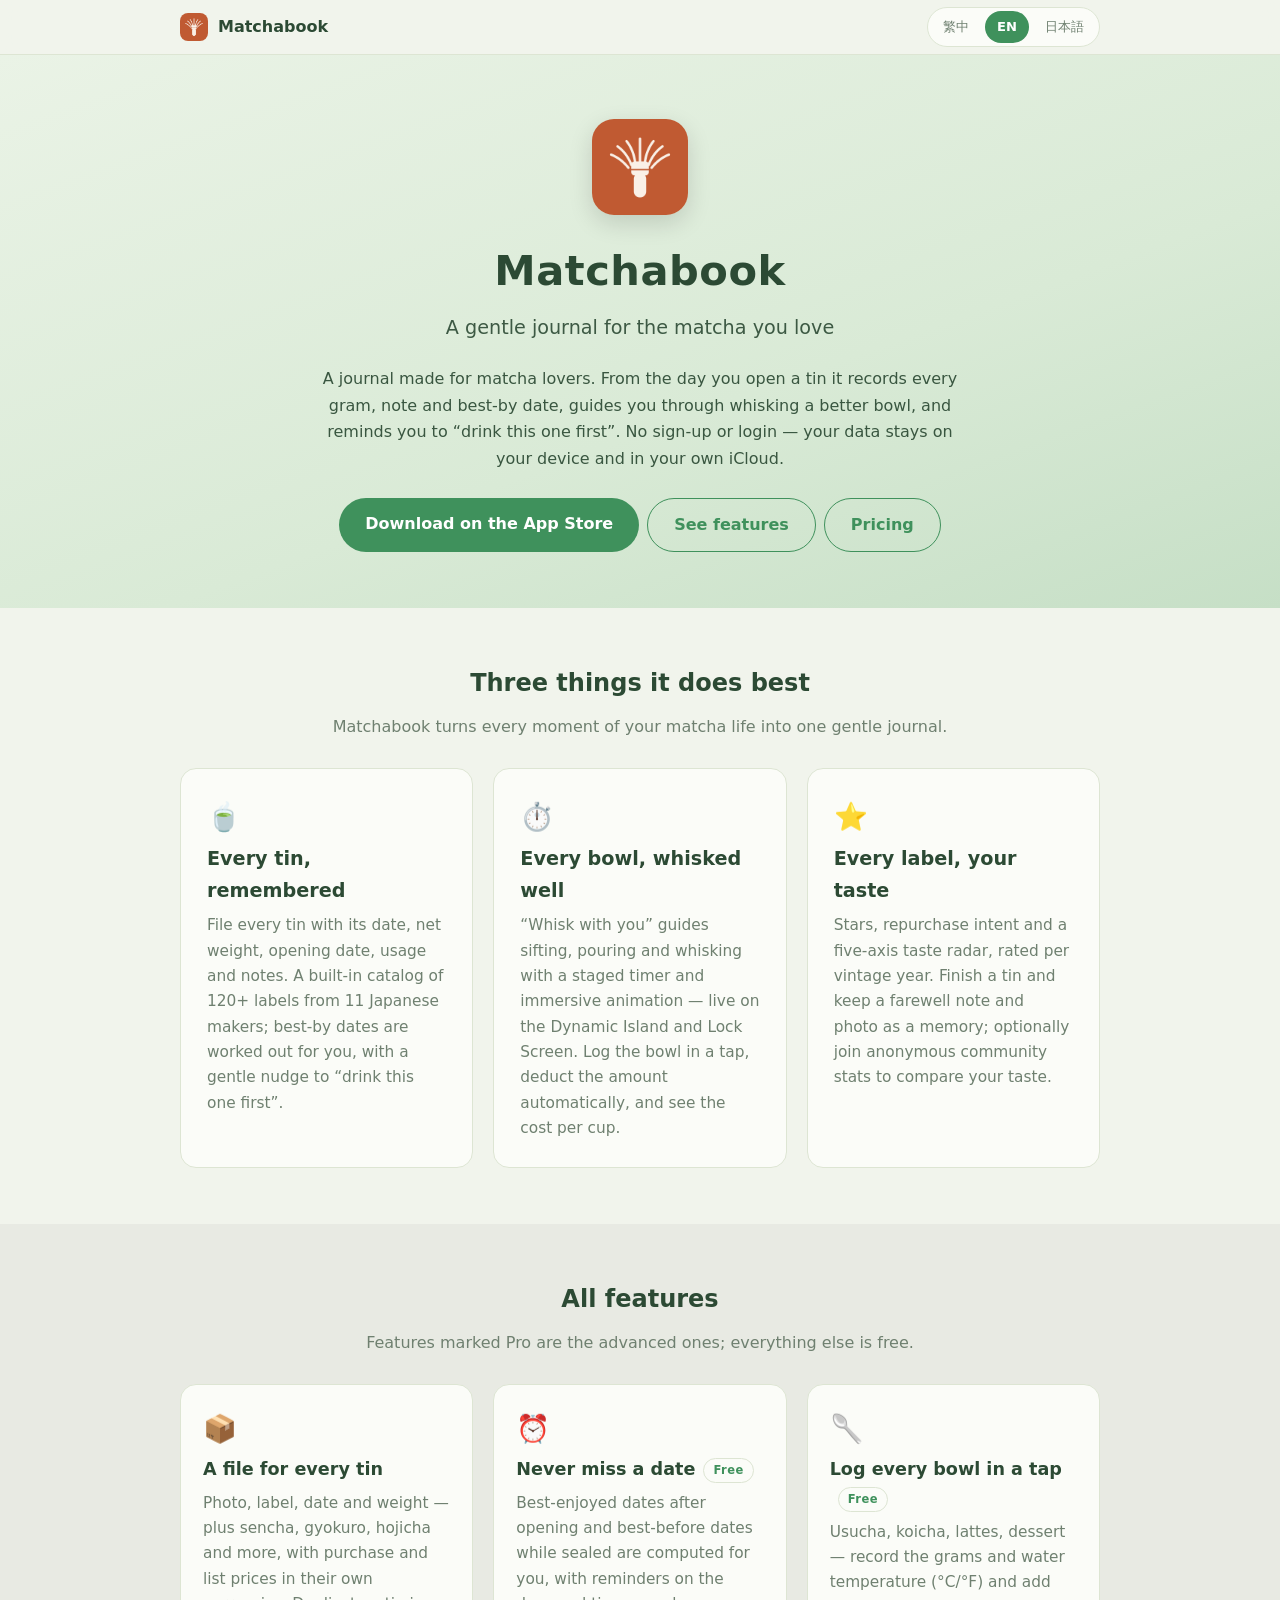
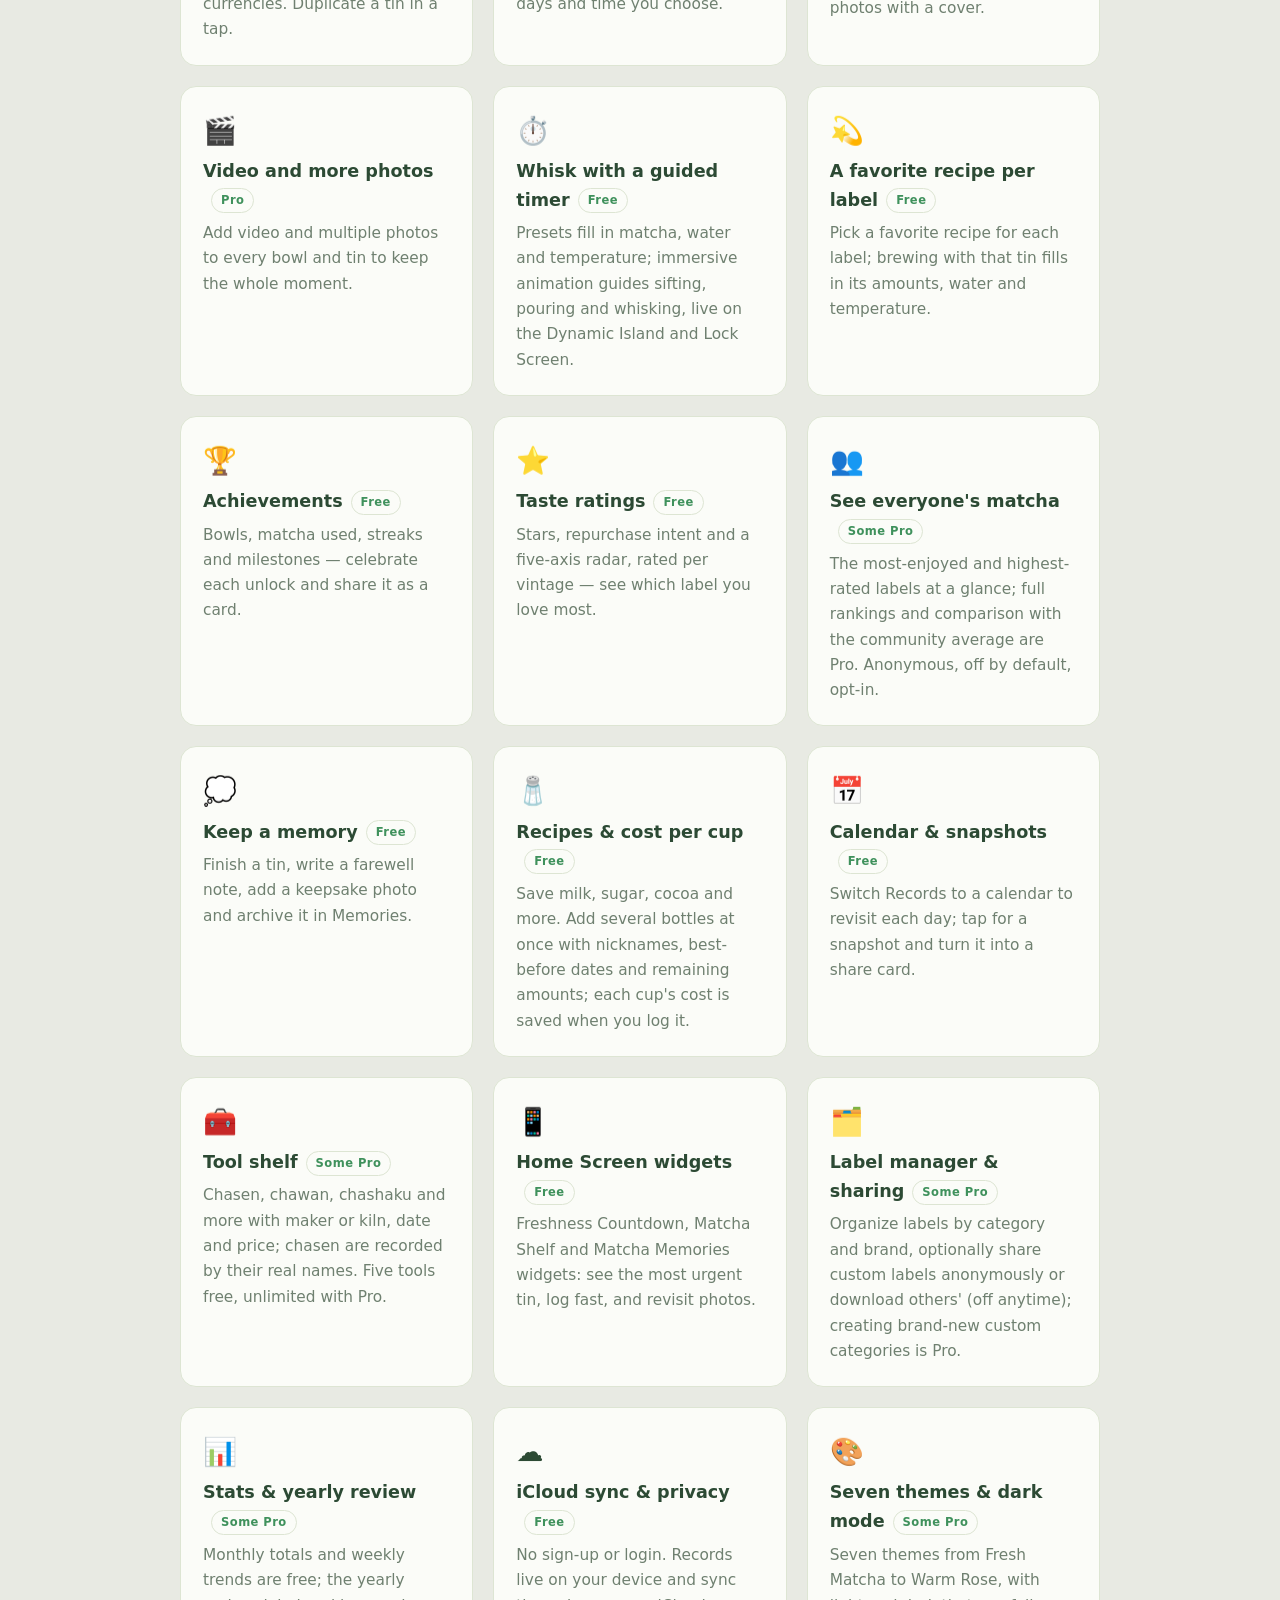
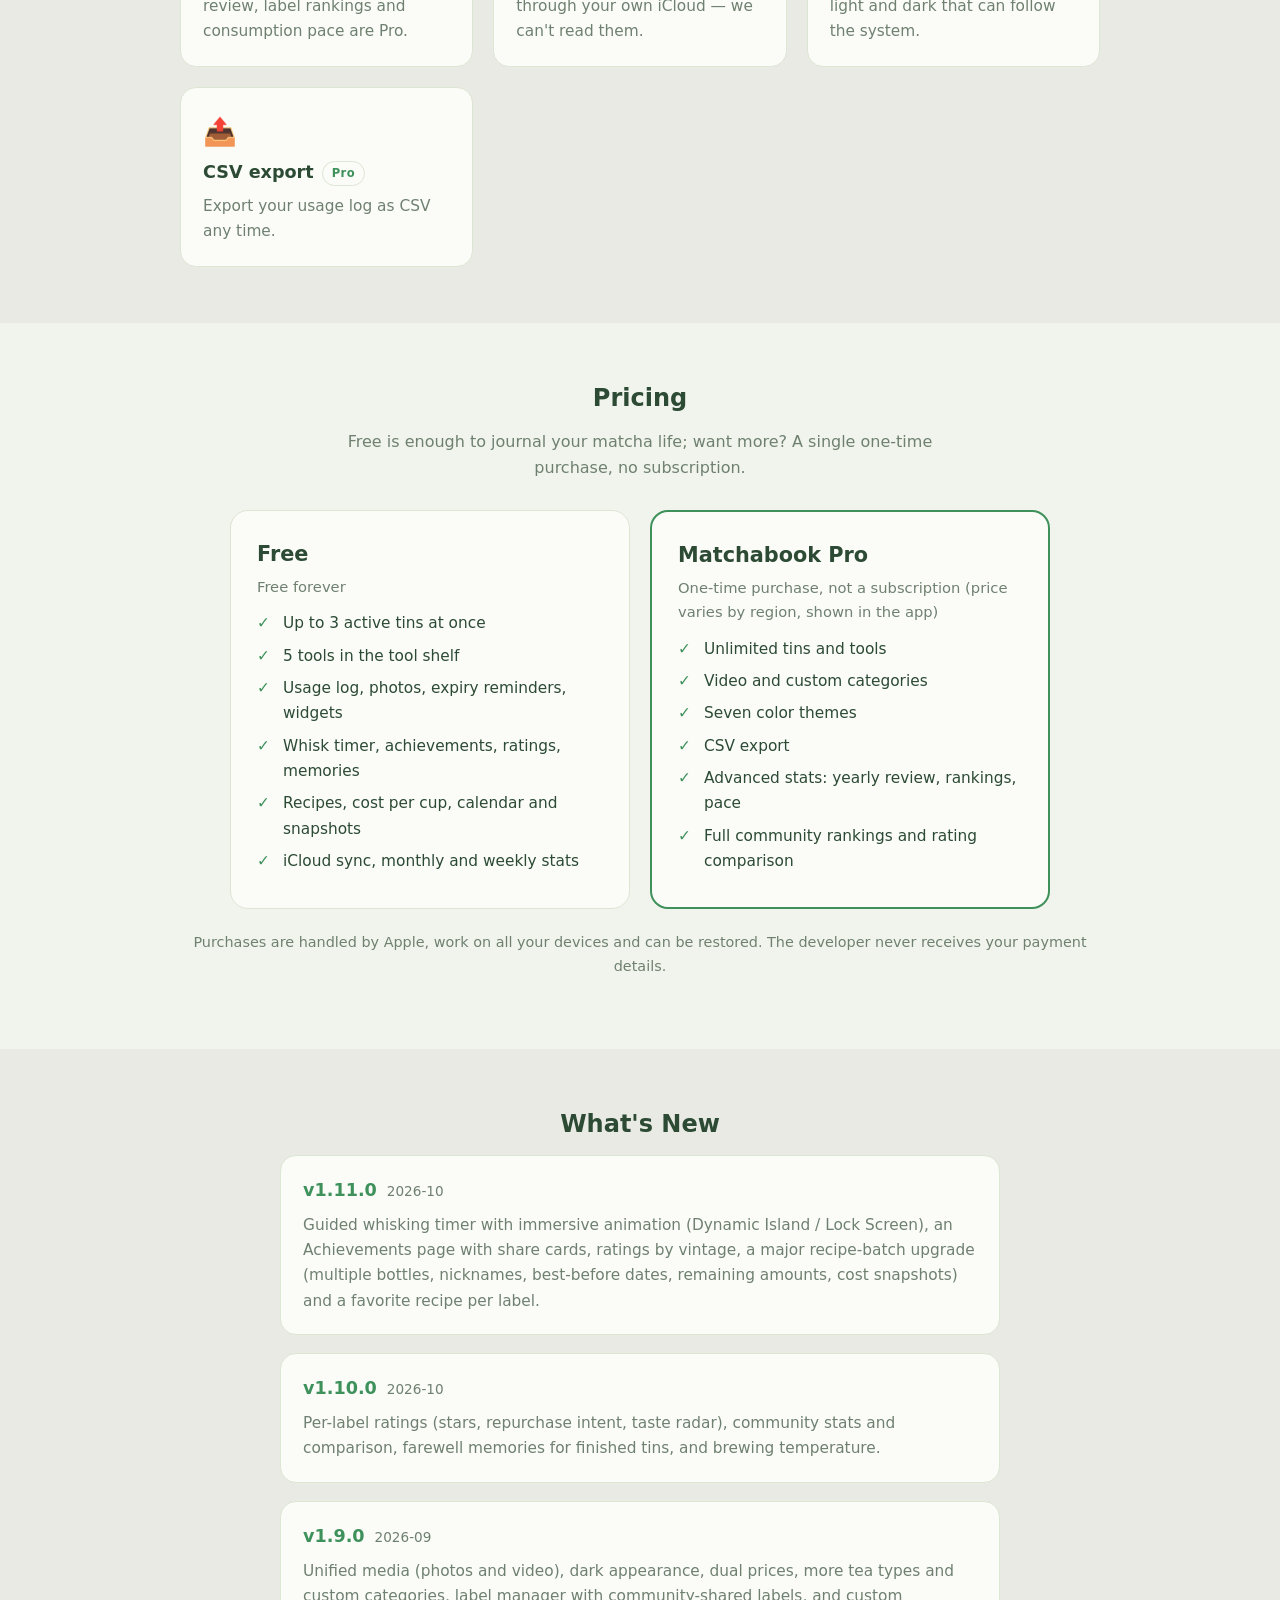
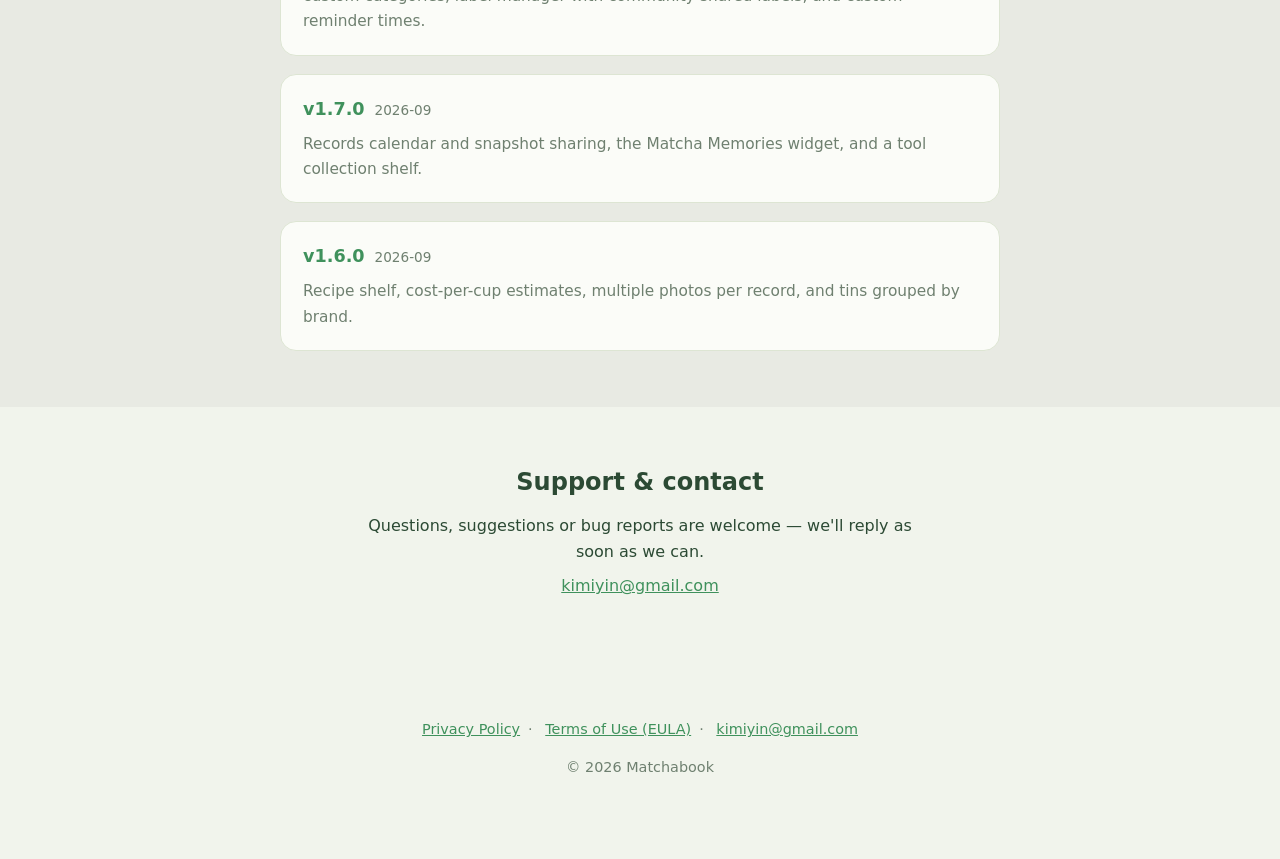
==== index.html @ 556baf05 "landing：仿 Inkday 版型重做首頁（核心說明、功能卡、購買方案、版本更新、支援），頂部三語切換，加入 App Icon（書籤／主畫面圖示）；隱私頁換抹茶綠配色並補圖示與首頁連結 Co-Au" ====
<!DOCTYPE html>
<html lang="zh-Hant">
<head>
<meta charset="utf-8">
<meta name="viewport" content="width=device-width, initial-scale=1">
<title>Matchabook 抹茶誌 — 為心愛的抹茶，寫一本溫柔日記</title>
<meta name="description" content="Matchabook 抹茶誌：專為抹茶愛好者打造的記錄 App。記錄每一罐抹茶、分階段刷茶計時、品味評分、每杯花費與到期提醒。A gentle journal for the matcha you love — tins, whisking timer, ratings, cost per cup and reminders.">
<meta name="theme-color" content="#F1F4EC" media="(prefers-color-scheme: light)">
<meta name="theme-color" content="#121A15" media="(prefers-color-scheme: dark)">
<meta name="apple-mobile-web-app-title" content="Matchabook">
<link rel="icon" href="favicon.ico" sizes="any">
<link rel="icon" type="image/png" sizes="32x32" href="favicon-32.png">
<link rel="apple-touch-icon" sizes="180x180" href="apple-touch-icon.png">
<link rel="manifest" href="site.webmanifest">
<meta property="og:title" content="Matchabook 抹茶誌">
<meta property="og:description" content="為心愛的抹茶，寫一本溫柔日記 · A gentle journal for the matcha you love">
<meta property="og:image" content="https://seanseanyin.github.io/matchabook-site/icon-512.png">
<style>
  :root{
    --bg:#F1F4EC; --card:#FBFCF8; --border:#DDE5D3;
    --deep:#2C4A34; --accent:#3F915C; --muted:#6F8070;
    --hero-a:#EAF3E6; --hero-b:#D9EAD6; --hero-c:#C6DFC6;
    color-scheme: light dark;
  }
  @media (prefers-color-scheme: dark){
    :root{ --bg:#121A15; --card:#19231C; --border:#263329;
           --deep:#E4EFE6; --accent:#7CC794; --muted:#94A898;
           --hero-a:#18261D; --hero-b:#14211A; --hero-c:#101A14; }
  }
  *{box-sizing:border-box}
  html{scroll-behavior:smooth}
  body{margin:0;font-family:-apple-system,"PingFang TC","Hiragino Sans","Noto Sans TC","Noto Sans JP",system-ui,sans-serif;
       color:var(--deep);background:var(--bg);line-height:1.65;-webkit-font-smoothing:antialiased}
  a{color:var(--accent)}
  .wrap{max-width:960px;margin:0 auto;padding:0 20px}
  /* 多語切換：預設只顯示繁中，JS 依 data-lang 切換 */
  .en,.ja{display:none}
  html[data-lang="en"] .zh,html[data-lang="ja"] .zh{display:none}
  html[data-lang="en"] .en{display:inline}
  html[data-lang="ja"] .ja{display:inline}
  .topbar{position:sticky;top:0;z-index:10;background:color-mix(in srgb,var(--bg) 88%,transparent);
          backdrop-filter:saturate(1.4) blur(10px);-webkit-backdrop-filter:saturate(1.4) blur(10px);
          border-bottom:1px solid var(--border)}
  .topbar .wrap{display:flex;align-items:center;justify-content:space-between;gap:12px;min-height:54px}
  .topbrand{display:flex;align-items:center;gap:10px;font-weight:700;color:var(--deep);text-decoration:none}
  .topbrand img{width:28px;height:28px;border-radius:8px}
  .langs{display:flex;gap:4px;background:var(--card);border:1px solid var(--border);border-radius:999px;padding:3px}
  .langs button{font:inherit;font-size:.82rem;border:0;background:transparent;color:var(--muted);
                padding:5px 12px;border-radius:999px;cursor:pointer}
  .langs button[aria-pressed="true"]{background:var(--accent);color:#fff;font-weight:700}
  header.hero{background:linear-gradient(160deg,var(--hero-a),var(--hero-b) 60%,var(--hero-c));
              padding:64px 0 56px;text-align:center}
  .appicon{width:96px;height:96px;border-radius:22px;box-shadow:0 8px 24px rgba(0,0,0,.14);margin-bottom:14px}
  .logo{font-size:2.6rem;font-weight:800;letter-spacing:.5px;color:var(--deep);margin:0}
  .tag{font-size:1.2rem;color:var(--deep);margin:.4rem 0 1.4rem;opacity:.9}
  .sub{max-width:640px;margin:0 auto;color:var(--deep);opacity:.92}
  .cta{display:inline-block;margin-top:26px;background:var(--accent);color:#fff;
       text-decoration:none;font-weight:700;padding:13px 26px;border-radius:999px}
  .cta.secondary{background:transparent;color:var(--accent);border:1.5px solid var(--accent);margin-left:8px}
  .ctas{display:flex;flex-wrap:wrap;gap:8px;justify-content:center}
  .ctas .cta{margin:26px 0 0}
  .ctas .cta.secondary{margin-left:0}
  section{padding:56px 0}
  h2{font-size:1.5rem;margin:0 0 10px;text-align:center}
  .lede{text-align:center;color:var(--muted);max-width:620px;margin:0 auto 28px}
  .grid{display:grid;grid-template-columns:repeat(auto-fit,minmax(250px,1fr));gap:20px}
  .grid.big{grid-template-columns:repeat(auto-fit,minmax(280px,1fr))}
  .card{background:var(--card);border:1px solid var(--border);border-radius:16px;padding:22px}
  .card h3{margin:.2rem 0 .4rem;font-size:1.1rem}
  .card p{margin:0;color:var(--muted);font-size:.96rem}
  .emoji{font-size:1.7rem}
  .pill{display:inline-block;font-size:.72rem;letter-spacing:.04em;color:var(--accent);
        border:1px solid var(--border);border-radius:999px;padding:2px 9px;margin-left:8px;vertical-align:middle;font-weight:600}
  .core .card{padding:26px}
  .core .card h3{font-size:1.2rem}
  .alt{background:#0000000a}
  @media (prefers-color-scheme: dark){ .alt{background:#ffffff08} }
  .plans{display:grid;grid-template-columns:repeat(auto-fit,minmax(280px,1fr));gap:20px;max-width:820px;margin:0 auto}
  .plan{background:var(--card);border:1px solid var(--border);border-radius:18px;padding:26px}
  .plan.pro{border:2px solid var(--accent)}
  .plan h3{margin:0 0 4px;font-size:1.3rem}
  .plan .price{color:var(--muted);font-size:.92rem;margin-bottom:12px}
  .plan ul{margin:0;padding-left:0;list-style:none}
  .plan li{margin:7px 0;padding-left:26px;position:relative;font-size:.96rem}
  .plan li::before{content:"✓";position:absolute;left:0;color:var(--accent);font-weight:800}
  .note{text-align:center;color:var(--muted);font-size:.9rem;margin-top:22px}
  .vers{max-width:720px;margin:0 auto;display:flex;flex-direction:column;gap:18px}
  .ver{background:var(--card);border:1px solid var(--border);border-radius:16px;padding:20px 22px}
  .vhead{display:flex;align-items:baseline;gap:10px;margin-bottom:8px;flex-wrap:wrap}
  .vnum{font-weight:800;color:var(--accent);font-size:1.1rem}
  .vdate{color:var(--muted);font-size:.85rem}
  .ver p{margin:0;color:var(--muted);font-size:.96rem}
  .support{text-align:center}
  .support p{max-width:560px;margin:8px auto}
  footer{padding:40px 0 64px;text-align:center;color:var(--muted);font-size:.9rem}
  footer a{margin:0 8px}
</style>
</head>
<body>

<div class="topbar">
  <div class="wrap">
    <a class="topbrand" href="#top"><img src="icon-192.png" alt="" width="28" height="28">Matchabook</a>
    <div class="langs" role="group" aria-label="Language">
      <button type="button" data-set="zh">繁中</button><button type="button" data-set="en">EN</button><button type="button" data-set="ja">日本語</button>
    </div>
  </div>
</div>

<header class="hero" id="top">
  <div class="wrap">
    <img class="appicon" src="icon-512.png" alt="Matchabook app icon" width="96" height="96">
    <h1 class="logo">Matchabook <span class="zh">抹茶誌</span><span class="en"></span><span class="ja">抹茶手帳</span></h1>
    <div class="tag"><span class="zh">為心愛的抹茶，寫一本溫柔日記</span><span class="en">A gentle journal for the matcha you love</span><span class="ja">大切な抹茶に、やさしい日記を</span></div>
    <p class="sub"><span class="zh">專為抹茶愛好者打造的記錄 App。從開封那天起，陪你記下每一罐的用量、心得與賞味期限，一步步陪你刷好一碗茶，並在快到期前溫柔提醒你「先喝這罐」。免註冊、免登入，資料只存在你自己的裝置與 iCloud。</span><span class="en">A journal made for matcha lovers. From the day you open a tin it records every gram, note and best-by date, guides you through whisking a better bowl, and reminds you to “drink this one first”. No sign-up or login — your data stays on your device and in your own iCloud.</span><span class="ja">抹茶好きのための記録アプリ。開封したその日から一缶ごとの使用量・感想・賞味の目安を書き留め、一碗をていねいに点てるお手伝いをし、期限前に「先に飲もう」とお知らせ。登録・ログイン不要で、データは端末とご自身の iCloud にだけ保存されます。</span></p>
    <div class="ctas">
      <a class="cta" href="https://apps.apple.com/app/id6787303953"><span class="zh">在 App Store 下載</span><span class="en">Download on the App Store</span><span class="ja">App Store でダウンロード</span></a>
      <a class="cta secondary" href="#features"><span class="zh">看看功能</span><span class="en">See features</span><span class="ja">機能を見る</span></a>
      <a class="cta secondary" href="#pricing"><span class="zh">購買方案</span><span class="en">Pricing</span><span class="ja">料金プラン</span></a>
    </div>
  </div>
</header>

<section id="core" class="core">
  <div class="wrap">
    <h2><span class="zh">三件最重要的事</span><span class="en">Three things it does best</span><span class="ja">いちばん大切な3つのこと</span></h2>
    <p class="lede"><span class="zh">Matchabook 把抹茶生活的每個瞬間，整理成一本溫柔的日記。</span><span class="en">Matchabook turns every moment of your matcha life into one gentle journal.</span><span class="ja">Matchabook は抹茶のある暮らしの一瞬一瞬を、やさしい日記にまとめます。</span></p>
    <div class="grid big">
      <div class="card"><div class="emoji">🍵</div><h3><span class="zh">一罐一罐，記得住</span><span class="en">Every tin, remembered</span><span class="ja">一缶ずつ、ちゃんと覚えて</span></h3><p><span class="zh">為每一罐抹茶建檔：入手日、罐裝重量、開封日、用量與心得。內建 11 家日本老鋪、120 種以上銘柄；賞味與保存期限自動算好，快到期前溫柔提醒你「先喝這罐」。</span><span class="en">File every tin with its date, net weight, opening date, usage and notes. A built-in catalog of 120+ labels from 11 Japanese makers; best-by dates are worked out for you, with a gentle nudge to “drink this one first”.</span><span class="ja">一缶ごとに入手日・内容量・開封日・使用量・感想を記録。日本の老舗11軒・120以上の銘柄を内蔵。賞味の目安は自動計算し、期限前に「先に飲もう」とやさしくお知らせします。</span></p></div><div class="card"><div class="emoji">⏱️</div><h3><span class="zh">一碗一碗，刷得好</span><span class="en">Every bowl, whisked well</span><span class="ja">一碗ずつ、ていねいに</span></h3><p><span class="zh">「陪你刷」分階段計時，搭配沉浸式動畫，動態島與鎖定螢幕也能看進度。刷完一鍵記錄，自動扣罐內用量，還能依抹茶與配方單價估算每杯花費。</span><span class="en">“Whisk with you” guides sifting, pouring and whisking with a staged timer and immersive animation — live on the Dynamic Island and Lock Screen. Log the bowl in a tap, deduct the amount automatically, and see the cost per cup.</span><span class="ja">「一緒に点てる」は段階タイマーと没入アニメで、ダイナミックアイランドやロック画面でも進行を確認。点て終えたらワンタップで記録、使用量を自動で差し引き、1杯あたりのコストも試算します。</span></p></div><div class="card"><div class="emoji">⭐</div><h3><span class="zh">一支一支，懂你的喜好</span><span class="en">Every label, your taste</span><span class="ja">銘柄ごとに、あなたの好みを</span></h3><p><span class="zh">星等、想不想回購與旨／甘／苦／香／口感五味雷達，還能依年份分開評分。喝完一罐留下告別心得與紀念照，封存成回憶；也可匿名加入社群統計，對照大家的口味。</span><span class="en">Stars, repurchase intent and a five-axis taste radar, rated per vintage year. Finish a tin and keep a farewell note and photo as a memory; optionally join anonymous community stats to compare your taste.</span><span class="ja">星評価・再購入意向・旨/甘/苦/香/口感の5軸レーダーを、年（ヴィンテージ）ごとに記録。飲み終えたら感想と記念写真を思い出として保存。匿名のコミュニティ統計で好みを比べることもできます。</span></p></div>
    </div>
  </div>
</section>

<section id="features" class="alt">
  <div class="wrap">
    <h2><span class="zh">所有功能</span><span class="en">All features</span><span class="ja">すべての機能</span></h2>
    <p class="lede"><span class="zh">標示「Pro」的是進階功能，其餘全部免費。</span><span class="en">Features marked Pro are the advanced ones; everything else is free.</span><span class="ja">「Pro」の表示は上級機能です。それ以外はすべて無料。</span></p>
    <div class="grid">
      <div class="card"><div class="emoji">📦</div><h3><span class="zh">為每一罐建檔</span><span class="en">A file for every tin</span><span class="ja">一缶ごとにカルテ</span></h3><p><span class="zh">拍照、選銘柄、記入手日與罐裝重量；抹茶之外還能收煎茶、玉露、焙茶，並分別記購入金額與原價。一鍵複製為新罐。</span><span class="en">Photo, label, date and weight — plus sencha, gyokuro, hojicha and more, with purchase and list prices in their own currencies. Duplicate a tin in a tap.</span><span class="ja">写真・銘柄・入手日・内容量を記録。煎茶・玉露・ほうじ茶なども管理でき、購入額と定価を別々の通貨で。缶はワンタップで複製。</span></p></div><div class="card"><div class="emoji">⏰</div><h3><span class="zh">到期不再錯過</span><span class="en">Never miss a date</span><span class="ja">期限を見逃さない</span><span class="pill"><span class="zh">免費</span><span class="en">Free</span><span class="ja">無料</span></span></h3><p><span class="zh">開封後的賞味日期、未開封的保存期限都自動計算，並在你設定的天數與時間送出提醒。</span><span class="en">Best-enjoyed dates after opening and best-before dates while sealed are computed for you, with reminders on the days and time you choose.</span><span class="ja">開封後の賞味の目安も未開封の保存期限も自動計算。設定した日数と時刻にリマインダーが届きます。</span></p></div><div class="card"><div class="emoji">🥄</div><h3><span class="zh">一鍵記錄每一碗</span><span class="en">Log every bowl in a tap</span><span class="ja">一服ごとにワンタップ記録</span><span class="pill"><span class="zh">免費</span><span class="en">Free</span><span class="ja">無料</span></span></h3><p><span class="zh">薄茶、濃茶、拿鐵、甜點……記下用量與水溫（°C／°F），為每一杯加入多張照片，設定封面。</span><span class="en">Usucha, koicha, lattes, dessert — record the grams and water temperature (°C/°F) and add photos with a cover.</span><span class="ja">薄茶・濃茶・ラテ・お菓子づくり。使用量と温度（°C/°F）を記録し、写真を複数追加してカバーも設定。</span></p></div><div class="card"><div class="emoji">🎬</div><h3><span class="zh">影片與更多照片</span><span class="en">Video and more photos</span><span class="ja">動画と写真</span><span class="pill"><span class="zh">Pro</span><span class="en">Pro</span><span class="ja">Pro</span></span></h3><p><span class="zh">每一杯、每一罐都能加入影片與多張照片，留下沖泡的完整瞬間。</span><span class="en">Add video and multiple photos to every bowl and tin to keep the whole moment.</span><span class="ja">一杯にも一缶にも動画と複数の写真を追加して、点てる瞬間をまるごと残せます。</span></p></div><div class="card"><div class="emoji">⏱️</div><h3><span class="zh">陪你刷：分階段計時</span><span class="en">Whisk with a guided timer</span><span class="ja">一緒に点てる：段階タイマー</span><span class="pill"><span class="zh">免費</span><span class="en">Free</span><span class="ja">無料</span></span></h3><p><span class="zh">依茶譜帶出抹茶、水量與水溫，沉浸式動畫陪你篩粉、注湯、刷茶；動態島與鎖定螢幕即時顯示進度。</span><span class="en">Presets fill in matcha, water and temperature; immersive animation guides sifting, pouring and whisking, live on the Dynamic Island and Lock Screen.</span><span class="ja">茶譜から抹茶・お湯・温度を自動入力。没入アニメがふるう・注ぐ・点てるを案内し、ダイナミックアイランドとロック画面に進行を表示。</span></p></div><div class="card"><div class="emoji">💫</div><h3><span class="zh">每支銘柄的最愛茶譜</span><span class="en">A favorite recipe per label</span><span class="ja">銘柄ごとのお気に入り茶譜</span><span class="pill"><span class="zh">免費</span><span class="en">Free</span><span class="ja">無料</span></span></h3><p><span class="zh">替每支銘柄指定最愛茶譜，用那支的罐子開始沖泡時自動帶入份量、水量與水溫。</span><span class="en">Pick a favorite recipe for each label; brewing with that tin fills in its amounts, water and temperature.</span><span class="ja">銘柄ごとにお気に入りの茶譜を指定。その缶で点てるとき分量・お湯・温度が自動で入ります。</span></p></div><div class="card"><div class="emoji">🏆</div><h3><span class="zh">成就</span><span class="en">Achievements</span><span class="ja">実績</span><span class="pill"><span class="zh">免費</span><span class="en">Free</span><span class="ja">無料</span></span></h3><p><span class="zh">累積碗數、抹茶用量、連續天數與里程碑，達成時有小小的慶祝，還能做成成就卡分享。</span><span class="en">Bowls, matcha used, streaks and milestones — celebrate each unlock and share it as a card.</span><span class="ja">点てた碗数・抹茶の量・連続日数・マイルストーン。達成時はお祝いと、シェアカードの作成も。</span></p></div><div class="card"><div class="emoji">⭐</div><h3><span class="zh">品味評分</span><span class="en">Taste ratings</span><span class="ja">テイスティング評価</span><span class="pill"><span class="zh">免費</span><span class="en">Free</span><span class="ja">無料</span></span></h3><p><span class="zh">星等、想不想回購與五味雷達，依年份分開評分，一眼看懂你最愛哪一款。</span><span class="en">Stars, repurchase intent and a five-axis radar, rated per vintage — see which label you love most.</span><span class="ja">星・再購入意向・5軸レーダーを年ごとに記録。いちばん好きな銘柄がひと目で分かります。</span></p></div><div class="card"><div class="emoji">👥</div><h3><span class="zh">看看大家的抹茶</span><span class="en">See everyone's matcha</span><span class="ja">みんなの抹茶を見る</span><span class="pill"><span class="zh">部分 Pro</span><span class="en">Some Pro</span><span class="ja">一部 Pro</span></span></h3><p><span class="zh">最多人喝、評價最高的銘柄一目了然；完整排行與你和社群平均的對照為 Pro。匿名、預設關閉、由你決定是否加入。</span><span class="en">The most-enjoyed and highest-rated labels at a glance; full rankings and comparison with the community average are Pro. Anonymous, off by default, opt-in.</span><span class="ja">最も飲まれ評価の高い銘柄がひと目で。詳しいランキングとコミュニティ平均との比較は Pro。匿名・初期状態はオフで参加は任意。</span></p></div><div class="card"><div class="emoji">💭</div><h3><span class="zh">喝完，留個回憶</span><span class="en">Keep a memory</span><span class="ja">飲み終えたら、思い出を</span><span class="pill"><span class="zh">免費</span><span class="en">Free</span><span class="ja">無料</span></span></h3><p><span class="zh">一罐喝完，寫下告別心得、留一張紀念照，封存到「回憶」分頁，日後隨時回味。</span><span class="en">Finish a tin, write a farewell note, add a keepsake photo and archive it in Memories.</span><span class="ja">飲み終えたら別れの感想と記念写真を残し、「思い出」タブに保存して振り返れます。</span></p></div><div class="card"><div class="emoji">🧂</div><h3><span class="zh">配方與每杯花費</span><span class="en">Recipes & cost per cup</span><span class="ja">配合と1杯のコスト</span><span class="pill"><span class="zh">免費</span><span class="en">Free</span><span class="ja">無料</span></span></h3><p><span class="zh">牛奶、糖、可可建檔，記一杯一鍵帶入。同款多瓶可一次新增、同時使用，加暱稱、保存期限並看剩餘量；每杯花費在存檔當下就記住。</span><span class="en">Save milk, sugar, cocoa and more. Add several bottles at once with nicknames, best-before dates and remaining amounts; each cup's cost is saved when you log it.</span><span class="ja">ミルク・砂糖・ココアなどを登録しワンタップで入力。複数本をまとめて追加でき、ニックネーム・保存期限・残量も管理。1杯のコストは記録時に保存されます。</span></p></div><div class="card"><div class="emoji">📅</div><h3><span class="zh">日曆回顧・快照分享</span><span class="en">Calendar & snapshots</span><span class="ja">カレンダーとスナップショット</span><span class="pill"><span class="zh">免費</span><span class="en">Free</span><span class="ja">無料</span></span></h3><p><span class="zh">紀錄可切成日曆，每天喝了哪一杯一眼回顧；點開是一張快照，可一鍵做成分享圖卡。</span><span class="en">Switch Records to a calendar to revisit each day; tap for a snapshot and turn it into a share card.</span><span class="ja">記録をカレンダー表示に。毎日の一杯をひと目で振り返り、スナップショットをシェアカードにできます。</span></p></div><div class="card"><div class="emoji">🧰</div><h3><span class="zh">器具櫃</span><span class="en">Tool shelf</span><span class="ja">道具棚</span><span class="pill"><span class="zh">部分 Pro</span><span class="en">Some Pro</span><span class="ja">一部 Pro</span></span></h3><p><span class="zh">茶筅、茶碗、茶杓、篩……建檔並記作者／窯元、入手日與價格；茶筅依「真、數穗、常穗」等稱呼登錄穗型。免費 5 件，Pro 無上限。</span><span class="en">Chasen, chawan, chashaku and more with maker or kiln, date and price; chasen are recorded by their real names. Five tools free, unlimited with Pro.</span><span class="ja">茶筅・茶碗・茶杓・ふるいなどを作家／窯元・入手日・価格つきで登録。茶筅は「真・数穂・常穂」など実際の呼び方で。無料は5点、Pro は無制限。</span></p></div><div class="card"><div class="emoji">📱</div><h3><span class="zh">主畫面小工具</span><span class="en">Home Screen widgets</span><span class="ja">ホーム画面ウィジェット</span><span class="pill"><span class="zh">免費</span><span class="en">Free</span><span class="ja">無料</span></span></h3><p><span class="zh">賞味倒數、抹茶櫃、抹茶回憶三種小工具，一眼看見最急的一罐、快速記一筆、重溫過往照片。</span><span class="en">Freshness Countdown, Matcha Shelf and Matcha Memories widgets: see the most urgent tin, log fast, and revisit photos.</span><span class="ja">賞味カウントダウン・抹茶棚・抹茶の思い出の3種。最も急ぐ缶の確認、すばやい記録、過去の写真の振り返りに。</span></p></div><div class="card"><div class="emoji">🗂️</div><h3><span class="zh">銘柄管理與社群共享</span><span class="en">Label manager & sharing</span><span class="ja">銘柄の管理と共有</span><span class="pill"><span class="zh">部分 Pro</span><span class="en">Some Pro</span><span class="ja">一部 Pro</span></span></h3><p><span class="zh">依分類與品牌整理銘柄，可選擇匿名分享自訂銘柄、或下載大家貢獻的銘柄（可隨時關閉）；新增「全新自訂分類」為 Pro。</span><span class="en">Organize labels by category and brand, optionally share custom labels anonymously or download others' (off anytime); creating brand-new custom categories is Pro.</span><span class="ja">分類とブランドで銘柄を整理。自作の銘柄を匿名で共有したり、みんなの銘柄をダウンロードも（いつでもオフ）。新しいカスタム分類の作成は Pro。</span></p></div><div class="card"><div class="emoji">📊</div><h3><span class="zh">統計與年度回顧</span><span class="en">Stats & yearly review</span><span class="ja">統計と年間の振り返り</span><span class="pill"><span class="zh">部分 Pro</span><span class="en">Some Pro</span><span class="ja">一部 Pro</span></span></h3><p><span class="zh">每月用量與每週趨勢免費；年度回顧、銘柄消耗排行、享用方式占比與消耗速度為 Pro。</span><span class="en">Monthly totals and weekly trends are free; the yearly review, label rankings and consumption pace are Pro.</span><span class="ja">月間の使用量と週ごとの推移は無料。年間の振り返り・銘柄ランキング・消費ペースは Pro。</span></p></div><div class="card"><div class="emoji">☁️</div><h3><span class="zh">iCloud 同步與隱私</span><span class="en">iCloud sync & privacy</span><span class="ja">iCloud 同期とプライバシー</span><span class="pill"><span class="zh">免費</span><span class="en">Free</span><span class="ja">無料</span></span></h3><p><span class="zh">免註冊、免登入。紀錄存在你的裝置，並透過你自己的 iCloud 同步，開發者無法讀取。</span><span class="en">No sign-up or login. Records live on your device and sync through your own iCloud — we can't read them.</span><span class="ja">登録・ログイン不要。記録は端末に保存され、ご自身の iCloud で同期。開発者は参照できません。</span></p></div><div class="card"><div class="emoji">🎨</div><h3><span class="zh">七套主題・深色外觀</span><span class="en">Seven themes & dark mode</span><span class="ja">7つのテーマとダーク外観</span><span class="pill"><span class="zh">部分 Pro</span><span class="en">Some Pro</span><span class="ja">一部 Pro</span></span></h3><p><span class="zh">清新抹茶、沉穩大地、柔和莓果、經典墨藍、靜謐藕紫、復古羊皮、暖霞玫瑰；可跟隨系統或固定淺色／深色。</span><span class="en">Seven themes from Fresh Matcha to Warm Rose, with light and dark that can follow the system.</span><span class="ja">フレッシュ抹茶からウォームローズまで7つのテーマ。ライト／ダークはシステム連動も固定も可能。</span></p></div><div class="card"><div class="emoji">📤</div><h3><span class="zh">CSV 匯出</span><span class="en">CSV export</span><span class="ja">CSV 書き出し</span><span class="pill"><span class="zh">Pro</span><span class="en">Pro</span><span class="ja">Pro</span></span></h3><p><span class="zh">使用紀錄隨時匯出 CSV 帶走，自由分析。</span><span class="en">Export your usage log as CSV any time.</span><span class="ja">使用記録をいつでも CSV で書き出して分析できます。</span></p></div>
    </div>
  </div>
</section>

<section id="pricing">
  <div class="wrap">
    <h2><span class="zh">購買方案</span><span class="en">Pricing</span><span class="ja">料金プラン</span></h2>
    <p class="lede"><span class="zh">免費就能完整記錄抹茶生活；想要更多，一次買斷、永久使用，沒有訂閱。</span><span class="en">Free is enough to journal your matcha life; want more? A single one-time purchase, no subscription.</span><span class="ja">無料で抹茶の記録は十分。もっと使いたいときは、買い切りで永久に。サブスクはありません。</span></p>
    <div class="plans">
      <div class="plan">
        <h3><span class="zh">免費版</span><span class="en">Free</span><span class="ja">無料版</span></h3>
        <div class="price"><span class="zh">永久免費</span><span class="en">Free forever</span><span class="ja">ずっと無料</span></div>
        <ul>
          <li><span class="zh">同時管理 3 罐使用中的抹茶</span><span class="en">Up to 3 active tins at once</span><span class="ja">使用中の缶を同時に3つまで</span></li>
          <li><span class="zh">器具櫃 5 件</span><span class="en">5 tools in the tool shelf</span><span class="ja">道具棚は5点まで</span></li>
          <li><span class="zh">用量紀錄、照片、到期提醒、主畫面小工具</span><span class="en">Usage log, photos, expiry reminders, widgets</span><span class="ja">使用記録・写真・期限リマインダー・ウィジェット</span></li>
          <li><span class="zh">陪你刷計時、成就、品味評分、回憶</span><span class="en">Whisk timer, achievements, ratings, memories</span><span class="ja">一緒に点てる・実績・評価・思い出</span></li>
          <li><span class="zh">配方與每杯花費、日曆與快照分享</span><span class="en">Recipes, cost per cup, calendar and snapshots</span><span class="ja">配合と1杯のコスト・カレンダーとスナップショット</span></li>
          <li><span class="zh">iCloud 同步、每月與每週統計</span><span class="en">iCloud sync, monthly and weekly stats</span><span class="ja">iCloud 同期・月間と週ごとの統計</span></li>
        </ul>
      </div>
      <div class="plan pro">
        <h3>Matchabook Pro</h3>
        <div class="price"><span class="zh">一次買斷，非訂閱（價格依地區，於 App 內顯示）</span><span class="en">One-time purchase, not a subscription (price varies by region, shown in the app)</span><span class="ja">買い切り・サブスクではありません（価格は地域により、アプリ内に表示）</span></div>
        <ul>
          <li><span class="zh">罐數與器具數無上限</span><span class="en">Unlimited tins and tools</span><span class="ja">缶数・道具数が無制限</span></li>
          <li><span class="zh">影片、自訂分類</span><span class="en">Video and custom categories</span><span class="ja">動画・カスタム分類</span></li>
          <li><span class="zh">七套主題配色</span><span class="en">Seven color themes</span><span class="ja">7つのテーマ配色</span></li>
          <li><span class="zh">CSV 匯出</span><span class="en">CSV export</span><span class="ja">CSV 書き出し</span></li>
          <li><span class="zh">進階統計：年度回顧、銘柄排行、消耗速度</span><span class="en">Advanced stats: yearly review, rankings, pace</span><span class="ja">詳細統計：年間の振り返り・ランキング・消費ペース</span></li>
          <li><span class="zh">社群完整排行與評分對照</span><span class="en">Full community rankings and rating comparison</span><span class="ja">コミュニティの詳しいランキングと評価の比較</span></li>
        </ul>
      </div>
    </div>
    <p class="note"><span class="zh">購買透過 Apple 處理，可在所有裝置使用，並可「恢復購買」。開發者不會收到你的付款資訊。</span><span class="en">Purchases are handled by Apple, work on all your devices and can be restored. The developer never receives your payment details.</span><span class="ja">購入は Apple が処理し、すべての端末で利用でき、「購入の復元」も可能です。支払い情報が開発者に届くことはありません。</span></p>
  </div>
</section>

<section id="changelog" class="alt">
  <div class="wrap">
    <h2><span class="zh">版本更新</span><span class="en">What's New</span><span class="ja">更新履歴</span></h2>
    <div class="vers">
      <div class="ver"><div class="vhead"><span class="vnum">v1.11.0</span><span class="vdate">2026-10</span></div><p><span class="zh">陪你刷分階段計時與沉浸式動畫（動態島／鎖定螢幕）、成就頁與分享成就卡、評分依年份、配方批次大改（同款多瓶、暱稱／保存期限／剩餘量、每杯成本存檔當下快照）、每支銘柄的最愛茶譜。</span><span class="en">Guided whisking timer with immersive animation (Dynamic Island / Lock Screen), an Achievements page with share cards, ratings by vintage, a major recipe-batch upgrade (multiple bottles, nicknames, best-before dates, remaining amounts, cost snapshots) and a favorite recipe per label.</span><span class="ja">段階タイマーと没入アニメ（ダイナミックアイランド／ロック画面）、実績ページとシェアカード、年ごとの評価、レシピバッチの大幅強化（複数本・ニックネーム・保存期限・残量・コストのスナップショット）、銘柄ごとのお気に入り茶譜。</span></p></div><div class="ver"><div class="vhead"><span class="vnum">v1.10.0</span><span class="vdate">2026-10</span></div><p><span class="zh">為每支銘柄評分（星等、回購意願、五味雷達）、社群統計與對照、喝完留回憶、沖泡水溫。</span><span class="en">Per-label ratings (stars, repurchase intent, taste radar), community stats and comparison, farewell memories for finished tins, and brewing temperature.</span><span class="ja">銘柄ごとの評価（星・再購入意向・味わいレーダー）、コミュニティ統計と比較、飲み終えた缶の思い出、抽出温度の記録。</span></p></div><div class="ver"><div class="vhead"><span class="vnum">v1.9.0</span><span class="vdate">2026-09</span></div><p><span class="zh">統一媒體（照片＋影片）、深色外觀、雙價格、更多茶類與自訂分類、銘柄管理與社群共享銘柄、到期通知可自訂時間。</span><span class="en">Unified media (photos and video), dark appearance, dual prices, more tea types and custom categories, label manager with community-shared labels, and custom reminder times.</span><span class="ja">写真と動画の統合、ダーク外観、2つの価格、茶類とカスタム分類の拡充、銘柄の管理と共有、通知時刻のカスタマイズ。</span></p></div><div class="ver"><div class="vhead"><span class="vnum">v1.7.0</span><span class="vdate">2026-09</span></div><p><span class="zh">紀錄日曆檢視與快照分享、抹茶回憶小工具、器具收藏櫃。</span><span class="en">Records calendar and snapshot sharing, the Matcha Memories widget, and a tool collection shelf.</span><span class="ja">記録のカレンダー表示とスナップショット共有、抹茶の思い出ウィジェット、道具のコレクション棚。</span></p></div><div class="ver"><div class="vhead"><span class="vnum">v1.6.0</span><span class="vdate">2026-09</span></div><p><span class="zh">配方櫃、每杯花費估算、用量紀錄多張照片、抹茶罐依品牌分群。</span><span class="en">Recipe shelf, cost-per-cup estimates, multiple photos per record, and tins grouped by brand.</span><span class="ja">レシピ棚、1杯あたりのコスト試算、記録に複数の写真、缶のブランド別グループ表示。</span></p></div>
    </div>
  </div>
</section>

<section id="support" class="support">
  <div class="wrap">
    <h2><span class="zh">支援與聯絡</span><span class="en">Support & contact</span><span class="ja">サポート・お問い合わせ</span></h2>
    <p><span class="zh">使用上的問題、建議或錯誤回報，歡迎來信，我們會盡快回覆。</span><span class="en">Questions, suggestions or bug reports are welcome — we'll reply as soon as we can.</span><span class="ja">ご質問・ご提案・不具合の報告はメールでお気軽にどうぞ。できるだけ早く返信します。</span></p>
    <p><a href="mailto:kimiyin@gmail.com">kimiyin@gmail.com</a></p>
  </div>
</section>

<footer>
  <div class="wrap">
    <p>
      <a href="privacy.html" class="zh">隱私權政策</a><a href="privacy-en.html" class="en">Privacy Policy</a><a href="privacy-ja.html" class="ja">プライバシーポリシー</a>·
      <a href="https://www.apple.com/legal/internet-services/itunes/dev/stdeula/"><span class="zh">使用條款（EULA）</span><span class="en">Terms of Use (EULA)</span><span class="ja">利用規約（EULA）</span></a>·
      <a href="mailto:kimiyin@gmail.com">kimiyin@gmail.com</a>
    </p>
    <p>© 2026 Matchabook</p>
  </div>
</footer>

<script>
(function(){
  var root=document.documentElement,names={zh:'zh-Hant',en:'en',ja:'ja'};
  function set(l){
    if(!names[l]) l='zh';
    root.setAttribute('data-lang',l); root.lang=names[l];
    try{localStorage.setItem('mb-lang',l)}catch(e){}
    document.querySelectorAll('.langs button').forEach(function(b){b.setAttribute('aria-pressed',b.dataset.set===l)});
  }
  var q=new URLSearchParams(location.search).get('lang'),s=null;
  try{s=localStorage.getItem('mb-lang')}catch(e){}
  var n=(navigator.language||'').toLowerCase();
  set(q||s||(n.indexOf('ja')===0?'ja':n.indexOf('zh')===0?'zh':'en'));
  document.querySelectorAll('.langs button').forEach(function(b){b.addEventListener('click',function(){set(b.dataset.set)})});
})();
</script>
</body>
</html>
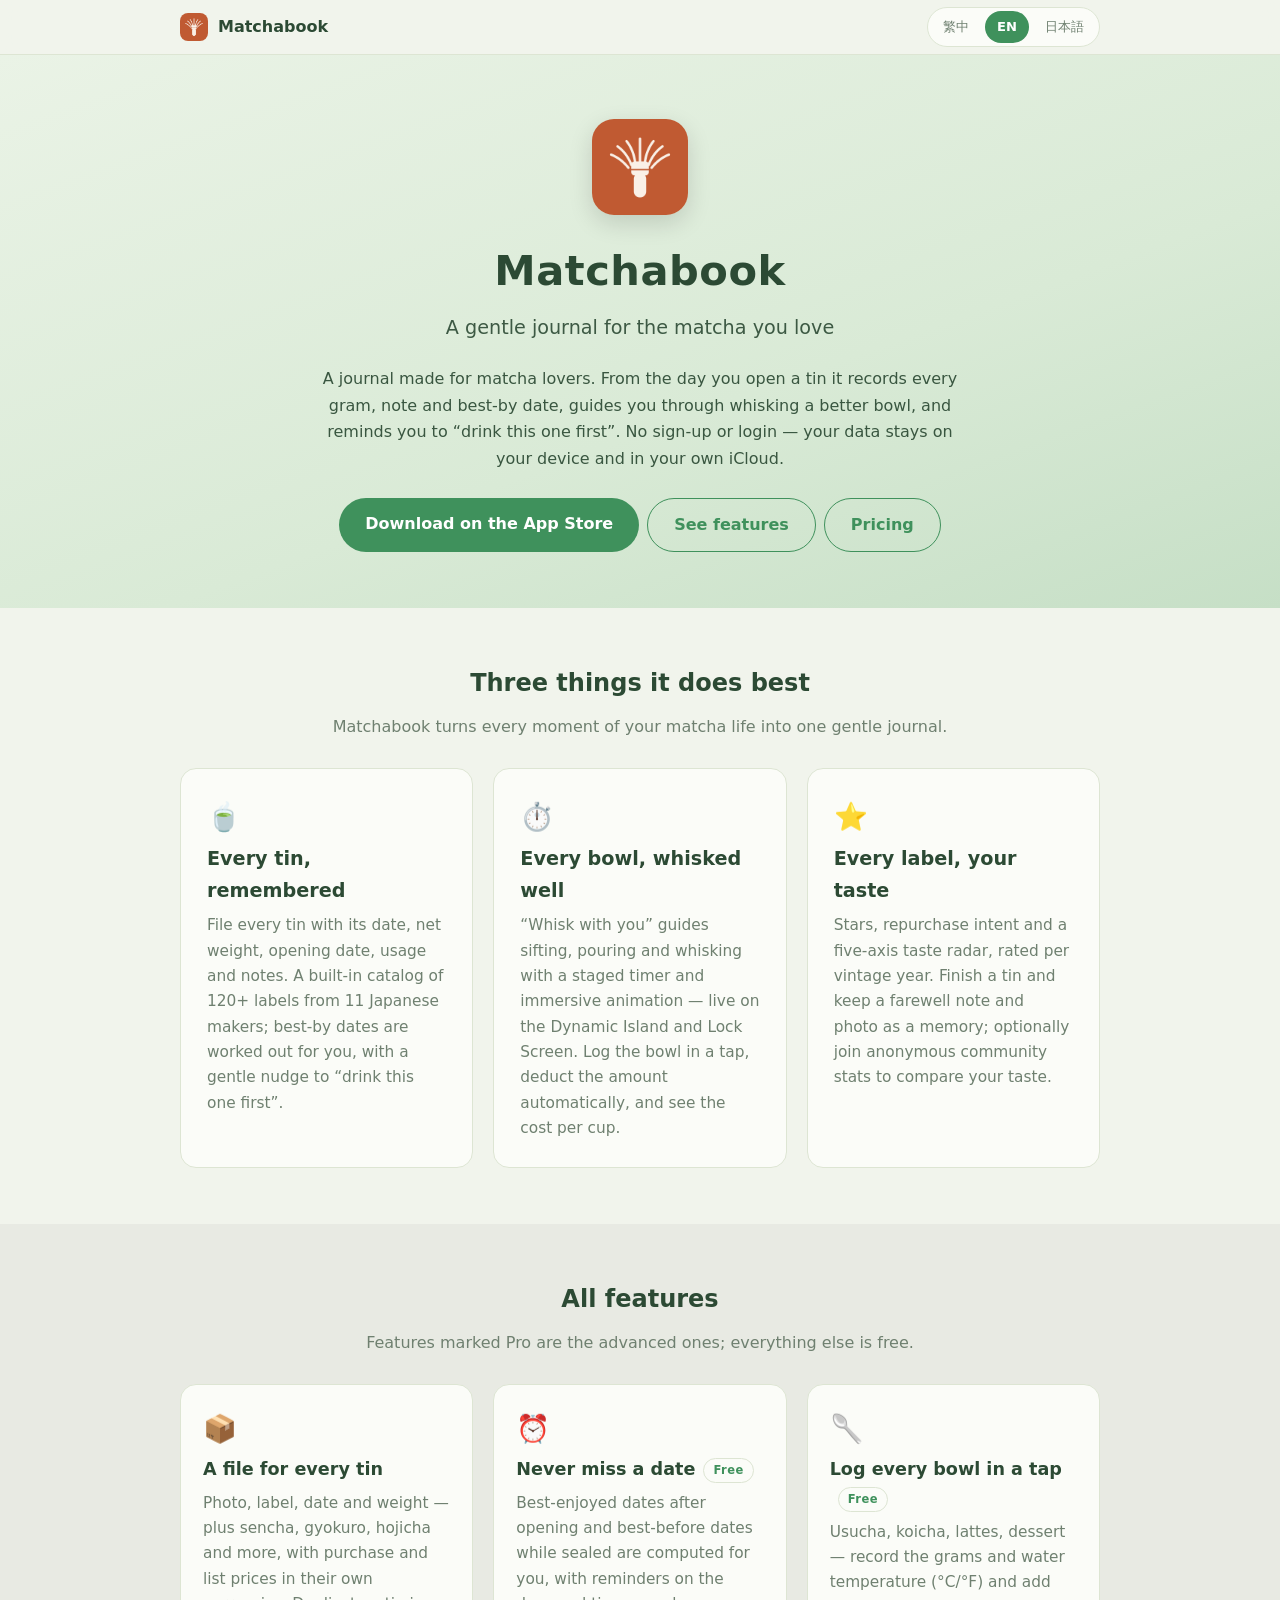
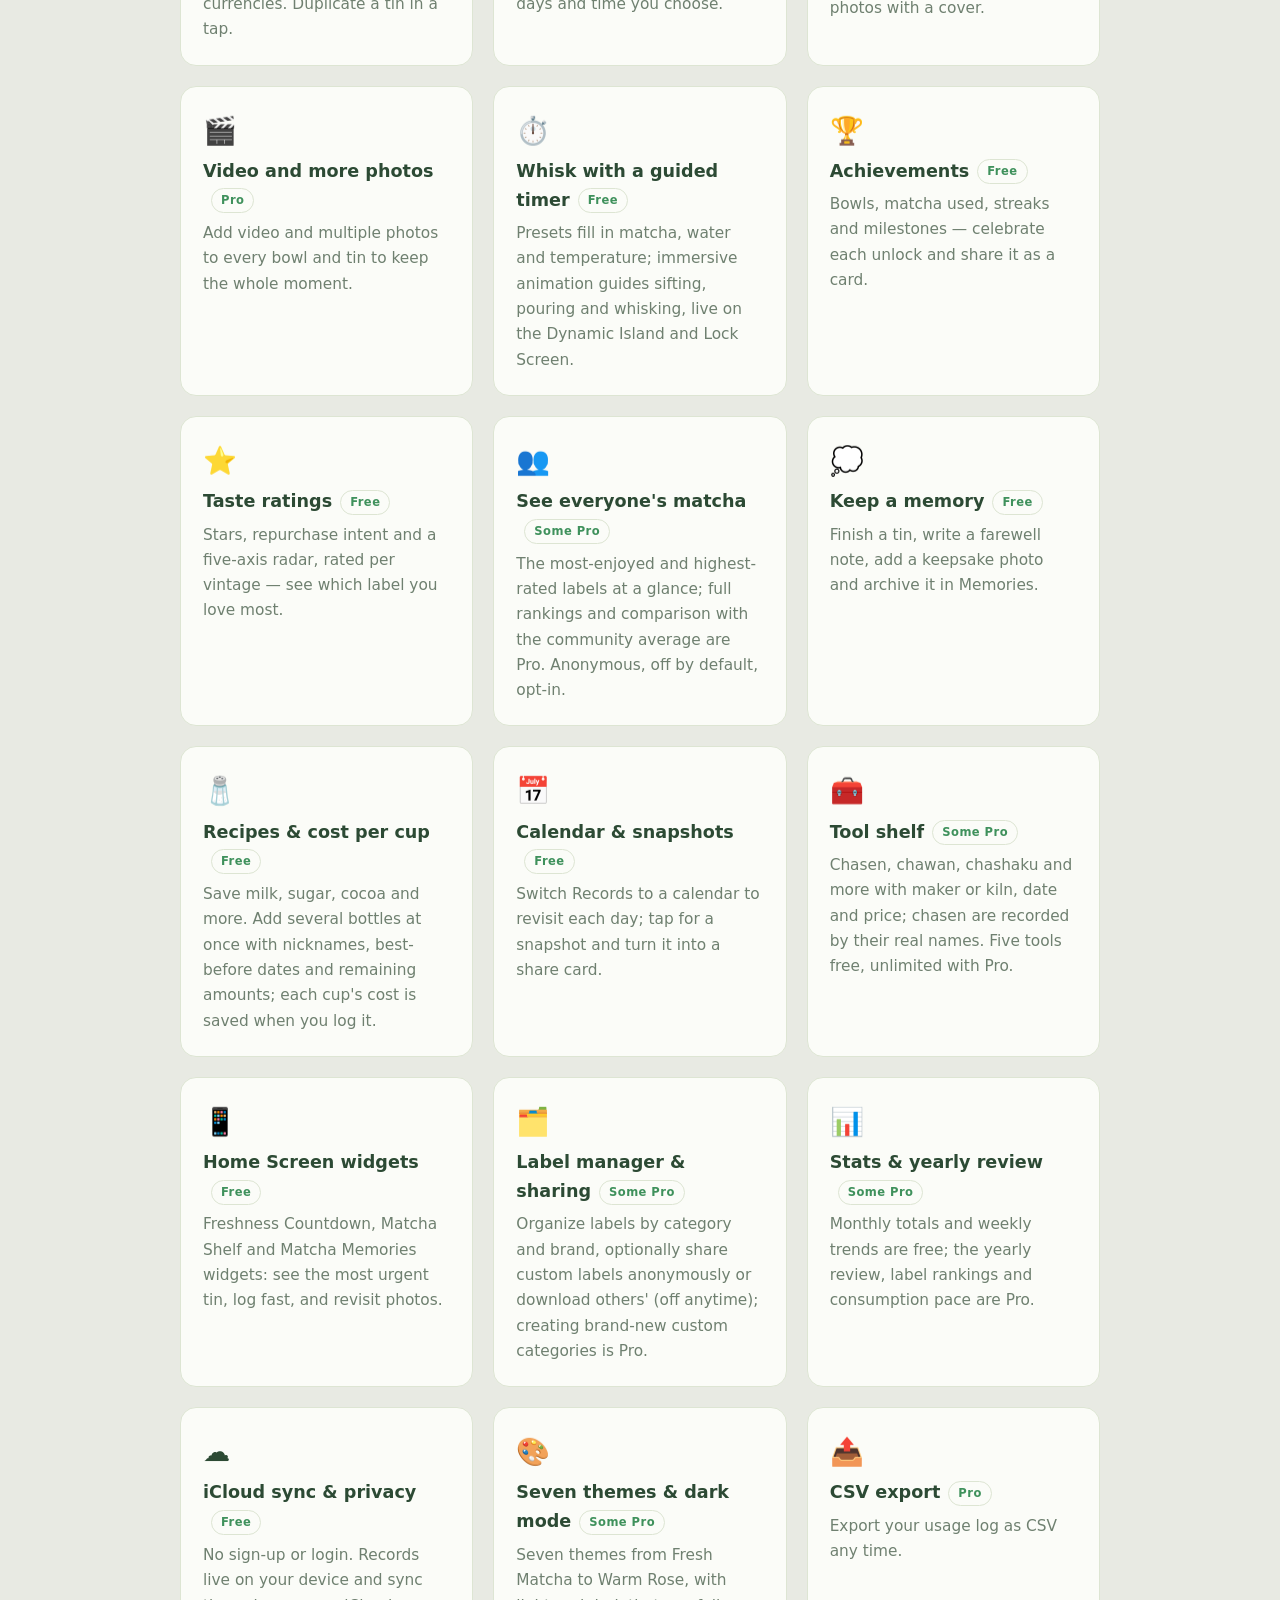
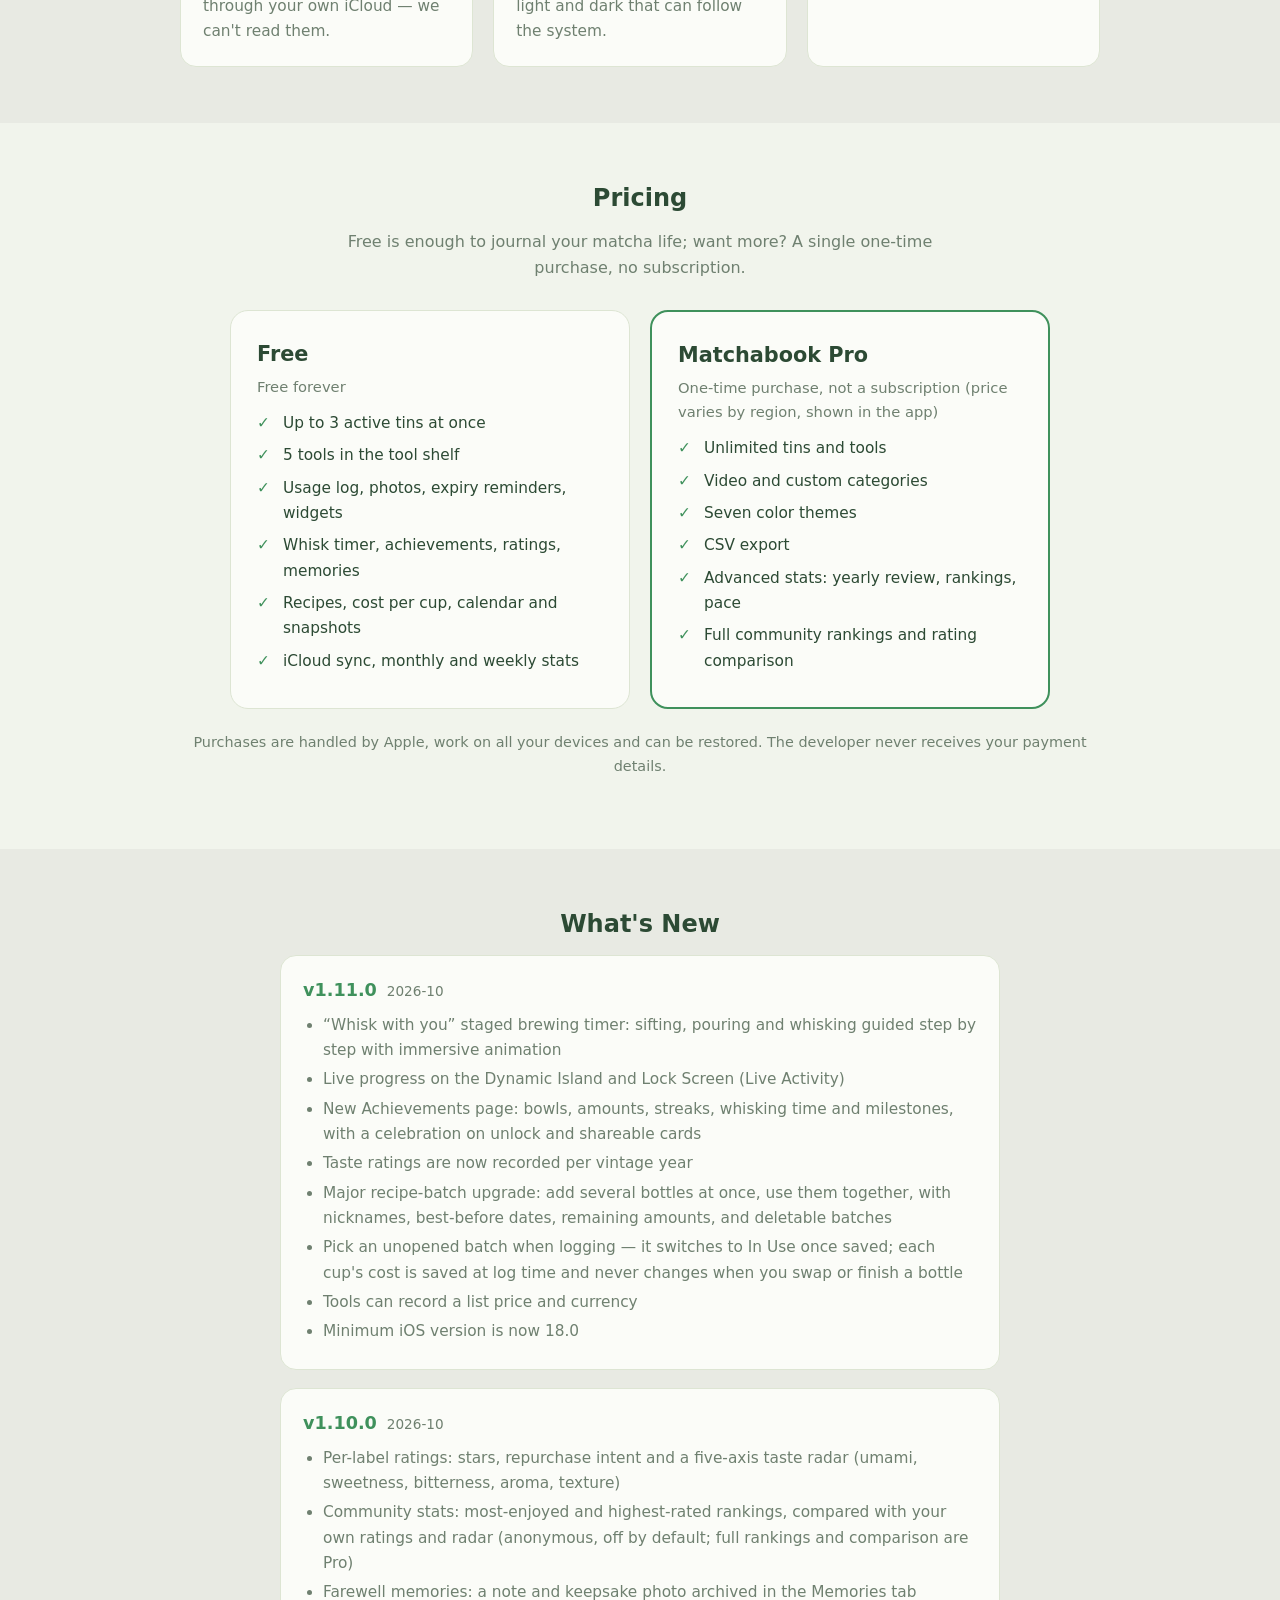
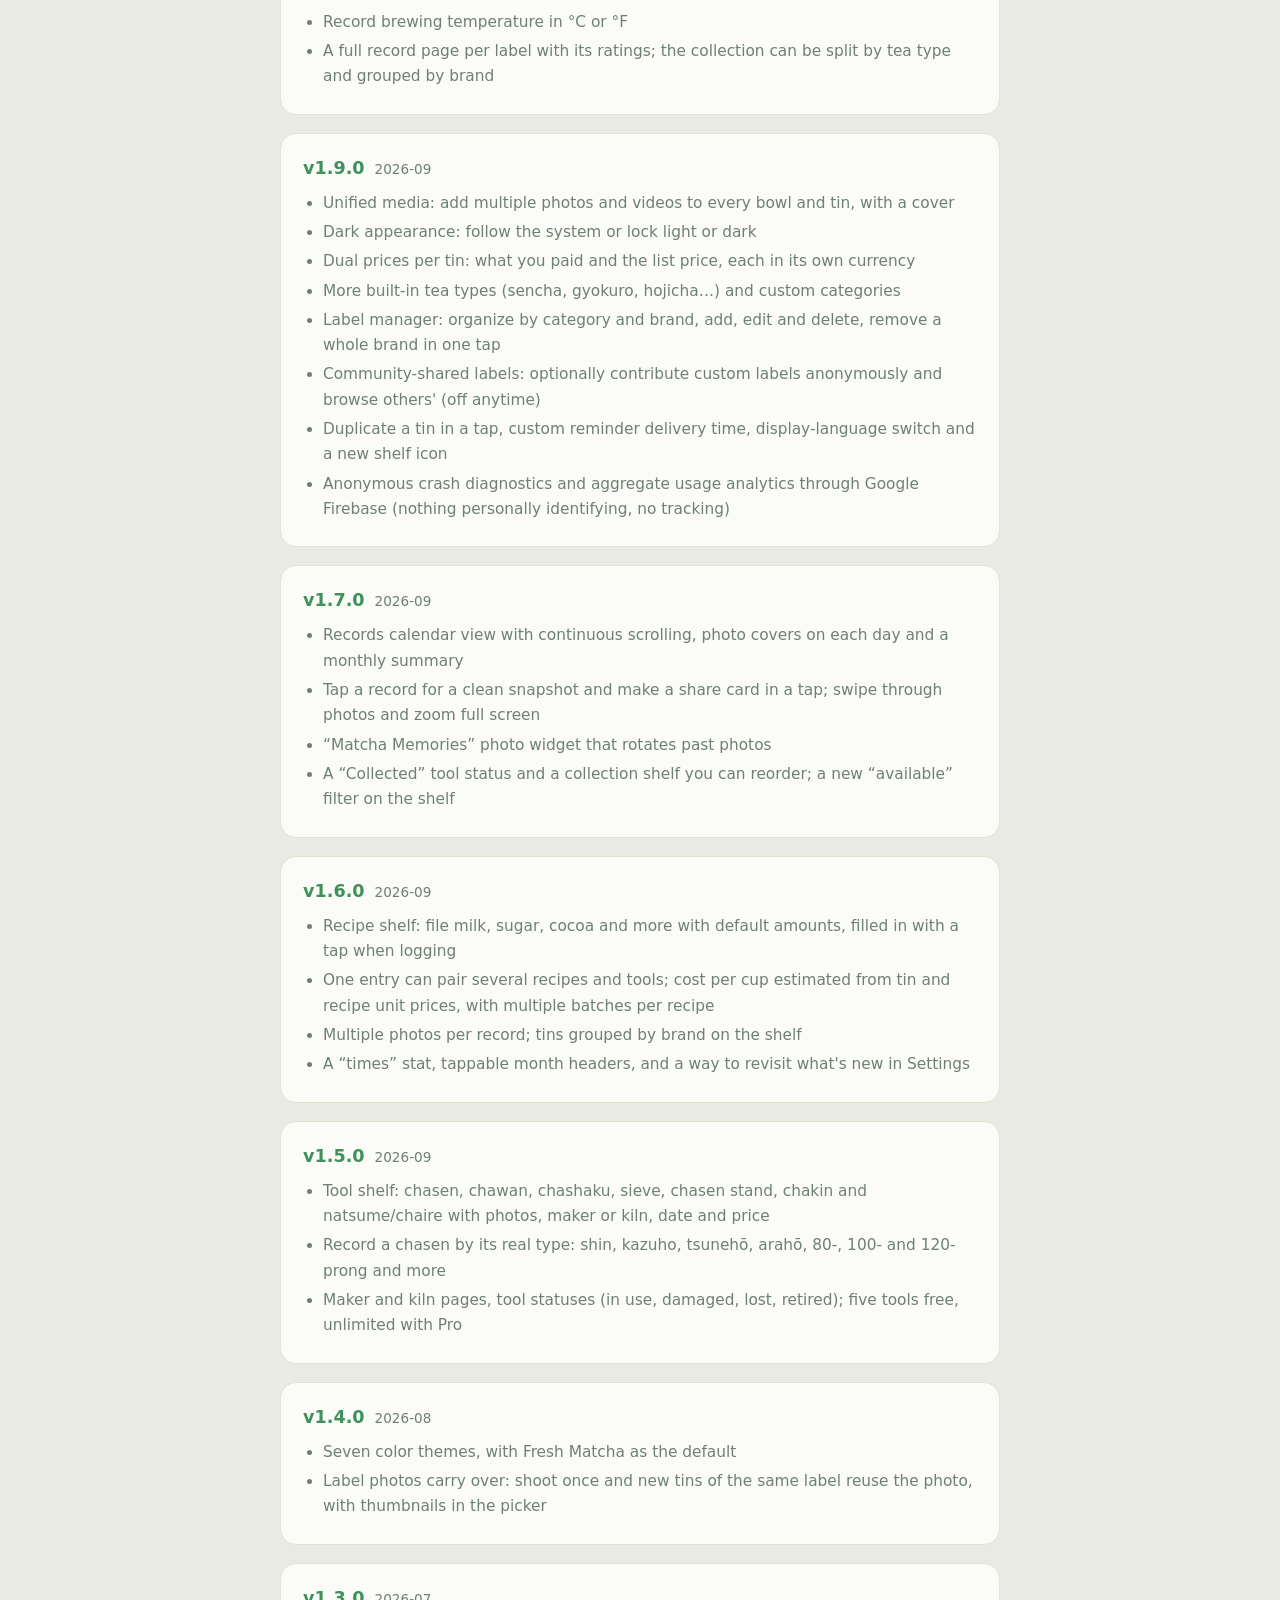
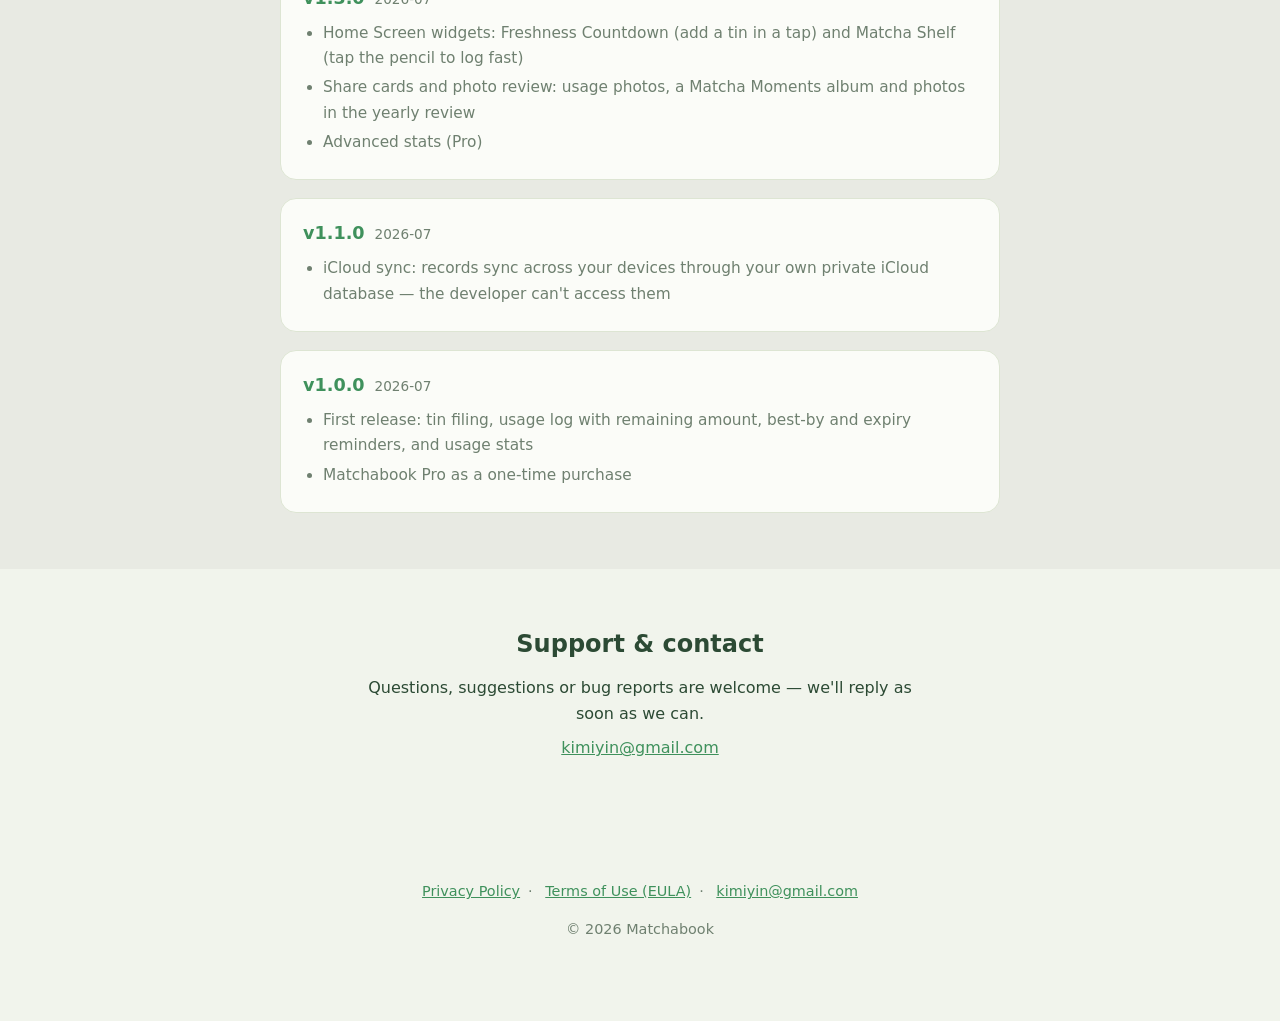
==== commit a5617747: "landing：版本更新改為詳細條列（v1.0.0 到 v1.11.0 各版重點，三語），移除尚未上架的最愛茶譜卡 Co-Authored-By: Claude Sonnet 5.5 <noreply" ====
--- a/index.html
+++ b/index.html
@@ -89,7 +89,8 @@
   .vhead{display:flex;align-items:baseline;gap:10px;margin-bottom:8px;flex-wrap:wrap}
   .vnum{font-weight:800;color:var(--accent);font-size:1.1rem}
   .vdate{color:var(--muted);font-size:.85rem}
-  .ver p{margin:0;color:var(--muted);font-size:.96rem}
+  .ver ul{margin:0;padding-left:20px;color:var(--muted);font-size:.96rem}
+  .ver li{margin:4px 0}
   .support{text-align:center}
   .support p{max-width:560px;margin:8px auto}
   footer{padding:40px 0 64px;text-align:center;color:var(--muted);font-size:.9rem}
@@ -136,7 +137,7 @@
     <h2><span class="zh">所有功能</span><span class="en">All features</span><span class="ja">すべての機能</span></h2>
     <p class="lede"><span class="zh">標示「Pro」的是進階功能，其餘全部免費。</span><span class="en">Features marked Pro are the advanced ones; everything else is free.</span><span class="ja">「Pro」の表示は上級機能です。それ以外はすべて無料。</span></p>
     <div class="grid">
-      <div class="card"><div class="emoji">📦</div><h3><span class="zh">為每一罐建檔</span><span class="en">A file for every tin</span><span class="ja">一缶ごとにカルテ</span></h3><p><span class="zh">拍照、選銘柄、記入手日與罐裝重量；抹茶之外還能收煎茶、玉露、焙茶，並分別記購入金額與原價。一鍵複製為新罐。</span><span class="en">Photo, label, date and weight — plus sencha, gyokuro, hojicha and more, with purchase and list prices in their own currencies. Duplicate a tin in a tap.</span><span class="ja">写真・銘柄・入手日・内容量を記録。煎茶・玉露・ほうじ茶なども管理でき、購入額と定価を別々の通貨で。缶はワンタップで複製。</span></p></div><div class="card"><div class="emoji">⏰</div><h3><span class="zh">到期不再錯過</span><span class="en">Never miss a date</span><span class="ja">期限を見逃さない</span><span class="pill"><span class="zh">免費</span><span class="en">Free</span><span class="ja">無料</span></span></h3><p><span class="zh">開封後的賞味日期、未開封的保存期限都自動計算，並在你設定的天數與時間送出提醒。</span><span class="en">Best-enjoyed dates after opening and best-before dates while sealed are computed for you, with reminders on the days and time you choose.</span><span class="ja">開封後の賞味の目安も未開封の保存期限も自動計算。設定した日数と時刻にリマインダーが届きます。</span></p></div><div class="card"><div class="emoji">🥄</div><h3><span class="zh">一鍵記錄每一碗</span><span class="en">Log every bowl in a tap</span><span class="ja">一服ごとにワンタップ記録</span><span class="pill"><span class="zh">免費</span><span class="en">Free</span><span class="ja">無料</span></span></h3><p><span class="zh">薄茶、濃茶、拿鐵、甜點……記下用量與水溫（°C／°F），為每一杯加入多張照片，設定封面。</span><span class="en">Usucha, koicha, lattes, dessert — record the grams and water temperature (°C/°F) and add photos with a cover.</span><span class="ja">薄茶・濃茶・ラテ・お菓子づくり。使用量と温度（°C/°F）を記録し、写真を複数追加してカバーも設定。</span></p></div><div class="card"><div class="emoji">🎬</div><h3><span class="zh">影片與更多照片</span><span class="en">Video and more photos</span><span class="ja">動画と写真</span><span class="pill"><span class="zh">Pro</span><span class="en">Pro</span><span class="ja">Pro</span></span></h3><p><span class="zh">每一杯、每一罐都能加入影片與多張照片，留下沖泡的完整瞬間。</span><span class="en">Add video and multiple photos to every bowl and tin to keep the whole moment.</span><span class="ja">一杯にも一缶にも動画と複数の写真を追加して、点てる瞬間をまるごと残せます。</span></p></div><div class="card"><div class="emoji">⏱️</div><h3><span class="zh">陪你刷：分階段計時</span><span class="en">Whisk with a guided timer</span><span class="ja">一緒に点てる：段階タイマー</span><span class="pill"><span class="zh">免費</span><span class="en">Free</span><span class="ja">無料</span></span></h3><p><span class="zh">依茶譜帶出抹茶、水量與水溫，沉浸式動畫陪你篩粉、注湯、刷茶；動態島與鎖定螢幕即時顯示進度。</span><span class="en">Presets fill in matcha, water and temperature; immersive animation guides sifting, pouring and whisking, live on the Dynamic Island and Lock Screen.</span><span class="ja">茶譜から抹茶・お湯・温度を自動入力。没入アニメがふるう・注ぐ・点てるを案内し、ダイナミックアイランドとロック画面に進行を表示。</span></p></div><div class="card"><div class="emoji">💫</div><h3><span class="zh">每支銘柄的最愛茶譜</span><span class="en">A favorite recipe per label</span><span class="ja">銘柄ごとのお気に入り茶譜</span><span class="pill"><span class="zh">免費</span><span class="en">Free</span><span class="ja">無料</span></span></h3><p><span class="zh">替每支銘柄指定最愛茶譜，用那支的罐子開始沖泡時自動帶入份量、水量與水溫。</span><span class="en">Pick a favorite recipe for each label; brewing with that tin fills in its amounts, water and temperature.</span><span class="ja">銘柄ごとにお気に入りの茶譜を指定。その缶で点てるとき分量・お湯・温度が自動で入ります。</span></p></div><div class="card"><div class="emoji">🏆</div><h3><span class="zh">成就</span><span class="en">Achievements</span><span class="ja">実績</span><span class="pill"><span class="zh">免費</span><span class="en">Free</span><span class="ja">無料</span></span></h3><p><span class="zh">累積碗數、抹茶用量、連續天數與里程碑，達成時有小小的慶祝，還能做成成就卡分享。</span><span class="en">Bowls, matcha used, streaks and milestones — celebrate each unlock and share it as a card.</span><span class="ja">点てた碗数・抹茶の量・連続日数・マイルストーン。達成時はお祝いと、シェアカードの作成も。</span></p></div><div class="card"><div class="emoji">⭐</div><h3><span class="zh">品味評分</span><span class="en">Taste ratings</span><span class="ja">テイスティング評価</span><span class="pill"><span class="zh">免費</span><span class="en">Free</span><span class="ja">無料</span></span></h3><p><span class="zh">星等、想不想回購與五味雷達，依年份分開評分，一眼看懂你最愛哪一款。</span><span class="en">Stars, repurchase intent and a five-axis radar, rated per vintage — see which label you love most.</span><span class="ja">星・再購入意向・5軸レーダーを年ごとに記録。いちばん好きな銘柄がひと目で分かります。</span></p></div><div class="card"><div class="emoji">👥</div><h3><span class="zh">看看大家的抹茶</span><span class="en">See everyone's matcha</span><span class="ja">みんなの抹茶を見る</span><span class="pill"><span class="zh">部分 Pro</span><span class="en">Some Pro</span><span class="ja">一部 Pro</span></span></h3><p><span class="zh">最多人喝、評價最高的銘柄一目了然；完整排行與你和社群平均的對照為 Pro。匿名、預設關閉、由你決定是否加入。</span><span class="en">The most-enjoyed and highest-rated labels at a glance; full rankings and comparison with the community average are Pro. Anonymous, off by default, opt-in.</span><span class="ja">最も飲まれ評価の高い銘柄がひと目で。詳しいランキングとコミュニティ平均との比較は Pro。匿名・初期状態はオフで参加は任意。</span></p></div><div class="card"><div class="emoji">💭</div><h3><span class="zh">喝完，留個回憶</span><span class="en">Keep a memory</span><span class="ja">飲み終えたら、思い出を</span><span class="pill"><span class="zh">免費</span><span class="en">Free</span><span class="ja">無料</span></span></h3><p><span class="zh">一罐喝完，寫下告別心得、留一張紀念照，封存到「回憶」分頁，日後隨時回味。</span><span class="en">Finish a tin, write a farewell note, add a keepsake photo and archive it in Memories.</span><span class="ja">飲み終えたら別れの感想と記念写真を残し、「思い出」タブに保存して振り返れます。</span></p></div><div class="card"><div class="emoji">🧂</div><h3><span class="zh">配方與每杯花費</span><span class="en">Recipes & cost per cup</span><span class="ja">配合と1杯のコスト</span><span class="pill"><span class="zh">免費</span><span class="en">Free</span><span class="ja">無料</span></span></h3><p><span class="zh">牛奶、糖、可可建檔，記一杯一鍵帶入。同款多瓶可一次新增、同時使用，加暱稱、保存期限並看剩餘量；每杯花費在存檔當下就記住。</span><span class="en">Save milk, sugar, cocoa and more. Add several bottles at once with nicknames, best-before dates and remaining amounts; each cup's cost is saved when you log it.</span><span class="ja">ミルク・砂糖・ココアなどを登録しワンタップで入力。複数本をまとめて追加でき、ニックネーム・保存期限・残量も管理。1杯のコストは記録時に保存されます。</span></p></div><div class="card"><div class="emoji">📅</div><h3><span class="zh">日曆回顧・快照分享</span><span class="en">Calendar & snapshots</span><span class="ja">カレンダーとスナップショット</span><span class="pill"><span class="zh">免費</span><span class="en">Free</span><span class="ja">無料</span></span></h3><p><span class="zh">紀錄可切成日曆，每天喝了哪一杯一眼回顧；點開是一張快照，可一鍵做成分享圖卡。</span><span class="en">Switch Records to a calendar to revisit each day; tap for a snapshot and turn it into a share card.</span><span class="ja">記録をカレンダー表示に。毎日の一杯をひと目で振り返り、スナップショットをシェアカードにできます。</span></p></div><div class="card"><div class="emoji">🧰</div><h3><span class="zh">器具櫃</span><span class="en">Tool shelf</span><span class="ja">道具棚</span><span class="pill"><span class="zh">部分 Pro</span><span class="en">Some Pro</span><span class="ja">一部 Pro</span></span></h3><p><span class="zh">茶筅、茶碗、茶杓、篩……建檔並記作者／窯元、入手日與價格；茶筅依「真、數穗、常穗」等稱呼登錄穗型。免費 5 件，Pro 無上限。</span><span class="en">Chasen, chawan, chashaku and more with maker or kiln, date and price; chasen are recorded by their real names. Five tools free, unlimited with Pro.</span><span class="ja">茶筅・茶碗・茶杓・ふるいなどを作家／窯元・入手日・価格つきで登録。茶筅は「真・数穂・常穂」など実際の呼び方で。無料は5点、Pro は無制限。</span></p></div><div class="card"><div class="emoji">📱</div><h3><span class="zh">主畫面小工具</span><span class="en">Home Screen widgets</span><span class="ja">ホーム画面ウィジェット</span><span class="pill"><span class="zh">免費</span><span class="en">Free</span><span class="ja">無料</span></span></h3><p><span class="zh">賞味倒數、抹茶櫃、抹茶回憶三種小工具，一眼看見最急的一罐、快速記一筆、重溫過往照片。</span><span class="en">Freshness Countdown, Matcha Shelf and Matcha Memories widgets: see the most urgent tin, log fast, and revisit photos.</span><span class="ja">賞味カウントダウン・抹茶棚・抹茶の思い出の3種。最も急ぐ缶の確認、すばやい記録、過去の写真の振り返りに。</span></p></div><div class="card"><div class="emoji">🗂️</div><h3><span class="zh">銘柄管理與社群共享</span><span class="en">Label manager & sharing</span><span class="ja">銘柄の管理と共有</span><span class="pill"><span class="zh">部分 Pro</span><span class="en">Some Pro</span><span class="ja">一部 Pro</span></span></h3><p><span class="zh">依分類與品牌整理銘柄，可選擇匿名分享自訂銘柄、或下載大家貢獻的銘柄（可隨時關閉）；新增「全新自訂分類」為 Pro。</span><span class="en">Organize labels by category and brand, optionally share custom labels anonymously or download others' (off anytime); creating brand-new custom categories is Pro.</span><span class="ja">分類とブランドで銘柄を整理。自作の銘柄を匿名で共有したり、みんなの銘柄をダウンロードも（いつでもオフ）。新しいカスタム分類の作成は Pro。</span></p></div><div class="card"><div class="emoji">📊</div><h3><span class="zh">統計與年度回顧</span><span class="en">Stats & yearly review</span><span class="ja">統計と年間の振り返り</span><span class="pill"><span class="zh">部分 Pro</span><span class="en">Some Pro</span><span class="ja">一部 Pro</span></span></h3><p><span class="zh">每月用量與每週趨勢免費；年度回顧、銘柄消耗排行、享用方式占比與消耗速度為 Pro。</span><span class="en">Monthly totals and weekly trends are free; the yearly review, label rankings and consumption pace are Pro.</span><span class="ja">月間の使用量と週ごとの推移は無料。年間の振り返り・銘柄ランキング・消費ペースは Pro。</span></p></div><div class="card"><div class="emoji">☁️</div><h3><span class="zh">iCloud 同步與隱私</span><span class="en">iCloud sync & privacy</span><span class="ja">iCloud 同期とプライバシー</span><span class="pill"><span class="zh">免費</span><span class="en">Free</span><span class="ja">無料</span></span></h3><p><span class="zh">免註冊、免登入。紀錄存在你的裝置，並透過你自己的 iCloud 同步，開發者無法讀取。</span><span class="en">No sign-up or login. Records live on your device and sync through your own iCloud — we can't read them.</span><span class="ja">登録・ログイン不要。記録は端末に保存され、ご自身の iCloud で同期。開発者は参照できません。</span></p></div><div class="card"><div class="emoji">🎨</div><h3><span class="zh">七套主題・深色外觀</span><span class="en">Seven themes & dark mode</span><span class="ja">7つのテーマとダーク外観</span><span class="pill"><span class="zh">部分 Pro</span><span class="en">Some Pro</span><span class="ja">一部 Pro</span></span></h3><p><span class="zh">清新抹茶、沉穩大地、柔和莓果、經典墨藍、靜謐藕紫、復古羊皮、暖霞玫瑰；可跟隨系統或固定淺色／深色。</span><span class="en">Seven themes from Fresh Matcha to Warm Rose, with light and dark that can follow the system.</span><span class="ja">フレッシュ抹茶からウォームローズまで7つのテーマ。ライト／ダークはシステム連動も固定も可能。</span></p></div><div class="card"><div class="emoji">📤</div><h3><span class="zh">CSV 匯出</span><span class="en">CSV export</span><span class="ja">CSV 書き出し</span><span class="pill"><span class="zh">Pro</span><span class="en">Pro</span><span class="ja">Pro</span></span></h3><p><span class="zh">使用紀錄隨時匯出 CSV 帶走，自由分析。</span><span class="en">Export your usage log as CSV any time.</span><span class="ja">使用記録をいつでも CSV で書き出して分析できます。</span></p></div>
+      <div class="card"><div class="emoji">📦</div><h3><span class="zh">為每一罐建檔</span><span class="en">A file for every tin</span><span class="ja">一缶ごとにカルテ</span></h3><p><span class="zh">拍照、選銘柄、記入手日與罐裝重量；抹茶之外還能收煎茶、玉露、焙茶，並分別記購入金額與原價。一鍵複製為新罐。</span><span class="en">Photo, label, date and weight — plus sencha, gyokuro, hojicha and more, with purchase and list prices in their own currencies. Duplicate a tin in a tap.</span><span class="ja">写真・銘柄・入手日・内容量を記録。煎茶・玉露・ほうじ茶なども管理でき、購入額と定価を別々の通貨で。缶はワンタップで複製。</span></p></div><div class="card"><div class="emoji">⏰</div><h3><span class="zh">到期不再錯過</span><span class="en">Never miss a date</span><span class="ja">期限を見逃さない</span><span class="pill"><span class="zh">免費</span><span class="en">Free</span><span class="ja">無料</span></span></h3><p><span class="zh">開封後的賞味日期、未開封的保存期限都自動計算，並在你設定的天數與時間送出提醒。</span><span class="en">Best-enjoyed dates after opening and best-before dates while sealed are computed for you, with reminders on the days and time you choose.</span><span class="ja">開封後の賞味の目安も未開封の保存期限も自動計算。設定した日数と時刻にリマインダーが届きます。</span></p></div><div class="card"><div class="emoji">🥄</div><h3><span class="zh">一鍵記錄每一碗</span><span class="en">Log every bowl in a tap</span><span class="ja">一服ごとにワンタップ記録</span><span class="pill"><span class="zh">免費</span><span class="en">Free</span><span class="ja">無料</span></span></h3><p><span class="zh">薄茶、濃茶、拿鐵、甜點……記下用量與水溫（°C／°F），為每一杯加入多張照片，設定封面。</span><span class="en">Usucha, koicha, lattes, dessert — record the grams and water temperature (°C/°F) and add photos with a cover.</span><span class="ja">薄茶・濃茶・ラテ・お菓子づくり。使用量と温度（°C/°F）を記録し、写真を複数追加してカバーも設定。</span></p></div><div class="card"><div class="emoji">🎬</div><h3><span class="zh">影片與更多照片</span><span class="en">Video and more photos</span><span class="ja">動画と写真</span><span class="pill"><span class="zh">Pro</span><span class="en">Pro</span><span class="ja">Pro</span></span></h3><p><span class="zh">每一杯、每一罐都能加入影片與多張照片，留下沖泡的完整瞬間。</span><span class="en">Add video and multiple photos to every bowl and tin to keep the whole moment.</span><span class="ja">一杯にも一缶にも動画と複数の写真を追加して、点てる瞬間をまるごと残せます。</span></p></div><div class="card"><div class="emoji">⏱️</div><h3><span class="zh">陪你刷：分階段計時</span><span class="en">Whisk with a guided timer</span><span class="ja">一緒に点てる：段階タイマー</span><span class="pill"><span class="zh">免費</span><span class="en">Free</span><span class="ja">無料</span></span></h3><p><span class="zh">依茶譜帶出抹茶、水量與水溫，沉浸式動畫陪你篩粉、注湯、刷茶；動態島與鎖定螢幕即時顯示進度。</span><span class="en">Presets fill in matcha, water and temperature; immersive animation guides sifting, pouring and whisking, live on the Dynamic Island and Lock Screen.</span><span class="ja">茶譜から抹茶・お湯・温度を自動入力。没入アニメがふるう・注ぐ・点てるを案内し、ダイナミックアイランドとロック画面に進行を表示。</span></p></div><div class="card"><div class="emoji">🏆</div><h3><span class="zh">成就</span><span class="en">Achievements</span><span class="ja">実績</span><span class="pill"><span class="zh">免費</span><span class="en">Free</span><span class="ja">無料</span></span></h3><p><span class="zh">累積碗數、抹茶用量、連續天數與里程碑，達成時有小小的慶祝，還能做成成就卡分享。</span><span class="en">Bowls, matcha used, streaks and milestones — celebrate each unlock and share it as a card.</span><span class="ja">点てた碗数・抹茶の量・連続日数・マイルストーン。達成時はお祝いと、シェアカードの作成も。</span></p></div><div class="card"><div class="emoji">⭐</div><h3><span class="zh">品味評分</span><span class="en">Taste ratings</span><span class="ja">テイスティング評価</span><span class="pill"><span class="zh">免費</span><span class="en">Free</span><span class="ja">無料</span></span></h3><p><span class="zh">星等、想不想回購與五味雷達，依年份分開評分，一眼看懂你最愛哪一款。</span><span class="en">Stars, repurchase intent and a five-axis radar, rated per vintage — see which label you love most.</span><span class="ja">星・再購入意向・5軸レーダーを年ごとに記録。いちばん好きな銘柄がひと目で分かります。</span></p></div><div class="card"><div class="emoji">👥</div><h3><span class="zh">看看大家的抹茶</span><span class="en">See everyone's matcha</span><span class="ja">みんなの抹茶を見る</span><span class="pill"><span class="zh">部分 Pro</span><span class="en">Some Pro</span><span class="ja">一部 Pro</span></span></h3><p><span class="zh">最多人喝、評價最高的銘柄一目了然；完整排行與你和社群平均的對照為 Pro。匿名、預設關閉、由你決定是否加入。</span><span class="en">The most-enjoyed and highest-rated labels at a glance; full rankings and comparison with the community average are Pro. Anonymous, off by default, opt-in.</span><span class="ja">最も飲まれ評価の高い銘柄がひと目で。詳しいランキングとコミュニティ平均との比較は Pro。匿名・初期状態はオフで参加は任意。</span></p></div><div class="card"><div class="emoji">💭</div><h3><span class="zh">喝完，留個回憶</span><span class="en">Keep a memory</span><span class="ja">飲み終えたら、思い出を</span><span class="pill"><span class="zh">免費</span><span class="en">Free</span><span class="ja">無料</span></span></h3><p><span class="zh">一罐喝完，寫下告別心得、留一張紀念照，封存到「回憶」分頁，日後隨時回味。</span><span class="en">Finish a tin, write a farewell note, add a keepsake photo and archive it in Memories.</span><span class="ja">飲み終えたら別れの感想と記念写真を残し、「思い出」タブに保存して振り返れます。</span></p></div><div class="card"><div class="emoji">🧂</div><h3><span class="zh">配方與每杯花費</span><span class="en">Recipes & cost per cup</span><span class="ja">配合と1杯のコスト</span><span class="pill"><span class="zh">免費</span><span class="en">Free</span><span class="ja">無料</span></span></h3><p><span class="zh">牛奶、糖、可可建檔，記一杯一鍵帶入。同款多瓶可一次新增、同時使用，加暱稱、保存期限並看剩餘量；每杯花費在存檔當下就記住。</span><span class="en">Save milk, sugar, cocoa and more. Add several bottles at once with nicknames, best-before dates and remaining amounts; each cup's cost is saved when you log it.</span><span class="ja">ミルク・砂糖・ココアなどを登録しワンタップで入力。複数本をまとめて追加でき、ニックネーム・保存期限・残量も管理。1杯のコストは記録時に保存されます。</span></p></div><div class="card"><div class="emoji">📅</div><h3><span class="zh">日曆回顧・快照分享</span><span class="en">Calendar & snapshots</span><span class="ja">カレンダーとスナップショット</span><span class="pill"><span class="zh">免費</span><span class="en">Free</span><span class="ja">無料</span></span></h3><p><span class="zh">紀錄可切成日曆，每天喝了哪一杯一眼回顧；點開是一張快照，可一鍵做成分享圖卡。</span><span class="en">Switch Records to a calendar to revisit each day; tap for a snapshot and turn it into a share card.</span><span class="ja">記録をカレンダー表示に。毎日の一杯をひと目で振り返り、スナップショットをシェアカードにできます。</span></p></div><div class="card"><div class="emoji">🧰</div><h3><span class="zh">器具櫃</span><span class="en">Tool shelf</span><span class="ja">道具棚</span><span class="pill"><span class="zh">部分 Pro</span><span class="en">Some Pro</span><span class="ja">一部 Pro</span></span></h3><p><span class="zh">茶筅、茶碗、茶杓、篩……建檔並記作者／窯元、入手日與價格；茶筅依「真、數穗、常穗」等稱呼登錄穗型。免費 5 件，Pro 無上限。</span><span class="en">Chasen, chawan, chashaku and more with maker or kiln, date and price; chasen are recorded by their real names. Five tools free, unlimited with Pro.</span><span class="ja">茶筅・茶碗・茶杓・ふるいなどを作家／窯元・入手日・価格つきで登録。茶筅は「真・数穂・常穂」など実際の呼び方で。無料は5点、Pro は無制限。</span></p></div><div class="card"><div class="emoji">📱</div><h3><span class="zh">主畫面小工具</span><span class="en">Home Screen widgets</span><span class="ja">ホーム画面ウィジェット</span><span class="pill"><span class="zh">免費</span><span class="en">Free</span><span class="ja">無料</span></span></h3><p><span class="zh">賞味倒數、抹茶櫃、抹茶回憶三種小工具，一眼看見最急的一罐、快速記一筆、重溫過往照片。</span><span class="en">Freshness Countdown, Matcha Shelf and Matcha Memories widgets: see the most urgent tin, log fast, and revisit photos.</span><span class="ja">賞味カウントダウン・抹茶棚・抹茶の思い出の3種。最も急ぐ缶の確認、すばやい記録、過去の写真の振り返りに。</span></p></div><div class="card"><div class="emoji">🗂️</div><h3><span class="zh">銘柄管理與社群共享</span><span class="en">Label manager & sharing</span><span class="ja">銘柄の管理と共有</span><span class="pill"><span class="zh">部分 Pro</span><span class="en">Some Pro</span><span class="ja">一部 Pro</span></span></h3><p><span class="zh">依分類與品牌整理銘柄，可選擇匿名分享自訂銘柄、或下載大家貢獻的銘柄（可隨時關閉）；新增「全新自訂分類」為 Pro。</span><span class="en">Organize labels by category and brand, optionally share custom labels anonymously or download others' (off anytime); creating brand-new custom categories is Pro.</span><span class="ja">分類とブランドで銘柄を整理。自作の銘柄を匿名で共有したり、みんなの銘柄をダウンロードも（いつでもオフ）。新しいカスタム分類の作成は Pro。</span></p></div><div class="card"><div class="emoji">📊</div><h3><span class="zh">統計與年度回顧</span><span class="en">Stats & yearly review</span><span class="ja">統計と年間の振り返り</span><span class="pill"><span class="zh">部分 Pro</span><span class="en">Some Pro</span><span class="ja">一部 Pro</span></span></h3><p><span class="zh">每月用量與每週趨勢免費；年度回顧、銘柄消耗排行、享用方式占比與消耗速度為 Pro。</span><span class="en">Monthly totals and weekly trends are free; the yearly review, label rankings and consumption pace are Pro.</span><span class="ja">月間の使用量と週ごとの推移は無料。年間の振り返り・銘柄ランキング・消費ペースは Pro。</span></p></div><div class="card"><div class="emoji">☁️</div><h3><span class="zh">iCloud 同步與隱私</span><span class="en">iCloud sync & privacy</span><span class="ja">iCloud 同期とプライバシー</span><span class="pill"><span class="zh">免費</span><span class="en">Free</span><span class="ja">無料</span></span></h3><p><span class="zh">免註冊、免登入。紀錄存在你的裝置，並透過你自己的 iCloud 同步，開發者無法讀取。</span><span class="en">No sign-up or login. Records live on your device and sync through your own iCloud — we can't read them.</span><span class="ja">登録・ログイン不要。記録は端末に保存され、ご自身の iCloud で同期。開発者は参照できません。</span></p></div><div class="card"><div class="emoji">🎨</div><h3><span class="zh">七套主題・深色外觀</span><span class="en">Seven themes & dark mode</span><span class="ja">7つのテーマとダーク外観</span><span class="pill"><span class="zh">部分 Pro</span><span class="en">Some Pro</span><span class="ja">一部 Pro</span></span></h3><p><span class="zh">清新抹茶、沉穩大地、柔和莓果、經典墨藍、靜謐藕紫、復古羊皮、暖霞玫瑰；可跟隨系統或固定淺色／深色。</span><span class="en">Seven themes from Fresh Matcha to Warm Rose, with light and dark that can follow the system.</span><span class="ja">フレッシュ抹茶からウォームローズまで7つのテーマ。ライト／ダークはシステム連動も固定も可能。</span></p></div><div class="card"><div class="emoji">📤</div><h3><span class="zh">CSV 匯出</span><span class="en">CSV export</span><span class="ja">CSV 書き出し</span><span class="pill"><span class="zh">Pro</span><span class="en">Pro</span><span class="ja">Pro</span></span></h3><p><span class="zh">使用紀錄隨時匯出 CSV 帶走，自由分析。</span><span class="en">Export your usage log as CSV any time.</span><span class="ja">使用記録をいつでも CSV で書き出して分析できます。</span></p></div>
     </div>
   </div>
 </section>
@@ -179,7 +180,7 @@
   <div class="wrap">
     <h2><span class="zh">版本更新</span><span class="en">What's New</span><span class="ja">更新履歴</span></h2>
     <div class="vers">
-      <div class="ver"><div class="vhead"><span class="vnum">v1.11.0</span><span class="vdate">2026-10</span></div><p><span class="zh">陪你刷分階段計時與沉浸式動畫（動態島／鎖定螢幕）、成就頁與分享成就卡、評分依年份、配方批次大改（同款多瓶、暱稱／保存期限／剩餘量、每杯成本存檔當下快照）、每支銘柄的最愛茶譜。</span><span class="en">Guided whisking timer with immersive animation (Dynamic Island / Lock Screen), an Achievements page with share cards, ratings by vintage, a major recipe-batch upgrade (multiple bottles, nicknames, best-before dates, remaining amounts, cost snapshots) and a favorite recipe per label.</span><span class="ja">段階タイマーと没入アニメ（ダイナミックアイランド／ロック画面）、実績ページとシェアカード、年ごとの評価、レシピバッチの大幅強化（複数本・ニックネーム・保存期限・残量・コストのスナップショット）、銘柄ごとのお気に入り茶譜。</span></p></div><div class="ver"><div class="vhead"><span class="vnum">v1.10.0</span><span class="vdate">2026-10</span></div><p><span class="zh">為每支銘柄評分（星等、回購意願、五味雷達）、社群統計與對照、喝完留回憶、沖泡水溫。</span><span class="en">Per-label ratings (stars, repurchase intent, taste radar), community stats and comparison, farewell memories for finished tins, and brewing temperature.</span><span class="ja">銘柄ごとの評価（星・再購入意向・味わいレーダー）、コミュニティ統計と比較、飲み終えた缶の思い出、抽出温度の記録。</span></p></div><div class="ver"><div class="vhead"><span class="vnum">v1.9.0</span><span class="vdate">2026-09</span></div><p><span class="zh">統一媒體（照片＋影片）、深色外觀、雙價格、更多茶類與自訂分類、銘柄管理與社群共享銘柄、到期通知可自訂時間。</span><span class="en">Unified media (photos and video), dark appearance, dual prices, more tea types and custom categories, label manager with community-shared labels, and custom reminder times.</span><span class="ja">写真と動画の統合、ダーク外観、2つの価格、茶類とカスタム分類の拡充、銘柄の管理と共有、通知時刻のカスタマイズ。</span></p></div><div class="ver"><div class="vhead"><span class="vnum">v1.7.0</span><span class="vdate">2026-09</span></div><p><span class="zh">紀錄日曆檢視與快照分享、抹茶回憶小工具、器具收藏櫃。</span><span class="en">Records calendar and snapshot sharing, the Matcha Memories widget, and a tool collection shelf.</span><span class="ja">記録のカレンダー表示とスナップショット共有、抹茶の思い出ウィジェット、道具のコレクション棚。</span></p></div><div class="ver"><div class="vhead"><span class="vnum">v1.6.0</span><span class="vdate">2026-09</span></div><p><span class="zh">配方櫃、每杯花費估算、用量紀錄多張照片、抹茶罐依品牌分群。</span><span class="en">Recipe shelf, cost-per-cup estimates, multiple photos per record, and tins grouped by brand.</span><span class="ja">レシピ棚、1杯あたりのコスト試算、記録に複数の写真、缶のブランド別グループ表示。</span></p></div>
+      <div class="ver"><div class="vhead"><span class="vnum">v1.11.0</span><span class="vdate">2026-10</span></div><ul><li><span class="zh">「陪你刷」分階段沖泡計時：篩粉、注湯、刷茶一步步引導，搭配沉浸式動畫</span><span class="en">“Whisk with you” staged brewing timer: sifting, pouring and whisking guided step by step with immersive animation</span><span class="ja">「一緒に点てる」段階タイマー：ふるう・注ぐ・点てるを順に案内し、没入アニメーションで演出</span></li><li><span class="zh">動態島與鎖定螢幕即時顯示沖泡進度（Live Activity）</span><span class="en">Live progress on the Dynamic Island and Lock Screen (Live Activity)</span><span class="ja">ダイナミックアイランドとロック画面に進行をリアルタイム表示（Live Activity）</span></li><li><span class="zh">全新成就頁：碗數、用量、連續天數、刷茶時間與里程碑；達成時慶祝，並可分享成就卡</span><span class="en">New Achievements page: bowls, amounts, streaks, whisking time and milestones, with a celebration on unlock and shareable cards</span><span class="ja">新しい実績ページ：碗数・使用量・連続日数・点てた時間・マイルストーン。達成時のお祝いとシェアカード</span></li><li><span class="zh">品味評分改依年份（vintage）分開記錄</span><span class="en">Taste ratings are now recorded per vintage year</span><span class="ja">テイスティング評価を年（ヴィンテージ）ごとに記録</span></li><li><span class="zh">配方批次大改：同款多瓶一次新增（可設瓶數）、可同時使用，加暱稱、保存期限與剩餘量，批次可刪除</span><span class="en">Major recipe-batch upgrade: add several bottles at once, use them together, with nicknames, best-before dates, remaining amounts, and deletable batches</span><span class="ja">レシピバッチを大幅強化：複数本を一度に追加して同時に使用、ニックネーム・保存期限・残量・バッチの削除</span></li><li><span class="zh">記錄用量時可直接挑「未開封」批次，存檔後自動轉為使用中；每杯成本在存檔當下記住，換瓶或用完都不受影響</span><span class="en">Pick an unopened batch when logging — it switches to In Use once saved; each cup's cost is saved at log time and never changes when you swap or finish a bottle</span><span class="ja">記録時に「未開封」のバッチを選べ、保存後に自動で「使用中」へ。1杯のコストは記録時に保存され、本を替えても変わりません</span></li><li><span class="zh">器具可記原價與幣別</span><span class="en">Tools can record a list price and currency</span><span class="ja">道具に定価と通貨を記録可能</span></li><li><span class="zh">最低支援 iOS 升為 18.0</span><span class="en">Minimum iOS version is now 18.0</span><span class="ja">対応 OS を iOS 18.0 以降に変更</span></li></ul></div><div class="ver"><div class="vhead"><span class="vnum">v1.10.0</span><span class="vdate">2026-10</span></div><ul><li><span class="zh">為每支銘柄評分：星等、想不想回購、旨／甘／苦／香／口感五味雷達</span><span class="en">Per-label ratings: stars, repurchase intent and a five-axis taste radar (umami, sweetness, bitterness, aroma, texture)</span><span class="ja">銘柄ごとの評価：星・再購入意向・旨/甘/苦/香/口感の5軸レーダー</span></li><li><span class="zh">社群統計：最多人喝、評價最高排行，並與你的評分、雷達跟社群平均對照（匿名貢獻、預設關閉；完整排行與對照為 Pro）</span><span class="en">Community stats: most-enjoyed and highest-rated rankings, compared with your own ratings and radar (anonymous, off by default; full rankings and comparison are Pro)</span><span class="ja">コミュニティ統計：最も飲まれた・評価の高いランキングと、自分の評価・レーダーの比較（匿名・初期オフ。詳しいランキングと比較は Pro）</span></li><li><span class="zh">喝完留回憶：告別心得與紀念照，封存到「回憶」分頁</span><span class="en">Farewell memories: a note and keepsake photo archived in the Memories tab</span><span class="ja">飲み終えた缶の思い出：感想と記念写真を「思い出」タブに保存</span></li><li><span class="zh">沖泡水溫記錄，攝氏／華氏皆可</span><span class="en">Record brewing temperature in °C or °F</span><span class="ja">抽出温度の記録（摂氏・華氏）</span></li><li><span class="zh">銘柄完整記錄本與評分頁；收藏冊可依茶類分段、依品牌分群</span><span class="en">A full record page per label with its ratings; the collection can be split by tea type and grouped by brand</span><span class="ja">銘柄ごとの記録ページと評価ページ。コレクションは茶類で分け、ブランドでグループ表示</span></li></ul></div><div class="ver"><div class="vhead"><span class="vnum">v1.9.0</span><span class="vdate">2026-09</span></div><ul><li><span class="zh">統一媒體：每一杯與每一罐都能加入多張照片與影片，可設封面</span><span class="en">Unified media: add multiple photos and videos to every bowl and tin, with a cover</span><span class="ja">メディア統合：一杯にも一缶にも複数の写真と動画を追加し、カバーも設定</span></li><li><span class="zh">深色外觀：跟隨系統或固定淺色／深色</span><span class="en">Dark appearance: follow the system or lock light or dark</span><span class="ja">ダーク外観：システム連動またはライト／ダーク固定</span></li><li><span class="zh">每罐雙價格：實際購入金額與原價，各自選擇幣別</span><span class="en">Dual prices per tin: what you paid and the list price, each in its own currency</span><span class="ja">缶ごとに2つの価格：実際の購入額と定価を別々の通貨で</span></li><li><span class="zh">更多內建茶類（煎茶、玉露、焙茶等）與自訂分類</span><span class="en">More built-in tea types (sencha, gyokuro, hojicha…) and custom categories</span><span class="ja">煎茶・玉露・ほうじ茶などの茶類を追加し、カスタム分類にも対応</span></li><li><span class="zh">銘柄管理頁：依分類與品牌整理、新增／編輯／刪除、一鍵刪整個品牌</span><span class="en">Label manager: organize by category and brand, add, edit and delete, remove a whole brand in one tap</span><span class="ja">銘柄の管理：分類とブランドで整理、追加・編集・削除、ブランドごと一括削除</span></li><li><span class="zh">社群共享銘柄：可選擇匿名貢獻自訂銘柄、瀏覽下載他人分享（可隨時關閉）</span><span class="en">Community-shared labels: optionally contribute custom labels anonymously and browse others' (off anytime)</span><span class="ja">コミュニティ共有の銘柄：自作銘柄を匿名で共有・他の人の銘柄をダウンロード（いつでもオフ）</span></li><li><span class="zh">一鍵複製為新罐、到期通知可自訂送達時間、顯示語言切換、抹茶櫃新圖示</span><span class="en">Duplicate a tin in a tap, custom reminder delivery time, display-language switch and a new shelf icon</span><span class="ja">缶のワンタップ複製・通知時刻のカスタマイズ・表示言語の切り替え・抹茶棚の新アイコン</span></li><li><span class="zh">加入 Google Firebase 的匿名當機診斷與彙總使用分析（不含可識別個人的資訊、不追蹤）</span><span class="en">Anonymous crash diagnostics and aggregate usage analytics through Google Firebase (nothing personally identifying, no tracking)</span><span class="ja">Google Firebase による匿名のクラッシュ診断と集計された利用分析を追加（個人を特定する情報なし・トラッキングなし）</span></li></ul></div><div class="ver"><div class="vhead"><span class="vnum">v1.7.0</span><span class="vdate">2026-09</span></div><ul><li><span class="zh">紀錄頁日曆檢視：連續捲動、日格顯示照片封面、月摘要</span><span class="en">Records calendar view with continuous scrolling, photo covers on each day and a monthly summary</span><span class="ja">記録のカレンダー表示：連続スクロール、日ごとの写真カバー、月の概要</span></li><li><span class="zh">點開一筆紀錄是一張精美快照，一鍵產生分享圖卡；照片可左右滑動與全螢幕縮放</span><span class="en">Tap a record for a clean snapshot and make a share card in a tap; swipe through photos and zoom full screen</span><span class="ja">記録をタップするときれいなスナップショットに。ワンタップでシェアカード、写真はスワイプとフルスクリーン拡大に対応</span></li><li><span class="zh">「抹茶回憶」相片小工具：隨機輪播過往照片</span><span class="en">“Matcha Memories” photo widget that rotates past photos</span><span class="ja">「抹茶の思い出」写真ウィジェット：過去の写真をランダム表示</span></li><li><span class="zh">器具「收藏」狀態與收藏櫃（可拖曳排序）；抹茶櫃新增「可用」篩選</span><span class="en">A “Collected” tool status and a collection shelf you can reorder; a new “available” filter on the shelf</span><span class="ja">道具の「コレクション」状態と並べ替えできるコレクション棚。抹茶棚に「使用可能」フィルタ</span></li></ul></div><div class="ver"><div class="vhead"><span class="vnum">v1.6.0</span><span class="vdate">2026-09</span></div><ul><li><span class="zh">配方櫃：把牛奶、糖、可可建檔並設預設用量，記一杯時一鍵帶入</span><span class="en">Recipe shelf: file milk, sugar, cocoa and more with default amounts, filled in with a tap when logging</span><span class="ja">配合棚：ミルク・砂糖・ココアなどを既定量つきで登録し、記録時にワンタップで入力</span></li><li><span class="zh">一筆用量可搭配多筆配方與器具；每杯花費估算（依罐與配方單價，配方可記多個批次）</span><span class="en">One entry can pair several recipes and tools; cost per cup estimated from tin and recipe unit prices, with multiple batches per recipe</span><span class="ja">1件の記録に複数の配合と道具を紐づけ可能。缶と配合の単価から1杯のコストを試算（配合は複数バッチ対応）</span></li><li><span class="zh">用量紀錄支援多張照片；抹茶罐首頁依品牌分群</span><span class="en">Multiple photos per record; tins grouped by brand on the shelf</span><span class="ja">記録に複数の写真。抹茶棚をブランド別にグループ表示</span></li><li><span class="zh">統計新增「次數」，年月標題可點選跳月；設定頁可回看新功能介紹</span><span class="en">A “times” stat, tappable month headers, and a way to revisit what's new in Settings</span><span class="ja">統計に「回数」を追加、年月見出しをタップで移動、設定から新機能の紹介を再表示</span></li></ul></div><div class="ver"><div class="vhead"><span class="vnum">v1.5.0</span><span class="vdate">2026-09</span></div><ul><li><span class="zh">器具櫃：茶筅、茶碗、茶杓、篩、茶筅立て、茶巾、棗／茶入建檔，含照片、作者／窯元、入手日與價格</span><span class="en">Tool shelf: chasen, chawan, chashaku, sieve, chasen stand, chakin and natsume/chaire with photos, maker or kiln, date and price</span><span class="ja">道具棚：茶筅・茶碗・茶杓・ふるい・茶筅立て・茶巾・棗／茶入を写真・作家／窯元・入手日・価格つきで登録</span></li><li><span class="zh">茶筅依「真、數穗、常穗、荒穗、八十本立、百本立、百二十本立」登錄穗型</span><span class="en">Record a chasen by its real type: shin, kazuho, tsunehō, arahō, 80-, 100- and 120-prong and more</span><span class="ja">茶筅は「真・数穂・常穂・荒穂・八十本立・百本立・百二十本立」の穂型で記録</span></li><li><span class="zh">作者／窯元聚合頁、器具狀態（使用中、損壞、遺失、已退役）；免費 5 件、Pro 無上限</span><span class="en">Maker and kiln pages, tool statuses (in use, damaged, lost, retired); five tools free, unlimited with Pro</span><span class="ja">作家・窯元ページ、道具の状態（使用中・破損・紛失・引退）。無料は5点、Pro は無制限</span></li></ul></div><div class="ver"><div class="vhead"><span class="vnum">v1.4.0</span><span class="vdate">2026-08</span></div><ul><li><span class="zh">七套主題配色（清新抹茶、沉穩大地、柔和莓果、經典墨藍、靜謐藕紫、復古羊皮、暖霞玫瑰），預設為抹茶綠</span><span class="en">Seven color themes, with Fresh Matcha as the default</span><span class="ja">7つのテーマ配色（既定はフレッシュ抹茶）</span></li><li><span class="zh">銘柄照片沿用：拍過一次，之後新增同款自動帶入代表照，選擇器顯示縮圖</span><span class="en">Label photos carry over: shoot once and new tins of the same label reuse the photo, with thumbnails in the picker</span><span class="ja">銘柄の写真を引き継ぎ：一度撮れば同じ銘柄を追加するとき代表写真が自動で入り、選択画面にサムネイルを表示</span></li></ul></div><div class="ver"><div class="vhead"><span class="vnum">v1.3.0</span><span class="vdate">2026-07</span></div><ul><li><span class="zh">主畫面小工具：賞味倒數（一鍵新增新罐）與抹茶櫃（點筆型圖示快速記一筆）</span><span class="en">Home Screen widgets: Freshness Countdown (add a tin in a tap) and Matcha Shelf (tap the pencil to log fast)</span><span class="ja">ホーム画面ウィジェット：賞味カウントダウン（缶をワンタップ追加）と抹茶棚（鉛筆アイコンですばやく記録）</span></li><li><span class="zh">分享卡與照片回顧：用量照片、抹茶時光相簿、年度回顧嵌入照片</span><span class="en">Share cards and photo review: usage photos, a Matcha Moments album and photos in the yearly review</span><span class="ja">シェアカードと写真の振り返り：使用記録の写真・抹茶タイムのアルバム・年間の振り返りに写真</span></li><li><span class="zh">進階統計（Pro）</span><span class="en">Advanced stats (Pro)</span><span class="ja">詳細統計（Pro）</span></li></ul></div><div class="ver"><div class="vhead"><span class="vnum">v1.1.0</span><span class="vdate">2026-07</span></div><ul><li><span class="zh">iCloud 同步：紀錄透過你自己的 iCloud 私有資料庫在裝置間同步，開發者無法存取</span><span class="en">iCloud sync: records sync across your devices through your own private iCloud database — the developer can't access them</span><span class="ja">iCloud 同期：記録はご自身の iCloud プライベートデータベースで端末間同期され、開発者は参照できません</span></li></ul></div><div class="ver"><div class="vhead"><span class="vnum">v1.0.0</span><span class="vdate">2026-07</span></div><ul><li><span class="zh">首次發布：抹茶罐建檔、用量紀錄與罐內剩餘量、賞味與保存期限提醒、用量統計</span><span class="en">First release: tin filing, usage log with remaining amount, best-by and expiry reminders, and usage stats</span><span class="ja">初回リリース：缶の登録・使用記録と残量・賞味／保存期限のリマインダー・使用量の統計</span></li><li><span class="zh">Matchabook Pro 一次買斷</span><span class="en">Matchabook Pro as a one-time purchase</span><span class="ja">Matchabook Pro（買い切り）</span></li></ul></div>
     </div>
   </div>
 </section>
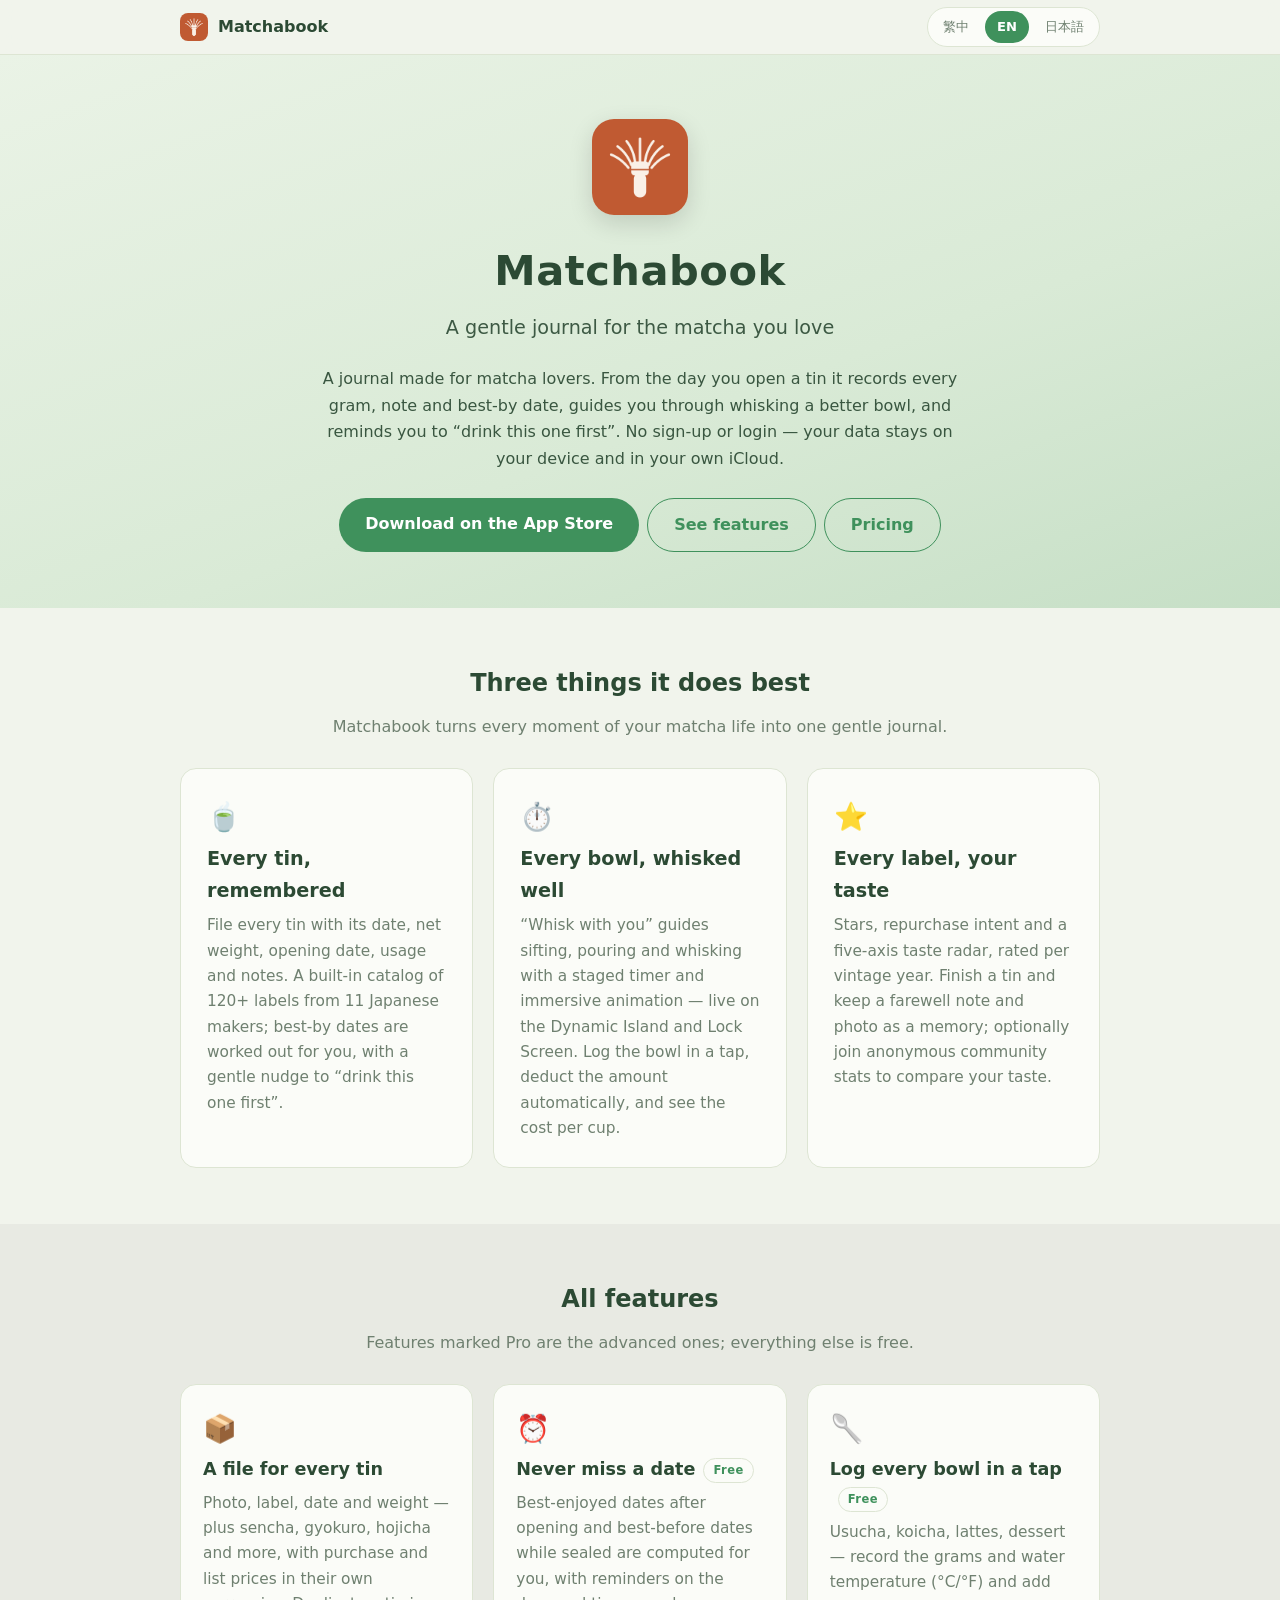
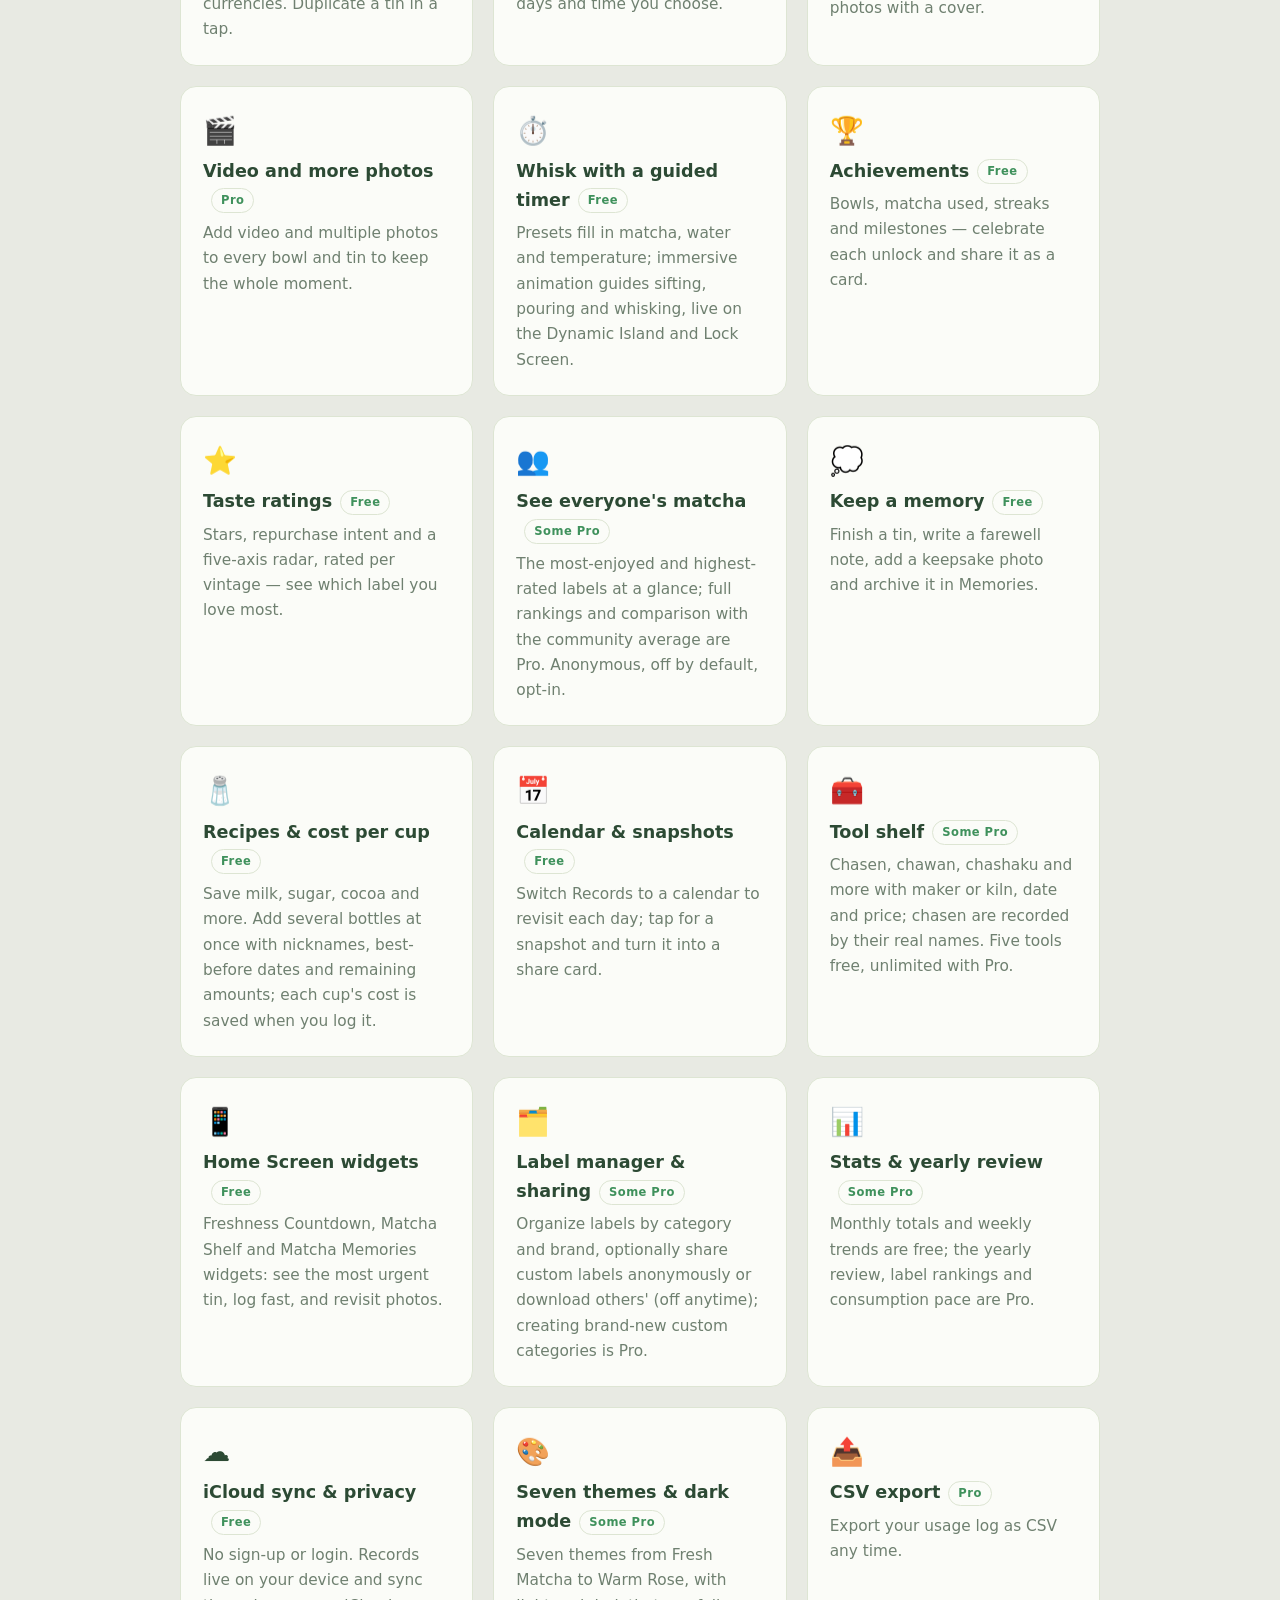
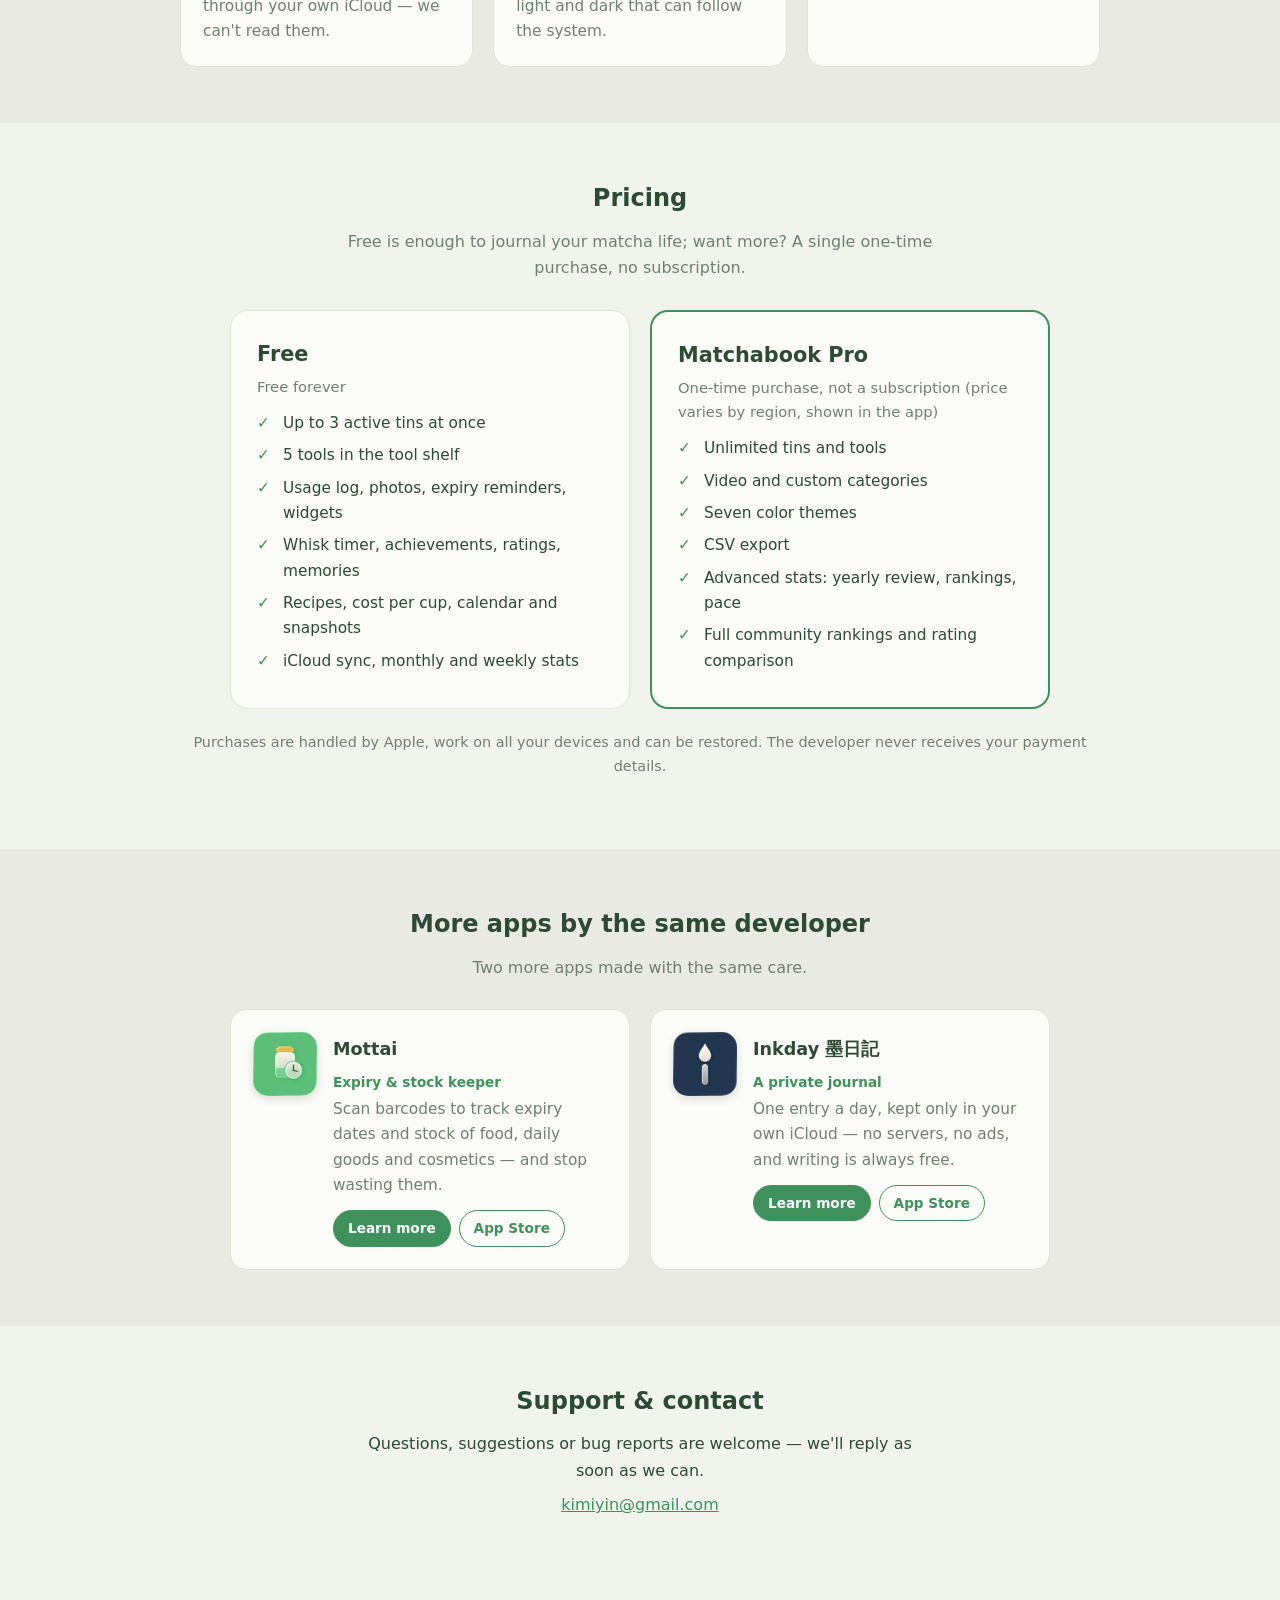
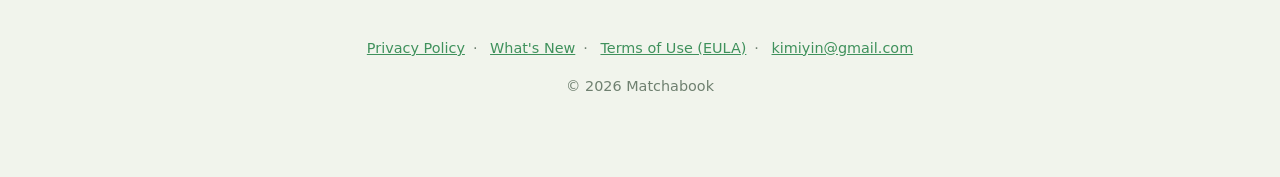
==== commit ffbacef2: "landing：版本更新獨立成 changelog.html（頁尾連結）；購買方案下方新增「同一位開發者的其他 App」（Mottai、Inkday，主連結導介紹頁、次連結 App Store） Co" ====
--- a/index.html
+++ b/index.html
@@ -91,6 +91,14 @@
   .vdate{color:var(--muted);font-size:.85rem}
   .ver ul{margin:0;padding-left:20px;color:var(--muted);font-size:.96rem}
   .ver li{margin:4px 0}
+  .apps{display:grid;grid-template-columns:repeat(auto-fit,minmax(300px,1fr));gap:20px;max-width:820px;margin:0 auto}
+  .card.app{display:flex;gap:16px;align-items:flex-start}
+  .card.app img{width:64px;height:64px;border-radius:15px;flex:none;box-shadow:0 3px 10px rgba(0,0,0,.12)}
+  .apptag{color:var(--accent);font-size:.85rem;font-weight:600;margin-bottom:4px}
+  .applinks{display:flex;gap:8px;margin-top:12px;flex-wrap:wrap}
+  .mini{display:inline-block;background:var(--accent);color:#fff;text-decoration:none;font-weight:700;font-size:.85rem;padding:6px 14px;border-radius:999px;border:1.5px solid var(--accent)}
+  .mini.ghost{background:transparent;color:var(--accent)}
+  .back{display:inline-block;margin:0 0 18px;font-size:.92rem}
   .support{text-align:center}
   .support p{max-width:560px;margin:8px auto}
   footer{padding:40px 0 64px;text-align:center;color:var(--muted);font-size:.9rem}
@@ -176,11 +184,12 @@
   </div>
 </section>
 
-<section id="changelog" class="alt">
-  <div class="wrap">
-    <h2><span class="zh">版本更新</span><span class="en">What's New</span><span class="ja">更新履歴</span></h2>
-    <div class="vers">
-      <div class="ver"><div class="vhead"><span class="vnum">v1.11.0</span><span class="vdate">2026-10</span></div><ul><li><span class="zh">「陪你刷」分階段沖泡計時：篩粉、注湯、刷茶一步步引導，搭配沉浸式動畫</span><span class="en">“Whisk with you” staged brewing timer: sifting, pouring and whisking guided step by step with immersive animation</span><span class="ja">「一緒に点てる」段階タイマー：ふるう・注ぐ・点てるを順に案内し、没入アニメーションで演出</span></li><li><span class="zh">動態島與鎖定螢幕即時顯示沖泡進度（Live Activity）</span><span class="en">Live progress on the Dynamic Island and Lock Screen (Live Activity)</span><span class="ja">ダイナミックアイランドとロック画面に進行をリアルタイム表示（Live Activity）</span></li><li><span class="zh">全新成就頁：碗數、用量、連續天數、刷茶時間與里程碑；達成時慶祝，並可分享成就卡</span><span class="en">New Achievements page: bowls, amounts, streaks, whisking time and milestones, with a celebration on unlock and shareable cards</span><span class="ja">新しい実績ページ：碗数・使用量・連続日数・点てた時間・マイルストーン。達成時のお祝いとシェアカード</span></li><li><span class="zh">品味評分改依年份（vintage）分開記錄</span><span class="en">Taste ratings are now recorded per vintage year</span><span class="ja">テイスティング評価を年（ヴィンテージ）ごとに記録</span></li><li><span class="zh">配方批次大改：同款多瓶一次新增（可設瓶數）、可同時使用，加暱稱、保存期限與剩餘量，批次可刪除</span><span class="en">Major recipe-batch upgrade: add several bottles at once, use them together, with nicknames, best-before dates, remaining amounts, and deletable batches</span><span class="ja">レシピバッチを大幅強化：複数本を一度に追加して同時に使用、ニックネーム・保存期限・残量・バッチの削除</span></li><li><span class="zh">記錄用量時可直接挑「未開封」批次，存檔後自動轉為使用中；每杯成本在存檔當下記住，換瓶或用完都不受影響</span><span class="en">Pick an unopened batch when logging — it switches to In Use once saved; each cup's cost is saved at log time and never changes when you swap or finish a bottle</span><span class="ja">記録時に「未開封」のバッチを選べ、保存後に自動で「使用中」へ。1杯のコストは記録時に保存され、本を替えても変わりません</span></li><li><span class="zh">器具可記原價與幣別</span><span class="en">Tools can record a list price and currency</span><span class="ja">道具に定価と通貨を記録可能</span></li><li><span class="zh">最低支援 iOS 升為 18.0</span><span class="en">Minimum iOS version is now 18.0</span><span class="ja">対応 OS を iOS 18.0 以降に変更</span></li></ul></div><div class="ver"><div class="vhead"><span class="vnum">v1.10.0</span><span class="vdate">2026-10</span></div><ul><li><span class="zh">為每支銘柄評分：星等、想不想回購、旨／甘／苦／香／口感五味雷達</span><span class="en">Per-label ratings: stars, repurchase intent and a five-axis taste radar (umami, sweetness, bitterness, aroma, texture)</span><span class="ja">銘柄ごとの評価：星・再購入意向・旨/甘/苦/香/口感の5軸レーダー</span></li><li><span class="zh">社群統計：最多人喝、評價最高排行，並與你的評分、雷達跟社群平均對照（匿名貢獻、預設關閉；完整排行與對照為 Pro）</span><span class="en">Community stats: most-enjoyed and highest-rated rankings, compared with your own ratings and radar (anonymous, off by default; full rankings and comparison are Pro)</span><span class="ja">コミュニティ統計：最も飲まれた・評価の高いランキングと、自分の評価・レーダーの比較（匿名・初期オフ。詳しいランキングと比較は Pro）</span></li><li><span class="zh">喝完留回憶：告別心得與紀念照，封存到「回憶」分頁</span><span class="en">Farewell memories: a note and keepsake photo archived in the Memories tab</span><span class="ja">飲み終えた缶の思い出：感想と記念写真を「思い出」タブに保存</span></li><li><span class="zh">沖泡水溫記錄，攝氏／華氏皆可</span><span class="en">Record brewing temperature in °C or °F</span><span class="ja">抽出温度の記録（摂氏・華氏）</span></li><li><span class="zh">銘柄完整記錄本與評分頁；收藏冊可依茶類分段、依品牌分群</span><span class="en">A full record page per label with its ratings; the collection can be split by tea type and grouped by brand</span><span class="ja">銘柄ごとの記録ページと評価ページ。コレクションは茶類で分け、ブランドでグループ表示</span></li></ul></div><div class="ver"><div class="vhead"><span class="vnum">v1.9.0</span><span class="vdate">2026-09</span></div><ul><li><span class="zh">統一媒體：每一杯與每一罐都能加入多張照片與影片，可設封面</span><span class="en">Unified media: add multiple photos and videos to every bowl and tin, with a cover</span><span class="ja">メディア統合：一杯にも一缶にも複数の写真と動画を追加し、カバーも設定</span></li><li><span class="zh">深色外觀：跟隨系統或固定淺色／深色</span><span class="en">Dark appearance: follow the system or lock light or dark</span><span class="ja">ダーク外観：システム連動またはライト／ダーク固定</span></li><li><span class="zh">每罐雙價格：實際購入金額與原價，各自選擇幣別</span><span class="en">Dual prices per tin: what you paid and the list price, each in its own currency</span><span class="ja">缶ごとに2つの価格：実際の購入額と定価を別々の通貨で</span></li><li><span class="zh">更多內建茶類（煎茶、玉露、焙茶等）與自訂分類</span><span class="en">More built-in tea types (sencha, gyokuro, hojicha…) and custom categories</span><span class="ja">煎茶・玉露・ほうじ茶などの茶類を追加し、カスタム分類にも対応</span></li><li><span class="zh">銘柄管理頁：依分類與品牌整理、新增／編輯／刪除、一鍵刪整個品牌</span><span class="en">Label manager: organize by category and brand, add, edit and delete, remove a whole brand in one tap</span><span class="ja">銘柄の管理：分類とブランドで整理、追加・編集・削除、ブランドごと一括削除</span></li><li><span class="zh">社群共享銘柄：可選擇匿名貢獻自訂銘柄、瀏覽下載他人分享（可隨時關閉）</span><span class="en">Community-shared labels: optionally contribute custom labels anonymously and browse others' (off anytime)</span><span class="ja">コミュニティ共有の銘柄：自作銘柄を匿名で共有・他の人の銘柄をダウンロード（いつでもオフ）</span></li><li><span class="zh">一鍵複製為新罐、到期通知可自訂送達時間、顯示語言切換、抹茶櫃新圖示</span><span class="en">Duplicate a tin in a tap, custom reminder delivery time, display-language switch and a new shelf icon</span><span class="ja">缶のワンタップ複製・通知時刻のカスタマイズ・表示言語の切り替え・抹茶棚の新アイコン</span></li><li><span class="zh">加入 Google Firebase 的匿名當機診斷與彙總使用分析（不含可識別個人的資訊、不追蹤）</span><span class="en">Anonymous crash diagnostics and aggregate usage analytics through Google Firebase (nothing personally identifying, no tracking)</span><span class="ja">Google Firebase による匿名のクラッシュ診断と集計された利用分析を追加（個人を特定する情報なし・トラッキングなし）</span></li></ul></div><div class="ver"><div class="vhead"><span class="vnum">v1.7.0</span><span class="vdate">2026-09</span></div><ul><li><span class="zh">紀錄頁日曆檢視：連續捲動、日格顯示照片封面、月摘要</span><span class="en">Records calendar view with continuous scrolling, photo covers on each day and a monthly summary</span><span class="ja">記録のカレンダー表示：連続スクロール、日ごとの写真カバー、月の概要</span></li><li><span class="zh">點開一筆紀錄是一張精美快照，一鍵產生分享圖卡；照片可左右滑動與全螢幕縮放</span><span class="en">Tap a record for a clean snapshot and make a share card in a tap; swipe through photos and zoom full screen</span><span class="ja">記録をタップするときれいなスナップショットに。ワンタップでシェアカード、写真はスワイプとフルスクリーン拡大に対応</span></li><li><span class="zh">「抹茶回憶」相片小工具：隨機輪播過往照片</span><span class="en">“Matcha Memories” photo widget that rotates past photos</span><span class="ja">「抹茶の思い出」写真ウィジェット：過去の写真をランダム表示</span></li><li><span class="zh">器具「收藏」狀態與收藏櫃（可拖曳排序）；抹茶櫃新增「可用」篩選</span><span class="en">A “Collected” tool status and a collection shelf you can reorder; a new “available” filter on the shelf</span><span class="ja">道具の「コレクション」状態と並べ替えできるコレクション棚。抹茶棚に「使用可能」フィルタ</span></li></ul></div><div class="ver"><div class="vhead"><span class="vnum">v1.6.0</span><span class="vdate">2026-09</span></div><ul><li><span class="zh">配方櫃：把牛奶、糖、可可建檔並設預設用量，記一杯時一鍵帶入</span><span class="en">Recipe shelf: file milk, sugar, cocoa and more with default amounts, filled in with a tap when logging</span><span class="ja">配合棚：ミルク・砂糖・ココアなどを既定量つきで登録し、記録時にワンタップで入力</span></li><li><span class="zh">一筆用量可搭配多筆配方與器具；每杯花費估算（依罐與配方單價，配方可記多個批次）</span><span class="en">One entry can pair several recipes and tools; cost per cup estimated from tin and recipe unit prices, with multiple batches per recipe</span><span class="ja">1件の記録に複数の配合と道具を紐づけ可能。缶と配合の単価から1杯のコストを試算（配合は複数バッチ対応）</span></li><li><span class="zh">用量紀錄支援多張照片；抹茶罐首頁依品牌分群</span><span class="en">Multiple photos per record; tins grouped by brand on the shelf</span><span class="ja">記録に複数の写真。抹茶棚をブランド別にグループ表示</span></li><li><span class="zh">統計新增「次數」，年月標題可點選跳月；設定頁可回看新功能介紹</span><span class="en">A “times” stat, tappable month headers, and a way to revisit what's new in Settings</span><span class="ja">統計に「回数」を追加、年月見出しをタップで移動、設定から新機能の紹介を再表示</span></li></ul></div><div class="ver"><div class="vhead"><span class="vnum">v1.5.0</span><span class="vdate">2026-09</span></div><ul><li><span class="zh">器具櫃：茶筅、茶碗、茶杓、篩、茶筅立て、茶巾、棗／茶入建檔，含照片、作者／窯元、入手日與價格</span><span class="en">Tool shelf: chasen, chawan, chashaku, sieve, chasen stand, chakin and natsume/chaire with photos, maker or kiln, date and price</span><span class="ja">道具棚：茶筅・茶碗・茶杓・ふるい・茶筅立て・茶巾・棗／茶入を写真・作家／窯元・入手日・価格つきで登録</span></li><li><span class="zh">茶筅依「真、數穗、常穗、荒穗、八十本立、百本立、百二十本立」登錄穗型</span><span class="en">Record a chasen by its real type: shin, kazuho, tsunehō, arahō, 80-, 100- and 120-prong and more</span><span class="ja">茶筅は「真・数穂・常穂・荒穂・八十本立・百本立・百二十本立」の穂型で記録</span></li><li><span class="zh">作者／窯元聚合頁、器具狀態（使用中、損壞、遺失、已退役）；免費 5 件、Pro 無上限</span><span class="en">Maker and kiln pages, tool statuses (in use, damaged, lost, retired); five tools free, unlimited with Pro</span><span class="ja">作家・窯元ページ、道具の状態（使用中・破損・紛失・引退）。無料は5点、Pro は無制限</span></li></ul></div><div class="ver"><div class="vhead"><span class="vnum">v1.4.0</span><span class="vdate">2026-08</span></div><ul><li><span class="zh">七套主題配色（清新抹茶、沉穩大地、柔和莓果、經典墨藍、靜謐藕紫、復古羊皮、暖霞玫瑰），預設為抹茶綠</span><span class="en">Seven color themes, with Fresh Matcha as the default</span><span class="ja">7つのテーマ配色（既定はフレッシュ抹茶）</span></li><li><span class="zh">銘柄照片沿用：拍過一次，之後新增同款自動帶入代表照，選擇器顯示縮圖</span><span class="en">Label photos carry over: shoot once and new tins of the same label reuse the photo, with thumbnails in the picker</span><span class="ja">銘柄の写真を引き継ぎ：一度撮れば同じ銘柄を追加するとき代表写真が自動で入り、選択画面にサムネイルを表示</span></li></ul></div><div class="ver"><div class="vhead"><span class="vnum">v1.3.0</span><span class="vdate">2026-07</span></div><ul><li><span class="zh">主畫面小工具：賞味倒數（一鍵新增新罐）與抹茶櫃（點筆型圖示快速記一筆）</span><span class="en">Home Screen widgets: Freshness Countdown (add a tin in a tap) and Matcha Shelf (tap the pencil to log fast)</span><span class="ja">ホーム画面ウィジェット：賞味カウントダウン（缶をワンタップ追加）と抹茶棚（鉛筆アイコンですばやく記録）</span></li><li><span class="zh">分享卡與照片回顧：用量照片、抹茶時光相簿、年度回顧嵌入照片</span><span class="en">Share cards and photo review: usage photos, a Matcha Moments album and photos in the yearly review</span><span class="ja">シェアカードと写真の振り返り：使用記録の写真・抹茶タイムのアルバム・年間の振り返りに写真</span></li><li><span class="zh">進階統計（Pro）</span><span class="en">Advanced stats (Pro)</span><span class="ja">詳細統計（Pro）</span></li></ul></div><div class="ver"><div class="vhead"><span class="vnum">v1.1.0</span><span class="vdate">2026-07</span></div><ul><li><span class="zh">iCloud 同步：紀錄透過你自己的 iCloud 私有資料庫在裝置間同步，開發者無法存取</span><span class="en">iCloud sync: records sync across your devices through your own private iCloud database — the developer can't access them</span><span class="ja">iCloud 同期：記録はご自身の iCloud プライベートデータベースで端末間同期され、開発者は参照できません</span></li></ul></div><div class="ver"><div class="vhead"><span class="vnum">v1.0.0</span><span class="vdate">2026-07</span></div><ul><li><span class="zh">首次發布：抹茶罐建檔、用量紀錄與罐內剩餘量、賞味與保存期限提醒、用量統計</span><span class="en">First release: tin filing, usage log with remaining amount, best-by and expiry reminders, and usage stats</span><span class="ja">初回リリース：缶の登録・使用記録と残量・賞味／保存期限のリマインダー・使用量の統計</span></li><li><span class="zh">Matchabook Pro 一次買斷</span><span class="en">Matchabook Pro as a one-time purchase</span><span class="ja">Matchabook Pro（買い切り）</span></li></ul></div>
+<section id="apps" class="alt">
+  <div class="wrap">
+    <h2><span class="zh">同一位開發者的其他 App</span><span class="en">More apps by the same developer</span><span class="ja">同じ開発者の他のアプリ</span></h2>
+    <p class="lede"><span class="zh">用同樣的心意做的另外兩款 App。</span><span class="en">Two more apps made with the same care.</span><span class="ja">同じ思いで作った、もう2つのアプリです。</span></p>
+    <div class="apps">
+      <div class="card app"><img src="mottai-icon.png" alt="" width="64" height="64"><div><h3>Mottai</h3><div class="apptag"><span class="zh">到期與庫存管家</span><span class="en">Expiry & stock keeper</span><span class="ja">賞味期限と在庫の管理</span></div><p><span class="zh">掃條碼快速記錄，掌握家裡食物、日用品與美妝的到期日與存量，不再放到過期。</span><span class="en">Scan barcodes to track expiry dates and stock of food, daily goods and cosmetics — and stop wasting them.</span><span class="ja">バーコードですばやく記録。食品・日用品・コスメの期限と在庫を把握して、期限切れをなくします。</span></p><div class="applinks"><a class="mini" href="https://seanseanyin.github.io/mottai-site/landing.html"><span class="zh">看介紹</span><span class="en">Learn more</span><span class="ja">詳しく見る</span></a><a class="mini ghost" href="https://apps.apple.com/app/id6793061733">App Store</a></div></div></div><div class="card app"><img src="inkday-icon.png" alt="" width="64" height="64"><div><h3>Inkday 墨日記</h3><div class="apptag"><span class="zh">私人日記</span><span class="en">A private journal</span><span class="ja">プライベート日記</span></div><p><span class="zh">一日一篇、只存在你自己的 iCloud；沒有伺服器、沒有廣告，寫日記永遠免費。</span><span class="en">One entry a day, kept only in your own iCloud — no servers, no ads, and writing is always free.</span><span class="ja">1日1ページ、データはご自身の iCloud にだけ。サーバーも広告もなく、書くことはずっと無料です。</span></p><div class="applinks"><a class="mini" href="https://seanseanyin.github.io/inkday-site/landing.html"><span class="zh">看介紹</span><span class="en">Learn more</span><span class="ja">詳しく見る</span></a><a class="mini ghost" href="https://apps.apple.com/app/id6797171199">App Store</a></div></div></div>
     </div>
   </div>
 </section>
@@ -197,6 +206,7 @@
   <div class="wrap">
     <p>
       <a href="privacy.html" class="zh">隱私權政策</a><a href="privacy-en.html" class="en">Privacy Policy</a><a href="privacy-ja.html" class="ja">プライバシーポリシー</a>·
+      <a href="changelog.html"><span class="zh">版本更新</span><span class="en">What's New</span><span class="ja">更新履歴</span></a>·
       <a href="https://www.apple.com/legal/internet-services/itunes/dev/stdeula/"><span class="zh">使用條款（EULA）</span><span class="en">Terms of Use (EULA)</span><span class="ja">利用規約（EULA）</span></a>·
       <a href="mailto:kimiyin@gmail.com">kimiyin@gmail.com</a>
     </p>
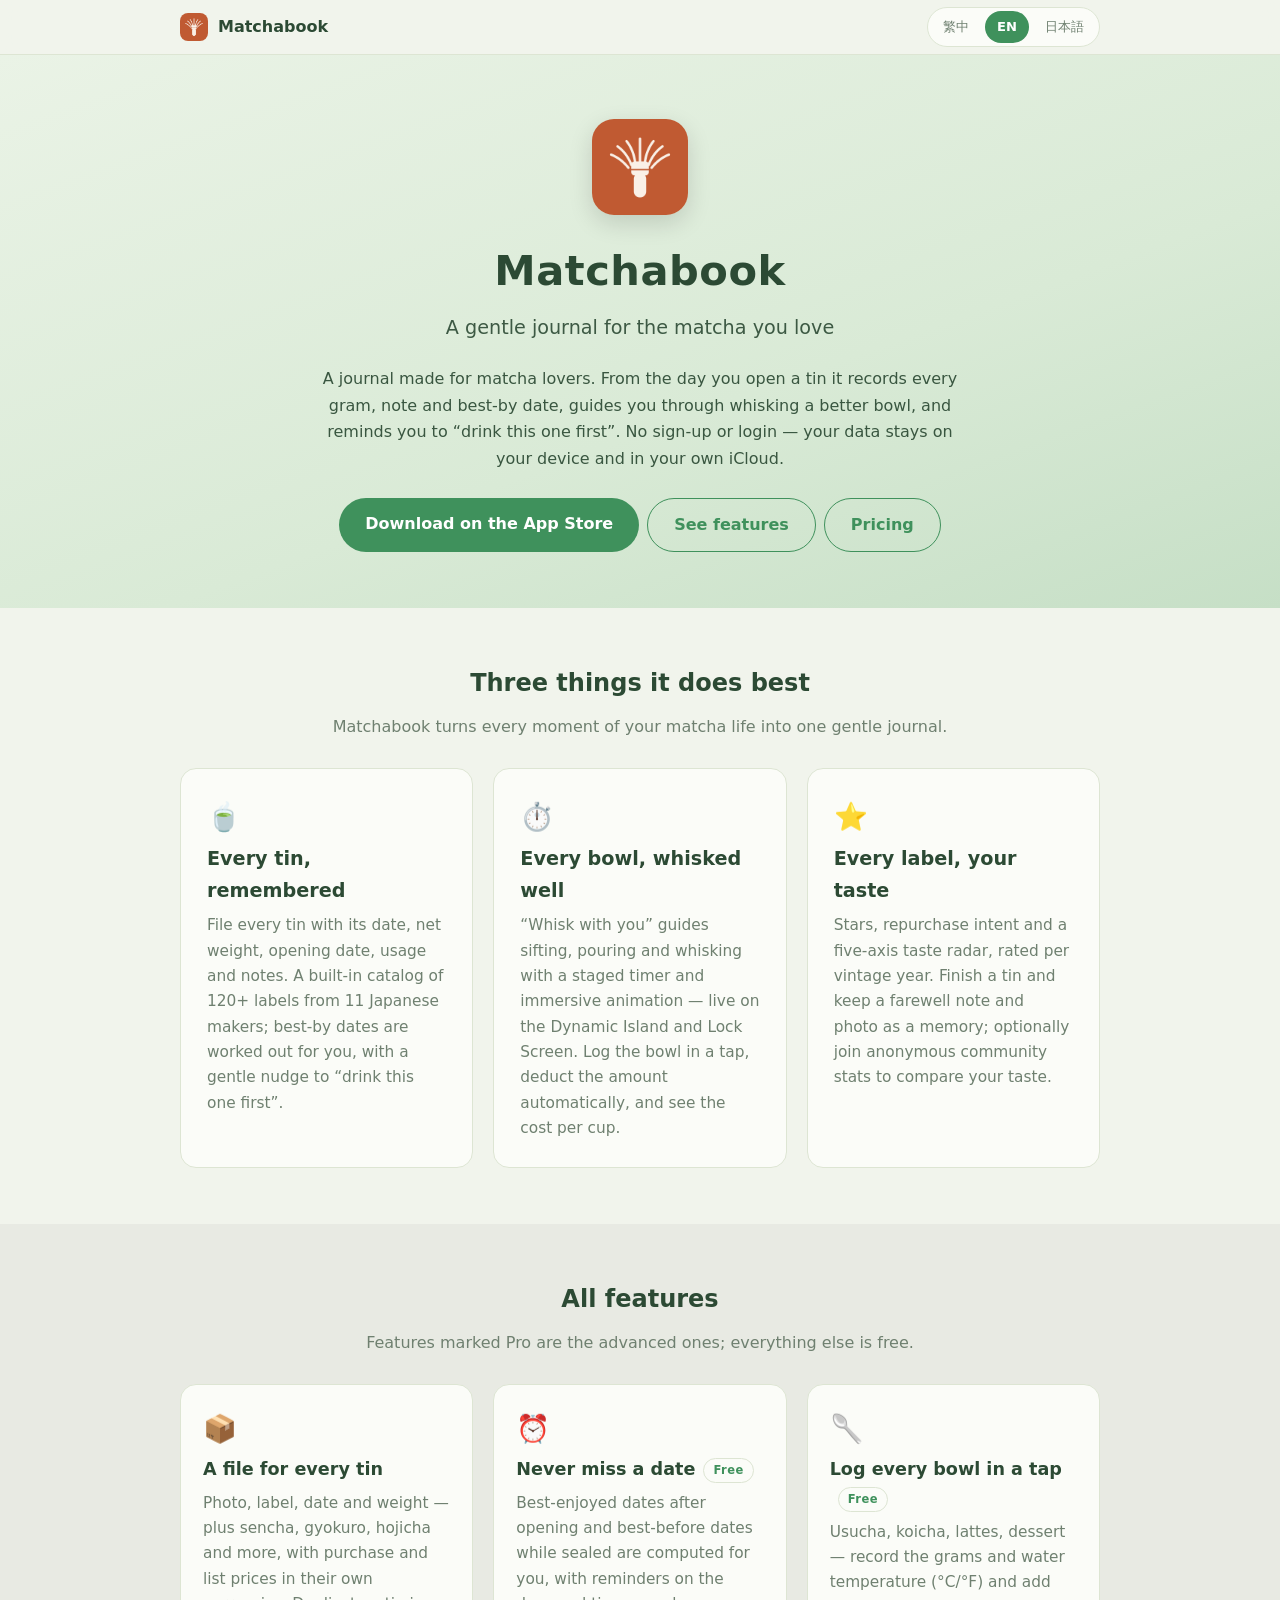
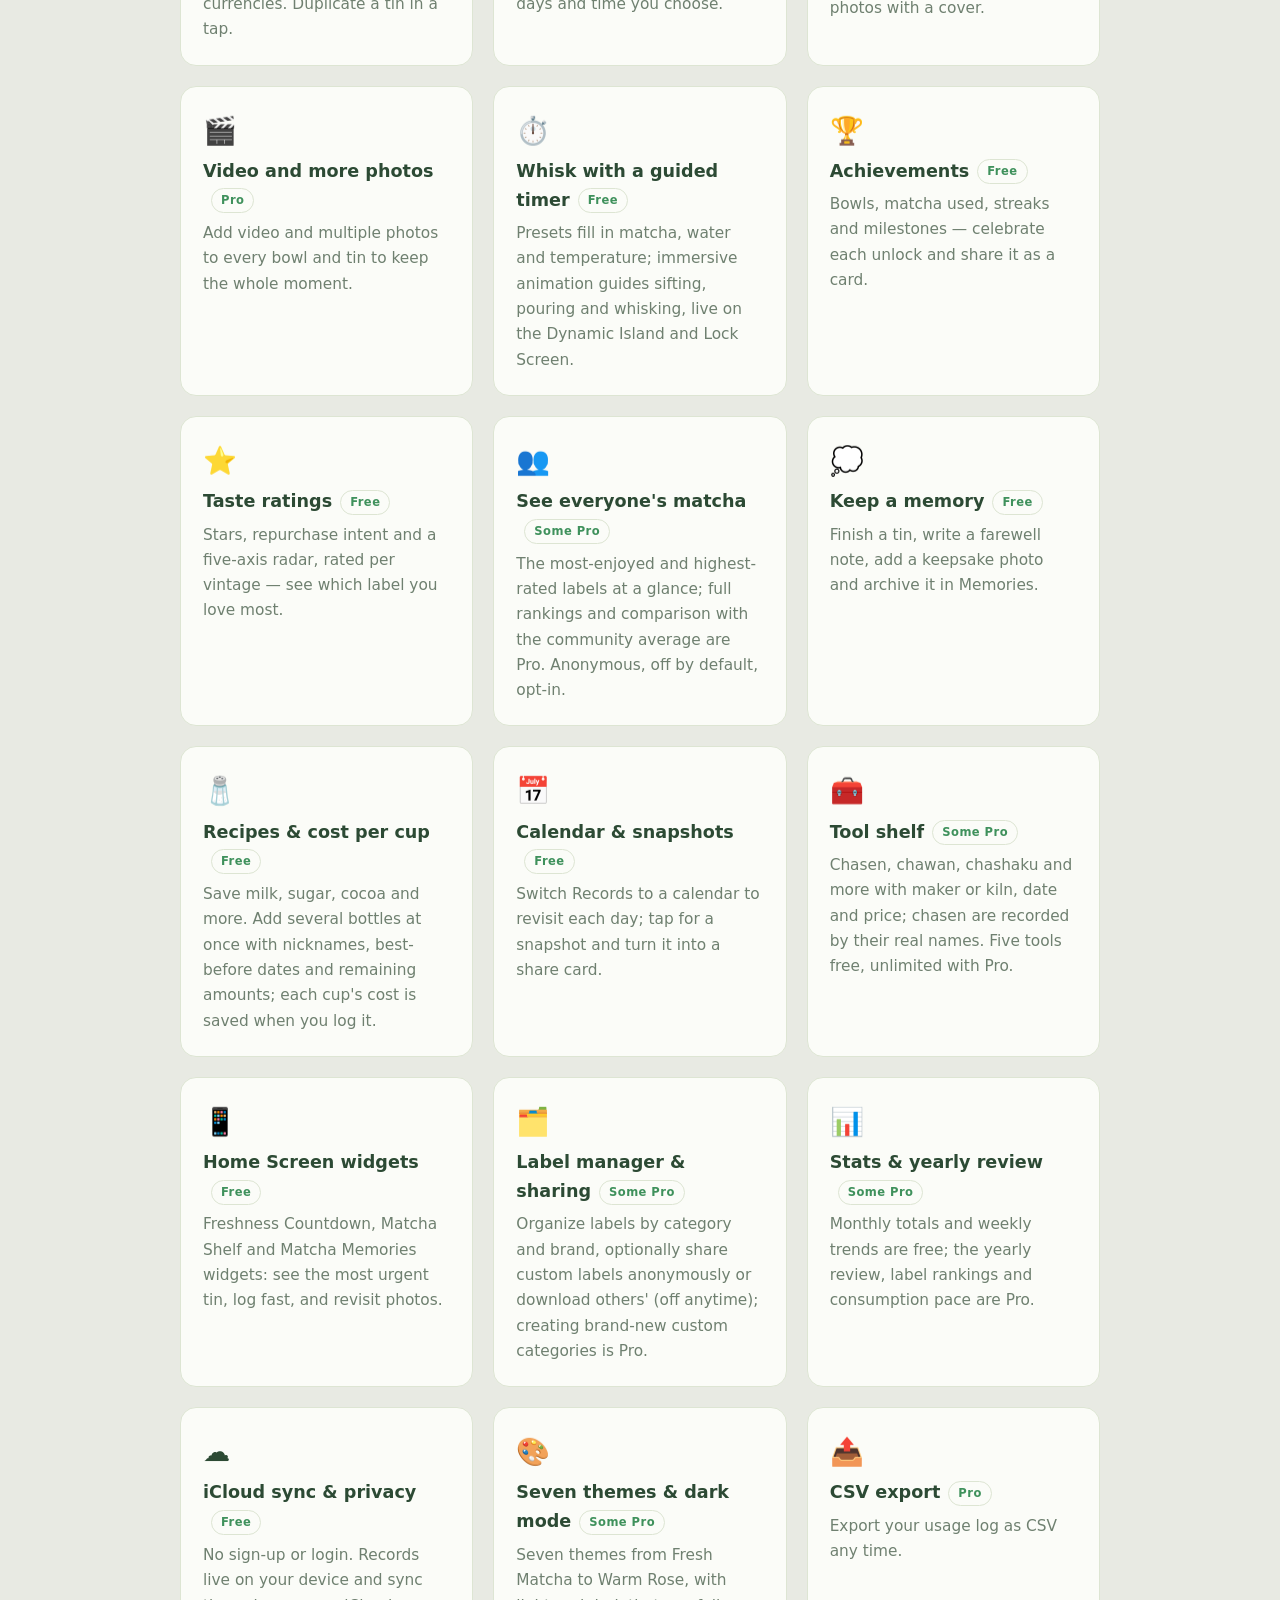
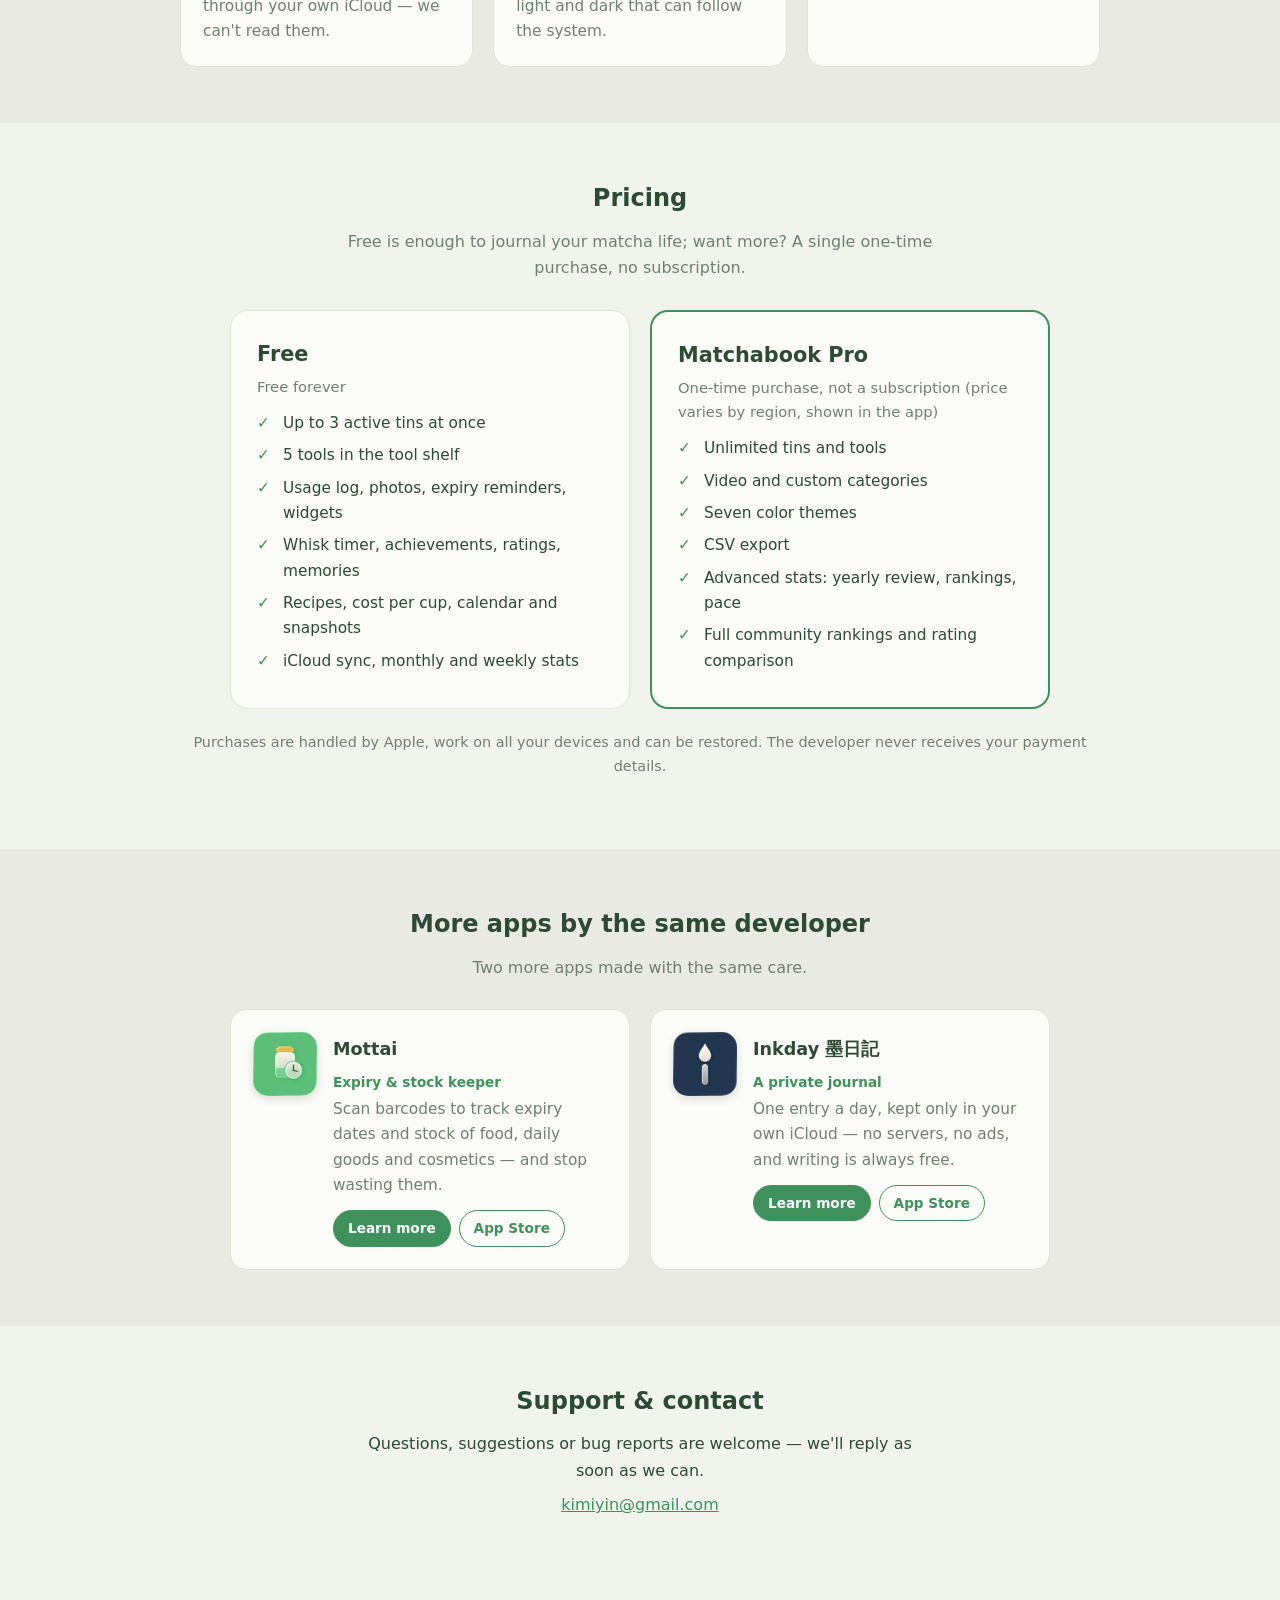
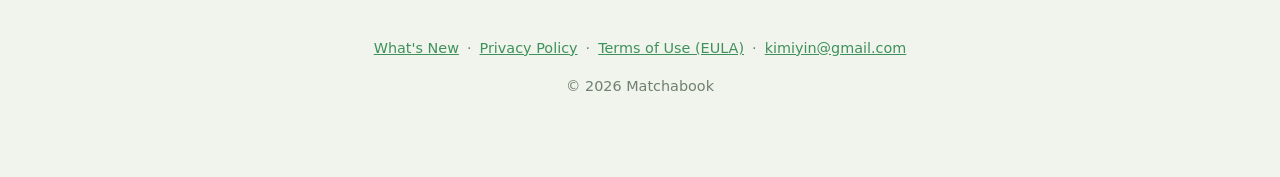
==== commit 94170e17: "其他 App 連結改導各站首頁；站台改由共用產生器輸出 Co-Authored-By: Claude Sonnet 5.5 <noreply@anthropic.com>" ====
--- a/index.html
+++ b/index.html
@@ -5,13 +5,13 @@
 <meta name="viewport" content="width=device-width, initial-scale=1">
 <title>Matchabook 抹茶誌 — 為心愛的抹茶，寫一本溫柔日記</title>
 <meta name="description" content="Matchabook 抹茶誌：專為抹茶愛好者打造的記錄 App。記錄每一罐抹茶、分階段刷茶計時、品味評分、每杯花費與到期提醒。A gentle journal for the matcha you love — tins, whisking timer, ratings, cost per cup and reminders.">
-<meta name="theme-color" content="#F1F4EC" media="(prefers-color-scheme: light)">
-<meta name="theme-color" content="#121A15" media="(prefers-color-scheme: dark)">
-<meta name="apple-mobile-web-app-title" content="Matchabook">
 <link rel="icon" href="favicon.ico" sizes="any">
 <link rel="icon" type="image/png" sizes="32x32" href="favicon-32.png">
 <link rel="apple-touch-icon" sizes="180x180" href="apple-touch-icon.png">
 <link rel="manifest" href="site.webmanifest">
+<meta name="apple-mobile-web-app-title" content="Matchabook">
+<meta name="theme-color" content="#F1F4EC" media="(prefers-color-scheme: light)">
+<meta name="theme-color" content="#121A15" media="(prefers-color-scheme: dark)">
 <meta property="og:title" content="Matchabook 抹茶誌">
 <meta property="og:description" content="為心愛的抹茶，寫一本溫柔日記 · A gentle journal for the matcha you love">
 <meta property="og:image" content="https://seanseanyin.github.io/matchabook-site/icon-512.png">
@@ -33,7 +33,6 @@
        color:var(--deep);background:var(--bg);line-height:1.65;-webkit-font-smoothing:antialiased}
   a{color:var(--accent)}
   .wrap{max-width:960px;margin:0 auto;padding:0 20px}
-  /* 多語切換：預設只顯示繁中，JS 依 data-lang 切換 */
   .en,.ja{display:none}
   html[data-lang="en"] .zh,html[data-lang="ja"] .zh{display:none}
   html[data-lang="en"] .en{display:inline}
@@ -106,7 +105,6 @@
 </style>
 </head>
 <body>
-
 <div class="topbar">
   <div class="wrap">
     <a class="topbrand" href="#top"><img src="icon-192.png" alt="" width="28" height="28">Matchabook</a>
@@ -145,7 +143,7 @@
     <h2><span class="zh">所有功能</span><span class="en">All features</span><span class="ja">すべての機能</span></h2>
     <p class="lede"><span class="zh">標示「Pro」的是進階功能，其餘全部免費。</span><span class="en">Features marked Pro are the advanced ones; everything else is free.</span><span class="ja">「Pro」の表示は上級機能です。それ以外はすべて無料。</span></p>
     <div class="grid">
-      <div class="card"><div class="emoji">📦</div><h3><span class="zh">為每一罐建檔</span><span class="en">A file for every tin</span><span class="ja">一缶ごとにカルテ</span></h3><p><span class="zh">拍照、選銘柄、記入手日與罐裝重量；抹茶之外還能收煎茶、玉露、焙茶，並分別記購入金額與原價。一鍵複製為新罐。</span><span class="en">Photo, label, date and weight — plus sencha, gyokuro, hojicha and more, with purchase and list prices in their own currencies. Duplicate a tin in a tap.</span><span class="ja">写真・銘柄・入手日・内容量を記録。煎茶・玉露・ほうじ茶なども管理でき、購入額と定価を別々の通貨で。缶はワンタップで複製。</span></p></div><div class="card"><div class="emoji">⏰</div><h3><span class="zh">到期不再錯過</span><span class="en">Never miss a date</span><span class="ja">期限を見逃さない</span><span class="pill"><span class="zh">免費</span><span class="en">Free</span><span class="ja">無料</span></span></h3><p><span class="zh">開封後的賞味日期、未開封的保存期限都自動計算，並在你設定的天數與時間送出提醒。</span><span class="en">Best-enjoyed dates after opening and best-before dates while sealed are computed for you, with reminders on the days and time you choose.</span><span class="ja">開封後の賞味の目安も未開封の保存期限も自動計算。設定した日数と時刻にリマインダーが届きます。</span></p></div><div class="card"><div class="emoji">🥄</div><h3><span class="zh">一鍵記錄每一碗</span><span class="en">Log every bowl in a tap</span><span class="ja">一服ごとにワンタップ記録</span><span class="pill"><span class="zh">免費</span><span class="en">Free</span><span class="ja">無料</span></span></h3><p><span class="zh">薄茶、濃茶、拿鐵、甜點……記下用量與水溫（°C／°F），為每一杯加入多張照片，設定封面。</span><span class="en">Usucha, koicha, lattes, dessert — record the grams and water temperature (°C/°F) and add photos with a cover.</span><span class="ja">薄茶・濃茶・ラテ・お菓子づくり。使用量と温度（°C/°F）を記録し、写真を複数追加してカバーも設定。</span></p></div><div class="card"><div class="emoji">🎬</div><h3><span class="zh">影片與更多照片</span><span class="en">Video and more photos</span><span class="ja">動画と写真</span><span class="pill"><span class="zh">Pro</span><span class="en">Pro</span><span class="ja">Pro</span></span></h3><p><span class="zh">每一杯、每一罐都能加入影片與多張照片，留下沖泡的完整瞬間。</span><span class="en">Add video and multiple photos to every bowl and tin to keep the whole moment.</span><span class="ja">一杯にも一缶にも動画と複数の写真を追加して、点てる瞬間をまるごと残せます。</span></p></div><div class="card"><div class="emoji">⏱️</div><h3><span class="zh">陪你刷：分階段計時</span><span class="en">Whisk with a guided timer</span><span class="ja">一緒に点てる：段階タイマー</span><span class="pill"><span class="zh">免費</span><span class="en">Free</span><span class="ja">無料</span></span></h3><p><span class="zh">依茶譜帶出抹茶、水量與水溫，沉浸式動畫陪你篩粉、注湯、刷茶；動態島與鎖定螢幕即時顯示進度。</span><span class="en">Presets fill in matcha, water and temperature; immersive animation guides sifting, pouring and whisking, live on the Dynamic Island and Lock Screen.</span><span class="ja">茶譜から抹茶・お湯・温度を自動入力。没入アニメがふるう・注ぐ・点てるを案内し、ダイナミックアイランドとロック画面に進行を表示。</span></p></div><div class="card"><div class="emoji">🏆</div><h3><span class="zh">成就</span><span class="en">Achievements</span><span class="ja">実績</span><span class="pill"><span class="zh">免費</span><span class="en">Free</span><span class="ja">無料</span></span></h3><p><span class="zh">累積碗數、抹茶用量、連續天數與里程碑，達成時有小小的慶祝，還能做成成就卡分享。</span><span class="en">Bowls, matcha used, streaks and milestones — celebrate each unlock and share it as a card.</span><span class="ja">点てた碗数・抹茶の量・連続日数・マイルストーン。達成時はお祝いと、シェアカードの作成も。</span></p></div><div class="card"><div class="emoji">⭐</div><h3><span class="zh">品味評分</span><span class="en">Taste ratings</span><span class="ja">テイスティング評価</span><span class="pill"><span class="zh">免費</span><span class="en">Free</span><span class="ja">無料</span></span></h3><p><span class="zh">星等、想不想回購與五味雷達，依年份分開評分，一眼看懂你最愛哪一款。</span><span class="en">Stars, repurchase intent and a five-axis radar, rated per vintage — see which label you love most.</span><span class="ja">星・再購入意向・5軸レーダーを年ごとに記録。いちばん好きな銘柄がひと目で分かります。</span></p></div><div class="card"><div class="emoji">👥</div><h3><span class="zh">看看大家的抹茶</span><span class="en">See everyone's matcha</span><span class="ja">みんなの抹茶を見る</span><span class="pill"><span class="zh">部分 Pro</span><span class="en">Some Pro</span><span class="ja">一部 Pro</span></span></h3><p><span class="zh">最多人喝、評價最高的銘柄一目了然；完整排行與你和社群平均的對照為 Pro。匿名、預設關閉、由你決定是否加入。</span><span class="en">The most-enjoyed and highest-rated labels at a glance; full rankings and comparison with the community average are Pro. Anonymous, off by default, opt-in.</span><span class="ja">最も飲まれ評価の高い銘柄がひと目で。詳しいランキングとコミュニティ平均との比較は Pro。匿名・初期状態はオフで参加は任意。</span></p></div><div class="card"><div class="emoji">💭</div><h3><span class="zh">喝完，留個回憶</span><span class="en">Keep a memory</span><span class="ja">飲み終えたら、思い出を</span><span class="pill"><span class="zh">免費</span><span class="en">Free</span><span class="ja">無料</span></span></h3><p><span class="zh">一罐喝完，寫下告別心得、留一張紀念照，封存到「回憶」分頁，日後隨時回味。</span><span class="en">Finish a tin, write a farewell note, add a keepsake photo and archive it in Memories.</span><span class="ja">飲み終えたら別れの感想と記念写真を残し、「思い出」タブに保存して振り返れます。</span></p></div><div class="card"><div class="emoji">🧂</div><h3><span class="zh">配方與每杯花費</span><span class="en">Recipes & cost per cup</span><span class="ja">配合と1杯のコスト</span><span class="pill"><span class="zh">免費</span><span class="en">Free</span><span class="ja">無料</span></span></h3><p><span class="zh">牛奶、糖、可可建檔，記一杯一鍵帶入。同款多瓶可一次新增、同時使用，加暱稱、保存期限並看剩餘量；每杯花費在存檔當下就記住。</span><span class="en">Save milk, sugar, cocoa and more. Add several bottles at once with nicknames, best-before dates and remaining amounts; each cup's cost is saved when you log it.</span><span class="ja">ミルク・砂糖・ココアなどを登録しワンタップで入力。複数本をまとめて追加でき、ニックネーム・保存期限・残量も管理。1杯のコストは記録時に保存されます。</span></p></div><div class="card"><div class="emoji">📅</div><h3><span class="zh">日曆回顧・快照分享</span><span class="en">Calendar & snapshots</span><span class="ja">カレンダーとスナップショット</span><span class="pill"><span class="zh">免費</span><span class="en">Free</span><span class="ja">無料</span></span></h3><p><span class="zh">紀錄可切成日曆，每天喝了哪一杯一眼回顧；點開是一張快照，可一鍵做成分享圖卡。</span><span class="en">Switch Records to a calendar to revisit each day; tap for a snapshot and turn it into a share card.</span><span class="ja">記録をカレンダー表示に。毎日の一杯をひと目で振り返り、スナップショットをシェアカードにできます。</span></p></div><div class="card"><div class="emoji">🧰</div><h3><span class="zh">器具櫃</span><span class="en">Tool shelf</span><span class="ja">道具棚</span><span class="pill"><span class="zh">部分 Pro</span><span class="en">Some Pro</span><span class="ja">一部 Pro</span></span></h3><p><span class="zh">茶筅、茶碗、茶杓、篩……建檔並記作者／窯元、入手日與價格；茶筅依「真、數穗、常穗」等稱呼登錄穗型。免費 5 件，Pro 無上限。</span><span class="en">Chasen, chawan, chashaku and more with maker or kiln, date and price; chasen are recorded by their real names. Five tools free, unlimited with Pro.</span><span class="ja">茶筅・茶碗・茶杓・ふるいなどを作家／窯元・入手日・価格つきで登録。茶筅は「真・数穂・常穂」など実際の呼び方で。無料は5点、Pro は無制限。</span></p></div><div class="card"><div class="emoji">📱</div><h3><span class="zh">主畫面小工具</span><span class="en">Home Screen widgets</span><span class="ja">ホーム画面ウィジェット</span><span class="pill"><span class="zh">免費</span><span class="en">Free</span><span class="ja">無料</span></span></h3><p><span class="zh">賞味倒數、抹茶櫃、抹茶回憶三種小工具，一眼看見最急的一罐、快速記一筆、重溫過往照片。</span><span class="en">Freshness Countdown, Matcha Shelf and Matcha Memories widgets: see the most urgent tin, log fast, and revisit photos.</span><span class="ja">賞味カウントダウン・抹茶棚・抹茶の思い出の3種。最も急ぐ缶の確認、すばやい記録、過去の写真の振り返りに。</span></p></div><div class="card"><div class="emoji">🗂️</div><h3><span class="zh">銘柄管理與社群共享</span><span class="en">Label manager & sharing</span><span class="ja">銘柄の管理と共有</span><span class="pill"><span class="zh">部分 Pro</span><span class="en">Some Pro</span><span class="ja">一部 Pro</span></span></h3><p><span class="zh">依分類與品牌整理銘柄，可選擇匿名分享自訂銘柄、或下載大家貢獻的銘柄（可隨時關閉）；新增「全新自訂分類」為 Pro。</span><span class="en">Organize labels by category and brand, optionally share custom labels anonymously or download others' (off anytime); creating brand-new custom categories is Pro.</span><span class="ja">分類とブランドで銘柄を整理。自作の銘柄を匿名で共有したり、みんなの銘柄をダウンロードも（いつでもオフ）。新しいカスタム分類の作成は Pro。</span></p></div><div class="card"><div class="emoji">📊</div><h3><span class="zh">統計與年度回顧</span><span class="en">Stats & yearly review</span><span class="ja">統計と年間の振り返り</span><span class="pill"><span class="zh">部分 Pro</span><span class="en">Some Pro</span><span class="ja">一部 Pro</span></span></h3><p><span class="zh">每月用量與每週趨勢免費；年度回顧、銘柄消耗排行、享用方式占比與消耗速度為 Pro。</span><span class="en">Monthly totals and weekly trends are free; the yearly review, label rankings and consumption pace are Pro.</span><span class="ja">月間の使用量と週ごとの推移は無料。年間の振り返り・銘柄ランキング・消費ペースは Pro。</span></p></div><div class="card"><div class="emoji">☁️</div><h3><span class="zh">iCloud 同步與隱私</span><span class="en">iCloud sync & privacy</span><span class="ja">iCloud 同期とプライバシー</span><span class="pill"><span class="zh">免費</span><span class="en">Free</span><span class="ja">無料</span></span></h3><p><span class="zh">免註冊、免登入。紀錄存在你的裝置，並透過你自己的 iCloud 同步，開發者無法讀取。</span><span class="en">No sign-up or login. Records live on your device and sync through your own iCloud — we can't read them.</span><span class="ja">登録・ログイン不要。記録は端末に保存され、ご自身の iCloud で同期。開発者は参照できません。</span></p></div><div class="card"><div class="emoji">🎨</div><h3><span class="zh">七套主題・深色外觀</span><span class="en">Seven themes & dark mode</span><span class="ja">7つのテーマとダーク外観</span><span class="pill"><span class="zh">部分 Pro</span><span class="en">Some Pro</span><span class="ja">一部 Pro</span></span></h3><p><span class="zh">清新抹茶、沉穩大地、柔和莓果、經典墨藍、靜謐藕紫、復古羊皮、暖霞玫瑰；可跟隨系統或固定淺色／深色。</span><span class="en">Seven themes from Fresh Matcha to Warm Rose, with light and dark that can follow the system.</span><span class="ja">フレッシュ抹茶からウォームローズまで7つのテーマ。ライト／ダークはシステム連動も固定も可能。</span></p></div><div class="card"><div class="emoji">📤</div><h3><span class="zh">CSV 匯出</span><span class="en">CSV export</span><span class="ja">CSV 書き出し</span><span class="pill"><span class="zh">Pro</span><span class="en">Pro</span><span class="ja">Pro</span></span></h3><p><span class="zh">使用紀錄隨時匯出 CSV 帶走，自由分析。</span><span class="en">Export your usage log as CSV any time.</span><span class="ja">使用記録をいつでも CSV で書き出して分析できます。</span></p></div>
+      <div class="card"><div class="emoji">📦</div><h3><span class="zh">為每一罐建檔</span><span class="en">A file for every tin</span><span class="ja">一缶ごとにカルテ</span></h3><p><span class="zh">拍照、選銘柄、記入手日與罐裝重量；抹茶之外還能收煎茶、玉露、焙茶，並分別記購入金額與原價。一鍵複製為新罐。</span><span class="en">Photo, label, date and weight — plus sencha, gyokuro, hojicha and more, with purchase and list prices in their own currencies. Duplicate a tin in a tap.</span><span class="ja">写真・銘柄・入手日・内容量を記録。煎茶・玉露・ほうじ茶なども管理でき、購入額と定価を別々の通貨で。缶はワンタップで複製。</span></p></div><div class="card"><div class="emoji">⏰</div><h3><span class="zh">到期不再錯過</span><span class="en">Never miss a date</span><span class="ja">期限を見逃さない</span><span class="pill"><span class="zh">免費</span><span class="en">Free</span><span class="ja">無料</span></span></h3><p><span class="zh">開封後的賞味日期、未開封的保存期限都自動計算，並在你設定的天數與時間送出提醒。</span><span class="en">Best-enjoyed dates after opening and best-before dates while sealed are computed for you, with reminders on the days and time you choose.</span><span class="ja">開封後の賞味の目安も未開封の保存期限も自動計算。設定した日数と時刻にリマインダーが届きます。</span></p></div><div class="card"><div class="emoji">🥄</div><h3><span class="zh">一鍵記錄每一碗</span><span class="en">Log every bowl in a tap</span><span class="ja">一服ごとにワンタップ記録</span><span class="pill"><span class="zh">免費</span><span class="en">Free</span><span class="ja">無料</span></span></h3><p><span class="zh">薄茶、濃茶、拿鐵、甜點……記下用量與水溫（°C／°F），為每一杯加入多張照片，設定封面。</span><span class="en">Usucha, koicha, lattes, dessert — record the grams and water temperature (°C/°F) and add photos with a cover.</span><span class="ja">薄茶・濃茶・ラテ・お菓子づくり。使用量と温度（°C/°F）を記録し、写真を複数追加してカバーも設定。</span></p></div><div class="card"><div class="emoji">🎬</div><h3><span class="zh">影片與更多照片</span><span class="en">Video and more photos</span><span class="ja">動画と写真</span><span class="pill"><span class="zh">Pro</span><span class="en">Pro</span><span class="ja">Pro</span></span></h3><p><span class="zh">每一杯、每一罐都能加入影片與多張照片，留下沖泡的完整瞬間。</span><span class="en">Add video and multiple photos to every bowl and tin to keep the whole moment.</span><span class="ja">一杯にも一缶にも動画と複数の写真を追加して、点てる瞬間をまるごと残せます。</span></p></div><div class="card"><div class="emoji">⏱️</div><h3><span class="zh">陪你刷：分階段計時</span><span class="en">Whisk with a guided timer</span><span class="ja">一緒に点てる：段階タイマー</span><span class="pill"><span class="zh">免費</span><span class="en">Free</span><span class="ja">無料</span></span></h3><p><span class="zh">依茶譜帶出抹茶、水量與水溫，沉浸式動畫陪你篩粉、注湯、刷茶；動態島與鎖定螢幕即時顯示進度。</span><span class="en">Presets fill in matcha, water and temperature; immersive animation guides sifting, pouring and whisking, live on the Dynamic Island and Lock Screen.</span><span class="ja">茶譜から抹茶・お湯・温度を自動入力。没入アニメがふるう・注ぐ・点てるを案内し、ダイナミックアイランドとロック画面に進行を表示。</span></p></div><div class="card"><div class="emoji">🏆</div><h3><span class="zh">成就</span><span class="en">Achievements</span><span class="ja">実績</span><span class="pill"><span class="zh">免費</span><span class="en">Free</span><span class="ja">無料</span></span></h3><p><span class="zh">累積碗數、抹茶用量、連續天數與里程碑，達成時有小小的慶祝，還能做成成就卡分享。</span><span class="en">Bowls, matcha used, streaks and milestones — celebrate each unlock and share it as a card.</span><span class="ja">点てた碗数・抹茶の量・連続日数・マイルストーン。達成時はお祝いと、シェアカードの作成も。</span></p></div><div class="card"><div class="emoji">⭐</div><h3><span class="zh">品味評分</span><span class="en">Taste ratings</span><span class="ja">テイスティング評価</span><span class="pill"><span class="zh">免費</span><span class="en">Free</span><span class="ja">無料</span></span></h3><p><span class="zh">星等、想不想回購與五味雷達，依年份分開評分，一眼看懂你最愛哪一款。</span><span class="en">Stars, repurchase intent and a five-axis radar, rated per vintage — see which label you love most.</span><span class="ja">星・再購入意向・5軸レーダーを年ごとに記録。いちばん好きな銘柄がひと目で分かります。</span></p></div><div class="card"><div class="emoji">👥</div><h3><span class="zh">看看大家的抹茶</span><span class="en">See everyone's matcha</span><span class="ja">みんなの抹茶を見る</span><span class="pill"><span class="zh">部分 Pro</span><span class="en">Some Pro</span><span class="ja">一部 Pro</span></span></h3><p><span class="zh">最多人喝、評價最高的銘柄一目了然；完整排行與你和社群平均的對照為 Pro。匿名、預設關閉、由你決定是否加入。</span><span class="en">The most-enjoyed and highest-rated labels at a glance; full rankings and comparison with the community average are Pro. Anonymous, off by default, opt-in.</span><span class="ja">最も飲まれ評価の高い銘柄がひと目で。詳しいランキングとコミュニティ平均との比較は Pro。匿名・初期状態はオフで参加は任意。</span></p></div><div class="card"><div class="emoji">💭</div><h3><span class="zh">喝完，留個回憶</span><span class="en">Keep a memory</span><span class="ja">飲み終えたら、思い出を</span><span class="pill"><span class="zh">免費</span><span class="en">Free</span><span class="ja">無料</span></span></h3><p><span class="zh">一罐喝完，寫下告別心得、留一張紀念照，封存到「回憶」分頁，日後隨時回味。</span><span class="en">Finish a tin, write a farewell note, add a keepsake photo and archive it in Memories.</span><span class="ja">飲み終えたら別れの感想と記念写真を残し、「思い出」タブに保存して振り返れます。</span></p></div><div class="card"><div class="emoji">🧂</div><h3><span class="zh">配方與每杯花費</span><span class="en">Recipes &amp; cost per cup</span><span class="ja">配合と1杯のコスト</span><span class="pill"><span class="zh">免費</span><span class="en">Free</span><span class="ja">無料</span></span></h3><p><span class="zh">牛奶、糖、可可建檔，記一杯一鍵帶入。同款多瓶可一次新增、同時使用，加暱稱、保存期限並看剩餘量；每杯花費在存檔當下就記住。</span><span class="en">Save milk, sugar, cocoa and more. Add several bottles at once with nicknames, best-before dates and remaining amounts; each cup's cost is saved when you log it.</span><span class="ja">ミルク・砂糖・ココアなどを登録しワンタップで入力。複数本をまとめて追加でき、ニックネーム・保存期限・残量も管理。1杯のコストは記録時に保存されます。</span></p></div><div class="card"><div class="emoji">📅</div><h3><span class="zh">日曆回顧・快照分享</span><span class="en">Calendar &amp; snapshots</span><span class="ja">カレンダーとスナップショット</span><span class="pill"><span class="zh">免費</span><span class="en">Free</span><span class="ja">無料</span></span></h3><p><span class="zh">紀錄可切成日曆，每天喝了哪一杯一眼回顧；點開是一張快照，可一鍵做成分享圖卡。</span><span class="en">Switch Records to a calendar to revisit each day; tap for a snapshot and turn it into a share card.</span><span class="ja">記録をカレンダー表示に。毎日の一杯をひと目で振り返り、スナップショットをシェアカードにできます。</span></p></div><div class="card"><div class="emoji">🧰</div><h3><span class="zh">器具櫃</span><span class="en">Tool shelf</span><span class="ja">道具棚</span><span class="pill"><span class="zh">部分 Pro</span><span class="en">Some Pro</span><span class="ja">一部 Pro</span></span></h3><p><span class="zh">茶筅、茶碗、茶杓、篩……建檔並記作者／窯元、入手日與價格；茶筅依「真、數穗、常穗」等稱呼登錄穗型。免費 5 件，Pro 無上限。</span><span class="en">Chasen, chawan, chashaku and more with maker or kiln, date and price; chasen are recorded by their real names. Five tools free, unlimited with Pro.</span><span class="ja">茶筅・茶碗・茶杓・ふるいなどを作家／窯元・入手日・価格つきで登録。茶筅は「真・数穂・常穂」など実際の呼び方で。無料は5点、Pro は無制限。</span></p></div><div class="card"><div class="emoji">📱</div><h3><span class="zh">主畫面小工具</span><span class="en">Home Screen widgets</span><span class="ja">ホーム画面ウィジェット</span><span class="pill"><span class="zh">免費</span><span class="en">Free</span><span class="ja">無料</span></span></h3><p><span class="zh">賞味倒數、抹茶櫃、抹茶回憶三種小工具，一眼看見最急的一罐、快速記一筆、重溫過往照片。</span><span class="en">Freshness Countdown, Matcha Shelf and Matcha Memories widgets: see the most urgent tin, log fast, and revisit photos.</span><span class="ja">賞味カウントダウン・抹茶棚・抹茶の思い出の3種。最も急ぐ缶の確認、すばやい記録、過去の写真の振り返りに。</span></p></div><div class="card"><div class="emoji">🗂️</div><h3><span class="zh">銘柄管理與社群共享</span><span class="en">Label manager &amp; sharing</span><span class="ja">銘柄の管理と共有</span><span class="pill"><span class="zh">部分 Pro</span><span class="en">Some Pro</span><span class="ja">一部 Pro</span></span></h3><p><span class="zh">依分類與品牌整理銘柄，可選擇匿名分享自訂銘柄、或下載大家貢獻的銘柄（可隨時關閉）；新增「全新自訂分類」為 Pro。</span><span class="en">Organize labels by category and brand, optionally share custom labels anonymously or download others' (off anytime); creating brand-new custom categories is Pro.</span><span class="ja">分類とブランドで銘柄を整理。自作の銘柄を匿名で共有したり、みんなの銘柄をダウンロードも（いつでもオフ）。新しいカスタム分類の作成は Pro。</span></p></div><div class="card"><div class="emoji">📊</div><h3><span class="zh">統計與年度回顧</span><span class="en">Stats &amp; yearly review</span><span class="ja">統計と年間の振り返り</span><span class="pill"><span class="zh">部分 Pro</span><span class="en">Some Pro</span><span class="ja">一部 Pro</span></span></h3><p><span class="zh">每月用量與每週趨勢免費；年度回顧、銘柄消耗排行、享用方式占比與消耗速度為 Pro。</span><span class="en">Monthly totals and weekly trends are free; the yearly review, label rankings and consumption pace are Pro.</span><span class="ja">月間の使用量と週ごとの推移は無料。年間の振り返り・銘柄ランキング・消費ペースは Pro。</span></p></div><div class="card"><div class="emoji">☁️</div><h3><span class="zh">iCloud 同步與隱私</span><span class="en">iCloud sync &amp; privacy</span><span class="ja">iCloud 同期とプライバシー</span><span class="pill"><span class="zh">免費</span><span class="en">Free</span><span class="ja">無料</span></span></h3><p><span class="zh">免註冊、免登入。紀錄存在你的裝置，並透過你自己的 iCloud 同步，開發者無法讀取。</span><span class="en">No sign-up or login. Records live on your device and sync through your own iCloud — we can't read them.</span><span class="ja">登録・ログイン不要。記録は端末に保存され、ご自身の iCloud で同期。開発者は参照できません。</span></p></div><div class="card"><div class="emoji">🎨</div><h3><span class="zh">七套主題・深色外觀</span><span class="en">Seven themes &amp; dark mode</span><span class="ja">7つのテーマとダーク外観</span><span class="pill"><span class="zh">部分 Pro</span><span class="en">Some Pro</span><span class="ja">一部 Pro</span></span></h3><p><span class="zh">清新抹茶、沉穩大地、柔和莓果、經典墨藍、靜謐藕紫、復古羊皮、暖霞玫瑰；可跟隨系統或固定淺色／深色。</span><span class="en">Seven themes from Fresh Matcha to Warm Rose, with light and dark that can follow the system.</span><span class="ja">フレッシュ抹茶からウォームローズまで7つのテーマ。ライト／ダークはシステム連動も固定も可能。</span></p></div><div class="card"><div class="emoji">📤</div><h3><span class="zh">CSV 匯出</span><span class="en">CSV export</span><span class="ja">CSV 書き出し</span><span class="pill"><span class="zh">Pro</span><span class="en">Pro</span><span class="ja">Pro</span></span></h3><p><span class="zh">使用紀錄隨時匯出 CSV 帶走，自由分析。</span><span class="en">Export your usage log as CSV any time.</span><span class="ja">使用記録をいつでも CSV で書き出して分析できます。</span></p></div>
     </div>
   </div>
 </section>
@@ -155,30 +153,7 @@
     <h2><span class="zh">購買方案</span><span class="en">Pricing</span><span class="ja">料金プラン</span></h2>
     <p class="lede"><span class="zh">免費就能完整記錄抹茶生活；想要更多，一次買斷、永久使用，沒有訂閱。</span><span class="en">Free is enough to journal your matcha life; want more? A single one-time purchase, no subscription.</span><span class="ja">無料で抹茶の記録は十分。もっと使いたいときは、買い切りで永久に。サブスクはありません。</span></p>
     <div class="plans">
-      <div class="plan">
-        <h3><span class="zh">免費版</span><span class="en">Free</span><span class="ja">無料版</span></h3>
-        <div class="price"><span class="zh">永久免費</span><span class="en">Free forever</span><span class="ja">ずっと無料</span></div>
-        <ul>
-          <li><span class="zh">同時管理 3 罐使用中的抹茶</span><span class="en">Up to 3 active tins at once</span><span class="ja">使用中の缶を同時に3つまで</span></li>
-          <li><span class="zh">器具櫃 5 件</span><span class="en">5 tools in the tool shelf</span><span class="ja">道具棚は5点まで</span></li>
-          <li><span class="zh">用量紀錄、照片、到期提醒、主畫面小工具</span><span class="en">Usage log, photos, expiry reminders, widgets</span><span class="ja">使用記録・写真・期限リマインダー・ウィジェット</span></li>
-          <li><span class="zh">陪你刷計時、成就、品味評分、回憶</span><span class="en">Whisk timer, achievements, ratings, memories</span><span class="ja">一緒に点てる・実績・評価・思い出</span></li>
-          <li><span class="zh">配方與每杯花費、日曆與快照分享</span><span class="en">Recipes, cost per cup, calendar and snapshots</span><span class="ja">配合と1杯のコスト・カレンダーとスナップショット</span></li>
-          <li><span class="zh">iCloud 同步、每月與每週統計</span><span class="en">iCloud sync, monthly and weekly stats</span><span class="ja">iCloud 同期・月間と週ごとの統計</span></li>
-        </ul>
-      </div>
-      <div class="plan pro">
-        <h3>Matchabook Pro</h3>
-        <div class="price"><span class="zh">一次買斷，非訂閱（價格依地區，於 App 內顯示）</span><span class="en">One-time purchase, not a subscription (price varies by region, shown in the app)</span><span class="ja">買い切り・サブスクではありません（価格は地域により、アプリ内に表示）</span></div>
-        <ul>
-          <li><span class="zh">罐數與器具數無上限</span><span class="en">Unlimited tins and tools</span><span class="ja">缶数・道具数が無制限</span></li>
-          <li><span class="zh">影片、自訂分類</span><span class="en">Video and custom categories</span><span class="ja">動画・カスタム分類</span></li>
-          <li><span class="zh">七套主題配色</span><span class="en">Seven color themes</span><span class="ja">7つのテーマ配色</span></li>
-          <li><span class="zh">CSV 匯出</span><span class="en">CSV export</span><span class="ja">CSV 書き出し</span></li>
-          <li><span class="zh">進階統計：年度回顧、銘柄排行、消耗速度</span><span class="en">Advanced stats: yearly review, rankings, pace</span><span class="ja">詳細統計：年間の振り返り・ランキング・消費ペース</span></li>
-          <li><span class="zh">社群完整排行與評分對照</span><span class="en">Full community rankings and rating comparison</span><span class="ja">コミュニティの詳しいランキングと評価の比較</span></li>
-        </ul>
-      </div>
+      <div class="plan"><h3><span class="zh">免費版</span><span class="en">Free</span><span class="ja">無料版</span></h3><div class="price"><span class="zh">永久免費</span><span class="en">Free forever</span><span class="ja">ずっと無料</span></div><ul><li><span class="zh">同時管理 3 罐使用中的抹茶</span><span class="en">Up to 3 active tins at once</span><span class="ja">使用中の缶を同時に3つまで</span></li><li><span class="zh">器具櫃 5 件</span><span class="en">5 tools in the tool shelf</span><span class="ja">道具棚は5点まで</span></li><li><span class="zh">用量紀錄、照片、到期提醒、主畫面小工具</span><span class="en">Usage log, photos, expiry reminders, widgets</span><span class="ja">使用記録・写真・期限リマインダー・ウィジェット</span></li><li><span class="zh">陪你刷計時、成就、品味評分、回憶</span><span class="en">Whisk timer, achievements, ratings, memories</span><span class="ja">一緒に点てる・実績・評価・思い出</span></li><li><span class="zh">配方與每杯花費、日曆與快照分享</span><span class="en">Recipes, cost per cup, calendar and snapshots</span><span class="ja">配合と1杯のコスト・カレンダーとスナップショット</span></li><li><span class="zh">iCloud 同步、每月與每週統計</span><span class="en">iCloud sync, monthly and weekly stats</span><span class="ja">iCloud 同期・月間と週ごとの統計</span></li></ul></div><div class="plan pro"><h3>Matchabook Pro</h3><div class="price"><span class="zh">一次買斷，非訂閱（價格依地區，於 App 內顯示）</span><span class="en">One-time purchase, not a subscription (price varies by region, shown in the app)</span><span class="ja">買い切り・サブスクではありません（価格は地域により、アプリ内に表示）</span></div><ul><li><span class="zh">罐數與器具數無上限</span><span class="en">Unlimited tins and tools</span><span class="ja">缶数・道具数が無制限</span></li><li><span class="zh">影片、自訂分類</span><span class="en">Video and custom categories</span><span class="ja">動画・カスタム分類</span></li><li><span class="zh">七套主題配色</span><span class="en">Seven color themes</span><span class="ja">7つのテーマ配色</span></li><li><span class="zh">CSV 匯出</span><span class="en">CSV export</span><span class="ja">CSV 書き出し</span></li><li><span class="zh">進階統計：年度回顧、銘柄排行、消耗速度</span><span class="en">Advanced stats: yearly review, rankings, pace</span><span class="ja">詳細統計：年間の振り返り・ランキング・消費ペース</span></li><li><span class="zh">社群完整排行與評分對照</span><span class="en">Full community rankings and rating comparison</span><span class="ja">コミュニティの詳しいランキングと評価の比較</span></li></ul></div>
     </div>
     <p class="note"><span class="zh">購買透過 Apple 處理，可在所有裝置使用，並可「恢復購買」。開發者不會收到你的付款資訊。</span><span class="en">Purchases are handled by Apple, work on all your devices and can be restored. The developer never receives your payment details.</span><span class="ja">購入は Apple が処理し、すべての端末で利用でき、「購入の復元」も可能です。支払い情報が開発者に届くことはありません。</span></p>
   </div>
@@ -189,14 +164,14 @@
     <h2><span class="zh">同一位開發者的其他 App</span><span class="en">More apps by the same developer</span><span class="ja">同じ開発者の他のアプリ</span></h2>
     <p class="lede"><span class="zh">用同樣的心意做的另外兩款 App。</span><span class="en">Two more apps made with the same care.</span><span class="ja">同じ思いで作った、もう2つのアプリです。</span></p>
     <div class="apps">
-      <div class="card app"><img src="mottai-icon.png" alt="" width="64" height="64"><div><h3>Mottai</h3><div class="apptag"><span class="zh">到期與庫存管家</span><span class="en">Expiry & stock keeper</span><span class="ja">賞味期限と在庫の管理</span></div><p><span class="zh">掃條碼快速記錄，掌握家裡食物、日用品與美妝的到期日與存量，不再放到過期。</span><span class="en">Scan barcodes to track expiry dates and stock of food, daily goods and cosmetics — and stop wasting them.</span><span class="ja">バーコードですばやく記録。食品・日用品・コスメの期限と在庫を把握して、期限切れをなくします。</span></p><div class="applinks"><a class="mini" href="https://seanseanyin.github.io/mottai-site/landing.html"><span class="zh">看介紹</span><span class="en">Learn more</span><span class="ja">詳しく見る</span></a><a class="mini ghost" href="https://apps.apple.com/app/id6793061733">App Store</a></div></div></div><div class="card app"><img src="inkday-icon.png" alt="" width="64" height="64"><div><h3>Inkday 墨日記</h3><div class="apptag"><span class="zh">私人日記</span><span class="en">A private journal</span><span class="ja">プライベート日記</span></div><p><span class="zh">一日一篇、只存在你自己的 iCloud；沒有伺服器、沒有廣告，寫日記永遠免費。</span><span class="en">One entry a day, kept only in your own iCloud — no servers, no ads, and writing is always free.</span><span class="ja">1日1ページ、データはご自身の iCloud にだけ。サーバーも広告もなく、書くことはずっと無料です。</span></p><div class="applinks"><a class="mini" href="https://seanseanyin.github.io/inkday-site/landing.html"><span class="zh">看介紹</span><span class="en">Learn more</span><span class="ja">詳しく見る</span></a><a class="mini ghost" href="https://apps.apple.com/app/id6797171199">App Store</a></div></div></div>
+      <div class="card app"><img src="mottai-icon.png" alt="" width="64" height="64"><div><h3>Mottai</h3><div class="apptag"><span class="zh">到期與庫存管家</span><span class="en">Expiry &amp; stock keeper</span><span class="ja">賞味期限と在庫の管理</span></div><p><span class="zh">掃條碼快速記錄，掌握家裡食物、日用品與美妝的到期日與存量，不再放到過期。</span><span class="en">Scan barcodes to track expiry dates and stock of food, daily goods and cosmetics — and stop wasting them.</span><span class="ja">バーコードですばやく記録。食品・日用品・コスメの期限と在庫を把握して、期限切れをなくします。</span></p><div class="applinks"><a class="mini" href="https://seanseanyin.github.io/mottai-site/"><span class="zh">看介紹</span><span class="en">Learn more</span><span class="ja">詳しく見る</span></a><a class="mini ghost" href="https://apps.apple.com/app/id6793061733">App Store</a></div></div></div><div class="card app"><img src="inkday-icon.png" alt="" width="64" height="64"><div><h3>Inkday 墨日記</h3><div class="apptag"><span class="zh">私人日記</span><span class="en">A private journal</span><span class="ja">プライベート日記</span></div><p><span class="zh">一日一篇、只存在你自己的 iCloud；沒有伺服器、沒有廣告，寫日記永遠免費。</span><span class="en">One entry a day, kept only in your own iCloud — no servers, no ads, and writing is always free.</span><span class="ja">1日1ページ、データはご自身の iCloud にだけ。サーバーも広告もなく、書くことはずっと無料です。</span></p><div class="applinks"><a class="mini" href="https://seanseanyin.github.io/inkday-site/"><span class="zh">看介紹</span><span class="en">Learn more</span><span class="ja">詳しく見る</span></a><a class="mini ghost" href="https://apps.apple.com/app/id6797171199">App Store</a></div></div></div>
     </div>
   </div>
 </section>
 
 <section id="support" class="support">
   <div class="wrap">
-    <h2><span class="zh">支援與聯絡</span><span class="en">Support & contact</span><span class="ja">サポート・お問い合わせ</span></h2>
+    <h2><span class="zh">支援與聯絡</span><span class="en">Support &amp; contact</span><span class="ja">サポート・お問い合わせ</span></h2>
     <p><span class="zh">使用上的問題、建議或錯誤回報，歡迎來信，我們會盡快回覆。</span><span class="en">Questions, suggestions or bug reports are welcome — we'll reply as soon as we can.</span><span class="ja">ご質問・ご提案・不具合の報告はメールでお気軽にどうぞ。できるだけ早く返信します。</span></p>
     <p><a href="mailto:kimiyin@gmail.com">kimiyin@gmail.com</a></p>
   </div>
@@ -204,27 +179,23 @@
 
 <footer>
   <div class="wrap">
-    <p>
-      <a href="privacy.html" class="zh">隱私權政策</a><a href="privacy-en.html" class="en">Privacy Policy</a><a href="privacy-ja.html" class="ja">プライバシーポリシー</a>·
-      <a href="changelog.html"><span class="zh">版本更新</span><span class="en">What's New</span><span class="ja">更新履歴</span></a>·
-      <a href="https://www.apple.com/legal/internet-services/itunes/dev/stdeula/"><span class="zh">使用條款（EULA）</span><span class="en">Terms of Use (EULA)</span><span class="ja">利用規約（EULA）</span></a>·
-      <a href="mailto:kimiyin@gmail.com">kimiyin@gmail.com</a>
-    </p>
+    <p><a href="changelog.html"><span class="zh">版本更新</span><span class="en">What's New</span><span class="ja">更新履歴</span></a>·<a href="privacy.html" class="zh">隱私權政策</a><a href="privacy-en.html" class="en">Privacy Policy</a><a href="privacy-ja.html" class="ja">プライバシーポリシー</a>·<a href="https://www.apple.com/legal/internet-services/itunes/dev/stdeula/"><span class="zh">使用條款（EULA）</span><span class="en">Terms of Use (EULA)</span><span class="ja">利用規約（EULA）</span></a>·<a href="mailto:kimiyin@gmail.com">kimiyin@gmail.com</a></p>
+    
     <p>© 2026 Matchabook</p>
   </div>
 </footer>
 
 <script>
 (function(){
-  var root=document.documentElement,names={zh:'zh-Hant',en:'en',ja:'ja'};
+  var root=document.documentElement,names={zh:'zh-Hant',en:'en',ja:'ja'},key='mb-lang';
   function set(l){
     if(!names[l]) l='zh';
     root.setAttribute('data-lang',l); root.lang=names[l];
-    try{localStorage.setItem('mb-lang',l)}catch(e){}
+    try{localStorage.setItem(key,l)}catch(e){}
     document.querySelectorAll('.langs button').forEach(function(b){b.setAttribute('aria-pressed',b.dataset.set===l)});
   }
   var q=new URLSearchParams(location.search).get('lang'),s=null;
-  try{s=localStorage.getItem('mb-lang')}catch(e){}
+  try{s=localStorage.getItem(key)}catch(e){}
   var n=(navigator.language||'').toLowerCase();
   set(q||s||(n.indexOf('ja')===0?'ja':n.indexOf('zh')===0?'zh':'en'));
   document.querySelectorAll('.langs button').forEach(function(b){b.addEventListener('click',function(){set(b.dataset.set)})});
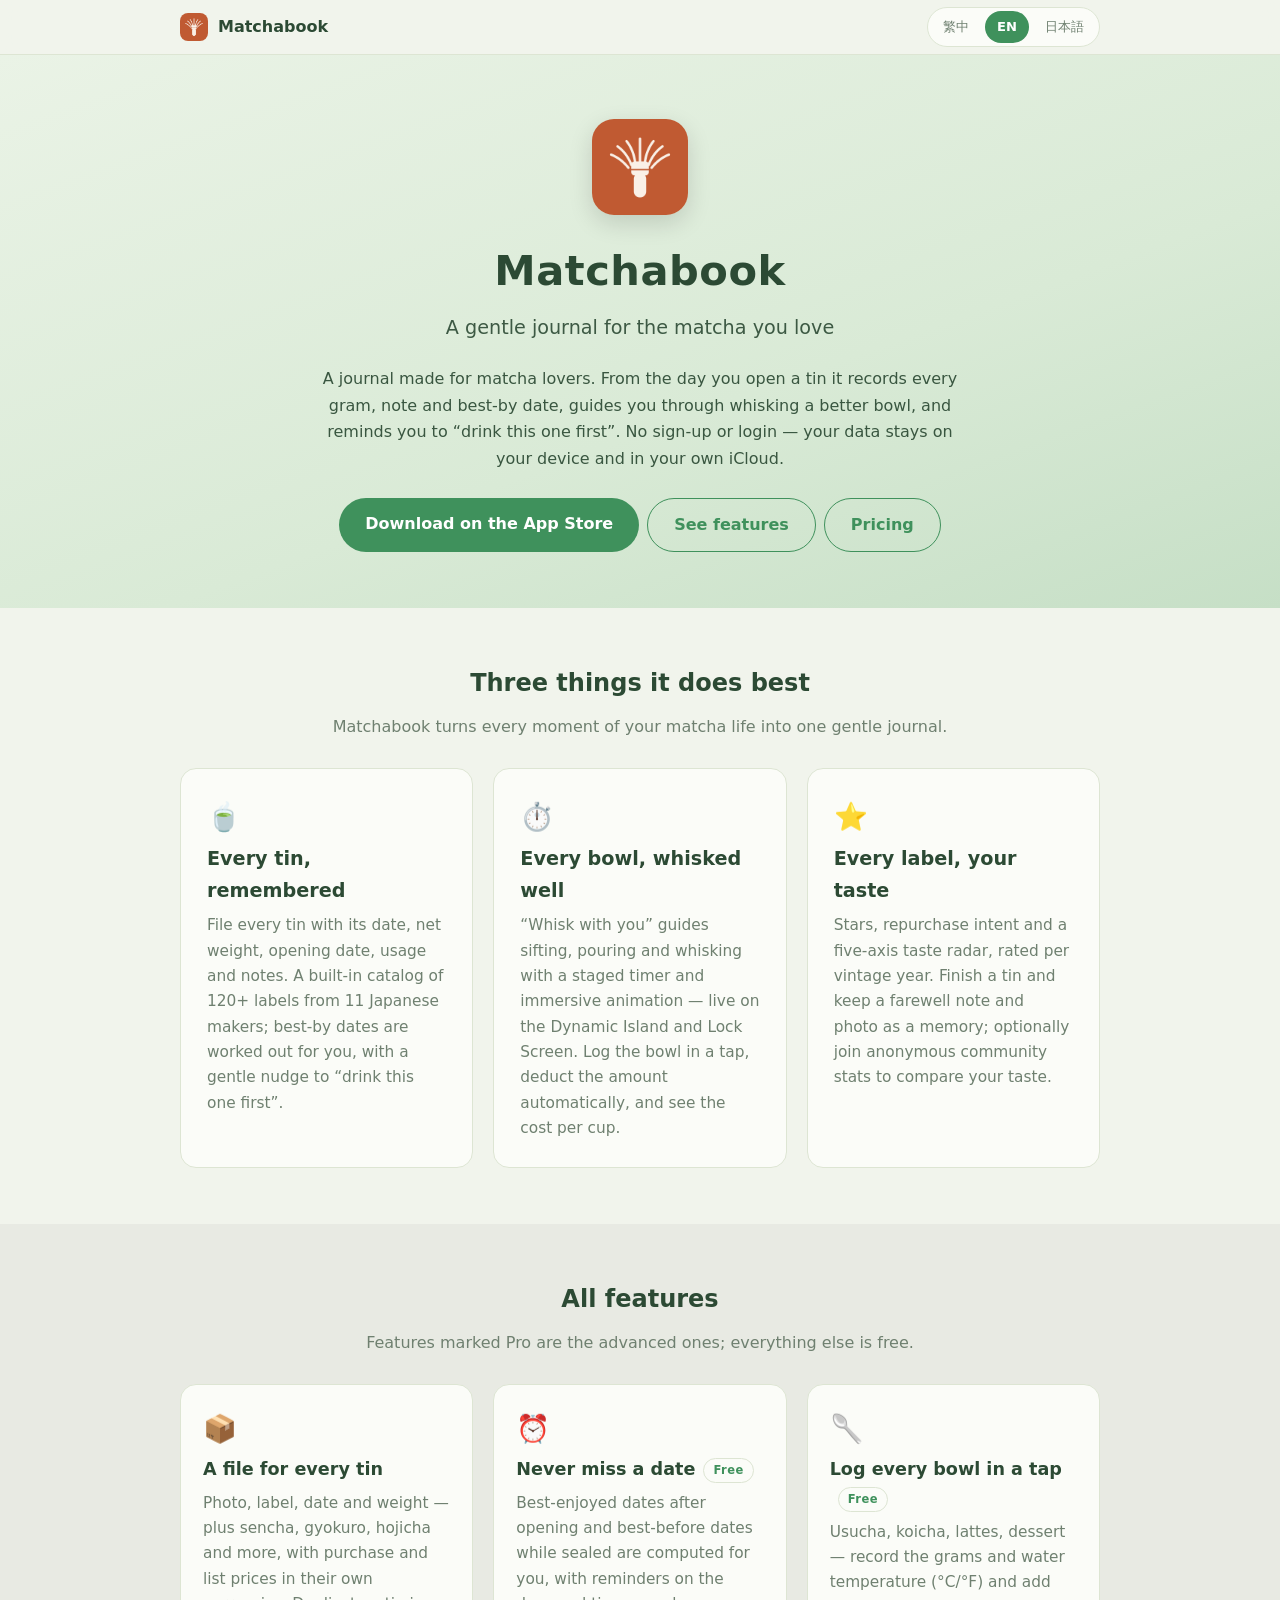
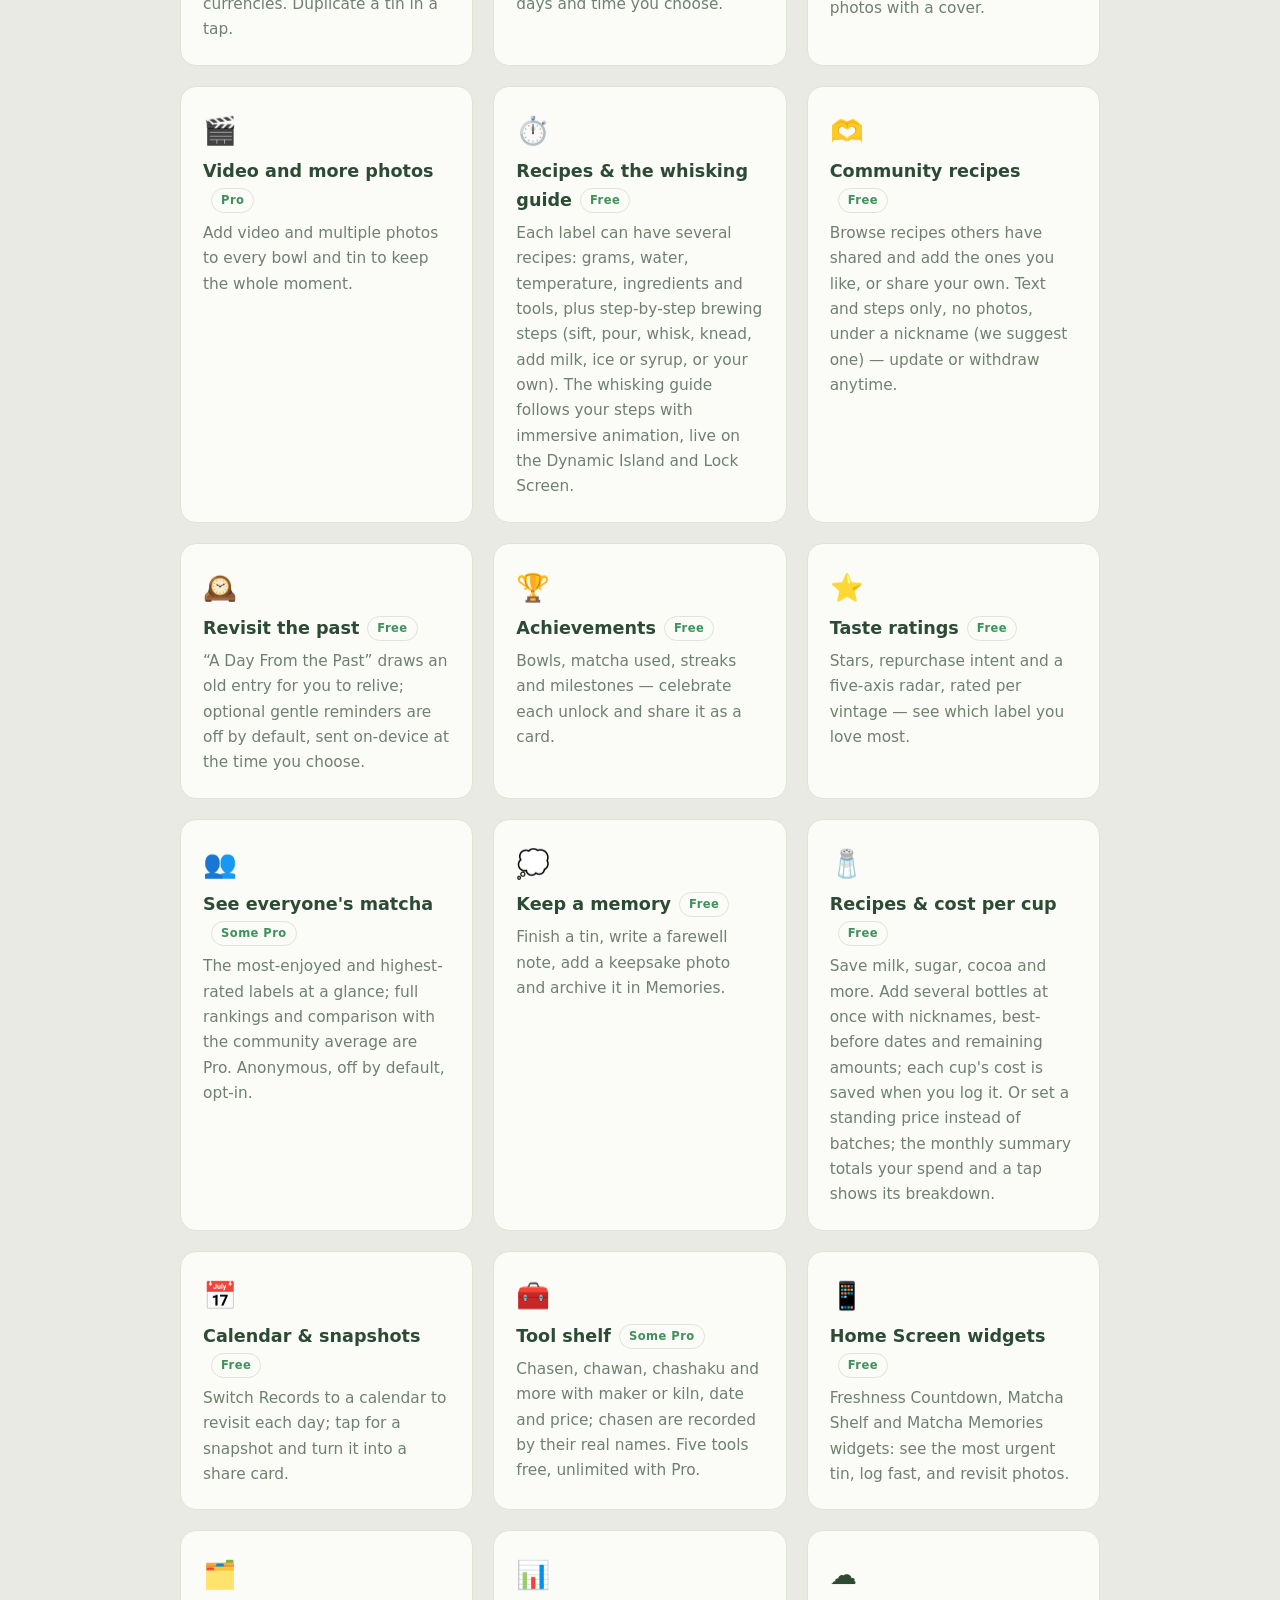
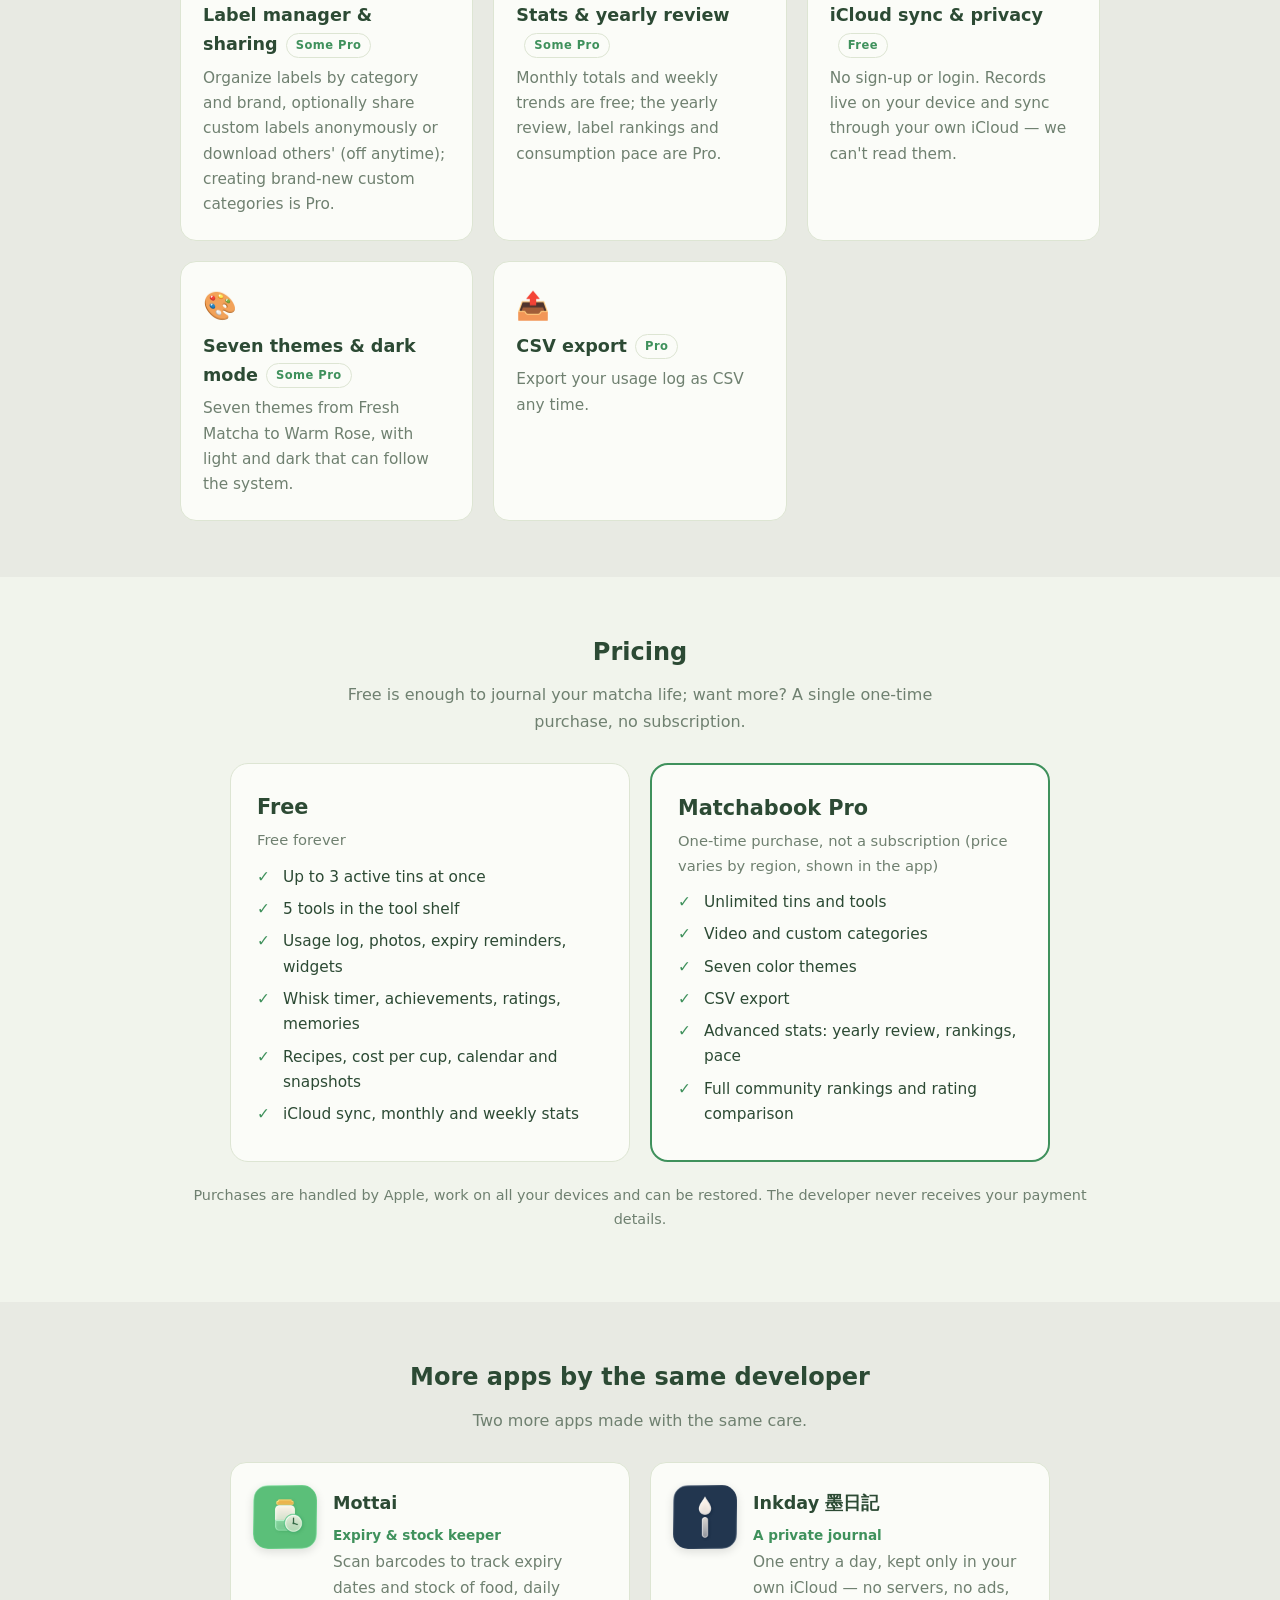
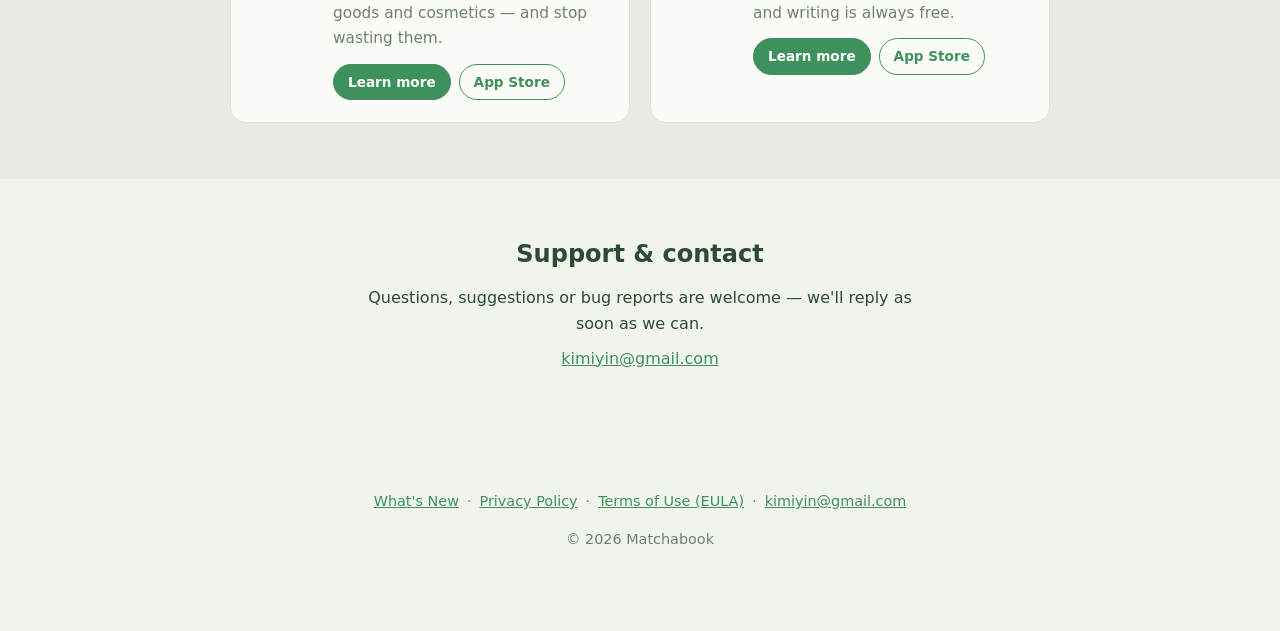
==== commit c7a51aad: "release 1.12.0：landing 新增社群茶譜／重溫舊時光與步驟系統卡片、changelog 新增 v1.12.0；隱私政策三語新增「社群茶譜」段並補重溫通知說明（生效日期 2026-10" ====
--- a/index.html
+++ b/index.html
@@ -143,7 +143,7 @@
     <h2><span class="zh">所有功能</span><span class="en">All features</span><span class="ja">すべての機能</span></h2>
     <p class="lede"><span class="zh">標示「Pro」的是進階功能，其餘全部免費。</span><span class="en">Features marked Pro are the advanced ones; everything else is free.</span><span class="ja">「Pro」の表示は上級機能です。それ以外はすべて無料。</span></p>
     <div class="grid">
-      <div class="card"><div class="emoji">📦</div><h3><span class="zh">為每一罐建檔</span><span class="en">A file for every tin</span><span class="ja">一缶ごとにカルテ</span></h3><p><span class="zh">拍照、選銘柄、記入手日與罐裝重量；抹茶之外還能收煎茶、玉露、焙茶，並分別記購入金額與原價。一鍵複製為新罐。</span><span class="en">Photo, label, date and weight — plus sencha, gyokuro, hojicha and more, with purchase and list prices in their own currencies. Duplicate a tin in a tap.</span><span class="ja">写真・銘柄・入手日・内容量を記録。煎茶・玉露・ほうじ茶なども管理でき、購入額と定価を別々の通貨で。缶はワンタップで複製。</span></p></div><div class="card"><div class="emoji">⏰</div><h3><span class="zh">到期不再錯過</span><span class="en">Never miss a date</span><span class="ja">期限を見逃さない</span><span class="pill"><span class="zh">免費</span><span class="en">Free</span><span class="ja">無料</span></span></h3><p><span class="zh">開封後的賞味日期、未開封的保存期限都自動計算，並在你設定的天數與時間送出提醒。</span><span class="en">Best-enjoyed dates after opening and best-before dates while sealed are computed for you, with reminders on the days and time you choose.</span><span class="ja">開封後の賞味の目安も未開封の保存期限も自動計算。設定した日数と時刻にリマインダーが届きます。</span></p></div><div class="card"><div class="emoji">🥄</div><h3><span class="zh">一鍵記錄每一碗</span><span class="en">Log every bowl in a tap</span><span class="ja">一服ごとにワンタップ記録</span><span class="pill"><span class="zh">免費</span><span class="en">Free</span><span class="ja">無料</span></span></h3><p><span class="zh">薄茶、濃茶、拿鐵、甜點……記下用量與水溫（°C／°F），為每一杯加入多張照片，設定封面。</span><span class="en">Usucha, koicha, lattes, dessert — record the grams and water temperature (°C/°F) and add photos with a cover.</span><span class="ja">薄茶・濃茶・ラテ・お菓子づくり。使用量と温度（°C/°F）を記録し、写真を複数追加してカバーも設定。</span></p></div><div class="card"><div class="emoji">🎬</div><h3><span class="zh">影片與更多照片</span><span class="en">Video and more photos</span><span class="ja">動画と写真</span><span class="pill"><span class="zh">Pro</span><span class="en">Pro</span><span class="ja">Pro</span></span></h3><p><span class="zh">每一杯、每一罐都能加入影片與多張照片，留下沖泡的完整瞬間。</span><span class="en">Add video and multiple photos to every bowl and tin to keep the whole moment.</span><span class="ja">一杯にも一缶にも動画と複数の写真を追加して、点てる瞬間をまるごと残せます。</span></p></div><div class="card"><div class="emoji">⏱️</div><h3><span class="zh">陪你刷：分階段計時</span><span class="en">Whisk with a guided timer</span><span class="ja">一緒に点てる：段階タイマー</span><span class="pill"><span class="zh">免費</span><span class="en">Free</span><span class="ja">無料</span></span></h3><p><span class="zh">依茶譜帶出抹茶、水量與水溫，沉浸式動畫陪你篩粉、注湯、刷茶；動態島與鎖定螢幕即時顯示進度。</span><span class="en">Presets fill in matcha, water and temperature; immersive animation guides sifting, pouring and whisking, live on the Dynamic Island and Lock Screen.</span><span class="ja">茶譜から抹茶・お湯・温度を自動入力。没入アニメがふるう・注ぐ・点てるを案内し、ダイナミックアイランドとロック画面に進行を表示。</span></p></div><div class="card"><div class="emoji">🏆</div><h3><span class="zh">成就</span><span class="en">Achievements</span><span class="ja">実績</span><span class="pill"><span class="zh">免費</span><span class="en">Free</span><span class="ja">無料</span></span></h3><p><span class="zh">累積碗數、抹茶用量、連續天數與里程碑，達成時有小小的慶祝，還能做成成就卡分享。</span><span class="en">Bowls, matcha used, streaks and milestones — celebrate each unlock and share it as a card.</span><span class="ja">点てた碗数・抹茶の量・連続日数・マイルストーン。達成時はお祝いと、シェアカードの作成も。</span></p></div><div class="card"><div class="emoji">⭐</div><h3><span class="zh">品味評分</span><span class="en">Taste ratings</span><span class="ja">テイスティング評価</span><span class="pill"><span class="zh">免費</span><span class="en">Free</span><span class="ja">無料</span></span></h3><p><span class="zh">星等、想不想回購與五味雷達，依年份分開評分，一眼看懂你最愛哪一款。</span><span class="en">Stars, repurchase intent and a five-axis radar, rated per vintage — see which label you love most.</span><span class="ja">星・再購入意向・5軸レーダーを年ごとに記録。いちばん好きな銘柄がひと目で分かります。</span></p></div><div class="card"><div class="emoji">👥</div><h3><span class="zh">看看大家的抹茶</span><span class="en">See everyone's matcha</span><span class="ja">みんなの抹茶を見る</span><span class="pill"><span class="zh">部分 Pro</span><span class="en">Some Pro</span><span class="ja">一部 Pro</span></span></h3><p><span class="zh">最多人喝、評價最高的銘柄一目了然；完整排行與你和社群平均的對照為 Pro。匿名、預設關閉、由你決定是否加入。</span><span class="en">The most-enjoyed and highest-rated labels at a glance; full rankings and comparison with the community average are Pro. Anonymous, off by default, opt-in.</span><span class="ja">最も飲まれ評価の高い銘柄がひと目で。詳しいランキングとコミュニティ平均との比較は Pro。匿名・初期状態はオフで参加は任意。</span></p></div><div class="card"><div class="emoji">💭</div><h3><span class="zh">喝完，留個回憶</span><span class="en">Keep a memory</span><span class="ja">飲み終えたら、思い出を</span><span class="pill"><span class="zh">免費</span><span class="en">Free</span><span class="ja">無料</span></span></h3><p><span class="zh">一罐喝完，寫下告別心得、留一張紀念照，封存到「回憶」分頁，日後隨時回味。</span><span class="en">Finish a tin, write a farewell note, add a keepsake photo and archive it in Memories.</span><span class="ja">飲み終えたら別れの感想と記念写真を残し、「思い出」タブに保存して振り返れます。</span></p></div><div class="card"><div class="emoji">🧂</div><h3><span class="zh">配方與每杯花費</span><span class="en">Recipes &amp; cost per cup</span><span class="ja">配合と1杯のコスト</span><span class="pill"><span class="zh">免費</span><span class="en">Free</span><span class="ja">無料</span></span></h3><p><span class="zh">牛奶、糖、可可建檔，記一杯一鍵帶入。同款多瓶可一次新增、同時使用，加暱稱、保存期限並看剩餘量；每杯花費在存檔當下就記住。</span><span class="en">Save milk, sugar, cocoa and more. Add several bottles at once with nicknames, best-before dates and remaining amounts; each cup's cost is saved when you log it.</span><span class="ja">ミルク・砂糖・ココアなどを登録しワンタップで入力。複数本をまとめて追加でき、ニックネーム・保存期限・残量も管理。1杯のコストは記録時に保存されます。</span></p></div><div class="card"><div class="emoji">📅</div><h3><span class="zh">日曆回顧・快照分享</span><span class="en">Calendar &amp; snapshots</span><span class="ja">カレンダーとスナップショット</span><span class="pill"><span class="zh">免費</span><span class="en">Free</span><span class="ja">無料</span></span></h3><p><span class="zh">紀錄可切成日曆，每天喝了哪一杯一眼回顧；點開是一張快照，可一鍵做成分享圖卡。</span><span class="en">Switch Records to a calendar to revisit each day; tap for a snapshot and turn it into a share card.</span><span class="ja">記録をカレンダー表示に。毎日の一杯をひと目で振り返り、スナップショットをシェアカードにできます。</span></p></div><div class="card"><div class="emoji">🧰</div><h3><span class="zh">器具櫃</span><span class="en">Tool shelf</span><span class="ja">道具棚</span><span class="pill"><span class="zh">部分 Pro</span><span class="en">Some Pro</span><span class="ja">一部 Pro</span></span></h3><p><span class="zh">茶筅、茶碗、茶杓、篩……建檔並記作者／窯元、入手日與價格；茶筅依「真、數穗、常穗」等稱呼登錄穗型。免費 5 件，Pro 無上限。</span><span class="en">Chasen, chawan, chashaku and more with maker or kiln, date and price; chasen are recorded by their real names. Five tools free, unlimited with Pro.</span><span class="ja">茶筅・茶碗・茶杓・ふるいなどを作家／窯元・入手日・価格つきで登録。茶筅は「真・数穂・常穂」など実際の呼び方で。無料は5点、Pro は無制限。</span></p></div><div class="card"><div class="emoji">📱</div><h3><span class="zh">主畫面小工具</span><span class="en">Home Screen widgets</span><span class="ja">ホーム画面ウィジェット</span><span class="pill"><span class="zh">免費</span><span class="en">Free</span><span class="ja">無料</span></span></h3><p><span class="zh">賞味倒數、抹茶櫃、抹茶回憶三種小工具，一眼看見最急的一罐、快速記一筆、重溫過往照片。</span><span class="en">Freshness Countdown, Matcha Shelf and Matcha Memories widgets: see the most urgent tin, log fast, and revisit photos.</span><span class="ja">賞味カウントダウン・抹茶棚・抹茶の思い出の3種。最も急ぐ缶の確認、すばやい記録、過去の写真の振り返りに。</span></p></div><div class="card"><div class="emoji">🗂️</div><h3><span class="zh">銘柄管理與社群共享</span><span class="en">Label manager &amp; sharing</span><span class="ja">銘柄の管理と共有</span><span class="pill"><span class="zh">部分 Pro</span><span class="en">Some Pro</span><span class="ja">一部 Pro</span></span></h3><p><span class="zh">依分類與品牌整理銘柄，可選擇匿名分享自訂銘柄、或下載大家貢獻的銘柄（可隨時關閉）；新增「全新自訂分類」為 Pro。</span><span class="en">Organize labels by category and brand, optionally share custom labels anonymously or download others' (off anytime); creating brand-new custom categories is Pro.</span><span class="ja">分類とブランドで銘柄を整理。自作の銘柄を匿名で共有したり、みんなの銘柄をダウンロードも（いつでもオフ）。新しいカスタム分類の作成は Pro。</span></p></div><div class="card"><div class="emoji">📊</div><h3><span class="zh">統計與年度回顧</span><span class="en">Stats &amp; yearly review</span><span class="ja">統計と年間の振り返り</span><span class="pill"><span class="zh">部分 Pro</span><span class="en">Some Pro</span><span class="ja">一部 Pro</span></span></h3><p><span class="zh">每月用量與每週趨勢免費；年度回顧、銘柄消耗排行、享用方式占比與消耗速度為 Pro。</span><span class="en">Monthly totals and weekly trends are free; the yearly review, label rankings and consumption pace are Pro.</span><span class="ja">月間の使用量と週ごとの推移は無料。年間の振り返り・銘柄ランキング・消費ペースは Pro。</span></p></div><div class="card"><div class="emoji">☁️</div><h3><span class="zh">iCloud 同步與隱私</span><span class="en">iCloud sync &amp; privacy</span><span class="ja">iCloud 同期とプライバシー</span><span class="pill"><span class="zh">免費</span><span class="en">Free</span><span class="ja">無料</span></span></h3><p><span class="zh">免註冊、免登入。紀錄存在你的裝置，並透過你自己的 iCloud 同步，開發者無法讀取。</span><span class="en">No sign-up or login. Records live on your device and sync through your own iCloud — we can't read them.</span><span class="ja">登録・ログイン不要。記録は端末に保存され、ご自身の iCloud で同期。開発者は参照できません。</span></p></div><div class="card"><div class="emoji">🎨</div><h3><span class="zh">七套主題・深色外觀</span><span class="en">Seven themes &amp; dark mode</span><span class="ja">7つのテーマとダーク外観</span><span class="pill"><span class="zh">部分 Pro</span><span class="en">Some Pro</span><span class="ja">一部 Pro</span></span></h3><p><span class="zh">清新抹茶、沉穩大地、柔和莓果、經典墨藍、靜謐藕紫、復古羊皮、暖霞玫瑰；可跟隨系統或固定淺色／深色。</span><span class="en">Seven themes from Fresh Matcha to Warm Rose, with light and dark that can follow the system.</span><span class="ja">フレッシュ抹茶からウォームローズまで7つのテーマ。ライト／ダークはシステム連動も固定も可能。</span></p></div><div class="card"><div class="emoji">📤</div><h3><span class="zh">CSV 匯出</span><span class="en">CSV export</span><span class="ja">CSV 書き出し</span><span class="pill"><span class="zh">Pro</span><span class="en">Pro</span><span class="ja">Pro</span></span></h3><p><span class="zh">使用紀錄隨時匯出 CSV 帶走，自由分析。</span><span class="en">Export your usage log as CSV any time.</span><span class="ja">使用記録をいつでも CSV で書き出して分析できます。</span></p></div>
+      <div class="card"><div class="emoji">📦</div><h3><span class="zh">為每一罐建檔</span><span class="en">A file for every tin</span><span class="ja">一缶ごとにカルテ</span></h3><p><span class="zh">拍照、選銘柄、記入手日與罐裝重量；抹茶之外還能收煎茶、玉露、焙茶，並分別記購入金額與原價。一鍵複製為新罐。</span><span class="en">Photo, label, date and weight — plus sencha, gyokuro, hojicha and more, with purchase and list prices in their own currencies. Duplicate a tin in a tap.</span><span class="ja">写真・銘柄・入手日・内容量を記録。煎茶・玉露・ほうじ茶なども管理でき、購入額と定価を別々の通貨で。缶はワンタップで複製。</span></p></div><div class="card"><div class="emoji">⏰</div><h3><span class="zh">到期不再錯過</span><span class="en">Never miss a date</span><span class="ja">期限を見逃さない</span><span class="pill"><span class="zh">免費</span><span class="en">Free</span><span class="ja">無料</span></span></h3><p><span class="zh">開封後的賞味日期、未開封的保存期限都自動計算，並在你設定的天數與時間送出提醒。</span><span class="en">Best-enjoyed dates after opening and best-before dates while sealed are computed for you, with reminders on the days and time you choose.</span><span class="ja">開封後の賞味の目安も未開封の保存期限も自動計算。設定した日数と時刻にリマインダーが届きます。</span></p></div><div class="card"><div class="emoji">🥄</div><h3><span class="zh">一鍵記錄每一碗</span><span class="en">Log every bowl in a tap</span><span class="ja">一服ごとにワンタップ記録</span><span class="pill"><span class="zh">免費</span><span class="en">Free</span><span class="ja">無料</span></span></h3><p><span class="zh">薄茶、濃茶、拿鐵、甜點……記下用量與水溫（°C／°F），為每一杯加入多張照片，設定封面。</span><span class="en">Usucha, koicha, lattes, dessert — record the grams and water temperature (°C/°F) and add photos with a cover.</span><span class="ja">薄茶・濃茶・ラテ・お菓子づくり。使用量と温度（°C/°F）を記録し、写真を複数追加してカバーも設定。</span></p></div><div class="card"><div class="emoji">🎬</div><h3><span class="zh">影片與更多照片</span><span class="en">Video and more photos</span><span class="ja">動画と写真</span><span class="pill"><span class="zh">Pro</span><span class="en">Pro</span><span class="ja">Pro</span></span></h3><p><span class="zh">每一杯、每一罐都能加入影片與多張照片，留下沖泡的完整瞬間。</span><span class="en">Add video and multiple photos to every bowl and tin to keep the whole moment.</span><span class="ja">一杯にも一缶にも動画と複数の写真を追加して、点てる瞬間をまるごと残せます。</span></p></div><div class="card"><div class="emoji">⏱️</div><h3><span class="zh">茶譜與陪你刷</span><span class="en">Recipes &amp; the whisking guide</span><span class="ja">茶譜と、一緒に点てる</span><span class="pill"><span class="zh">免費</span><span class="en">Free</span><span class="ja">無料</span></span></h3><p><span class="zh">每支銘柄可有多份茶譜：用量、水量、水溫、配方與器具，加上一步步的沖泡步驟（篩粉、注湯、刷茶、練茶、加奶、加冰塊、加糖漿或自訂）。陪你刷依步驟帶你做，搭配沉浸式動畫，動態島與鎖定螢幕也能看進度。</span><span class="en">Each label can have several recipes: grams, water, temperature, ingredients and tools, plus step-by-step brewing steps (sift, pour, whisk, knead, add milk, ice or syrup, or your own). The whisking guide follows your steps with immersive animation, live on the Dynamic Island and Lock Screen.</span><span class="ja">銘柄ごとに複数の茶譜を持てます：量・お湯・温度・配合・道具に加え、ふるう・注ぐ・点てる・練る・ミルク・氷・シロップ・自由設定の手順を登録。「一緒に点てる」が手順に沿って、没入アニメーションでガイドし、ダイナミックアイランドやロック画面でも進み具合を確認できます。</span></p></div><div class="card"><div class="emoji">🫶</div><h3><span class="zh">社群茶譜</span><span class="en">Community recipes</span><span class="ja">みんなの茶譜</span><span class="pill"><span class="zh">免費</span><span class="en">Free</span><span class="ja">無料</span></span></h3><p><span class="zh">逛逛大家分享的茶譜，喜歡就加進自己的；也能分享你的拿手喝法。只分享文字與步驟、不含照片，署名用暱稱（會先幫你取一個），可隨時更新或撤回。</span><span class="en">Browse recipes others have shared and add the ones you like, or share your own. Text and steps only, no photos, under a nickname (we suggest one) — update or withdraw anytime.</span><span class="ja">みんなが共有した茶譜を見て、気に入ったら自分の茶譜に追加。自分の茶譜も共有できます。文字と手順のみ・写真なし、ニックネームで表示（最初に用意されます）。いつでも更新・取り下げができます。</span></p></div><div class="card"><div class="emoji">🕰️</div><h3><span class="zh">重溫舊時光</span><span class="en">Revisit the past</span><span class="ja">思い出をふり返る</span><span class="pill"><span class="zh">免費</span><span class="en">Free</span><span class="ja">無料</span></span></h3><p><span class="zh">「過去的某一天」從舊紀錄裡抽一杯讓你回味；也可開啟溫柔的重溫通知（預設關閉、由本機送出，時間自訂）。</span><span class="en">“A Day From the Past” draws an old entry for you to relive; optional gentle reminders are off by default, sent on-device at the time you choose.</span><span class="ja">「過去のある日」で古い記録から一杯を呼び戻せます。やさしい振り返り通知も用意（初期はオフ、端末内で送信、時刻は自由）。</span></p></div><div class="card"><div class="emoji">🏆</div><h3><span class="zh">成就</span><span class="en">Achievements</span><span class="ja">実績</span><span class="pill"><span class="zh">免費</span><span class="en">Free</span><span class="ja">無料</span></span></h3><p><span class="zh">累積碗數、抹茶用量、連續天數與里程碑，達成時有小小的慶祝，還能做成成就卡分享。</span><span class="en">Bowls, matcha used, streaks and milestones — celebrate each unlock and share it as a card.</span><span class="ja">点てた碗数・抹茶の量・連続日数・マイルストーン。達成時はお祝いと、シェアカードの作成も。</span></p></div><div class="card"><div class="emoji">⭐</div><h3><span class="zh">品味評分</span><span class="en">Taste ratings</span><span class="ja">テイスティング評価</span><span class="pill"><span class="zh">免費</span><span class="en">Free</span><span class="ja">無料</span></span></h3><p><span class="zh">星等、想不想回購與五味雷達，依年份分開評分，一眼看懂你最愛哪一款。</span><span class="en">Stars, repurchase intent and a five-axis radar, rated per vintage — see which label you love most.</span><span class="ja">星・再購入意向・5軸レーダーを年ごとに記録。いちばん好きな銘柄がひと目で分かります。</span></p></div><div class="card"><div class="emoji">👥</div><h3><span class="zh">看看大家的抹茶</span><span class="en">See everyone's matcha</span><span class="ja">みんなの抹茶を見る</span><span class="pill"><span class="zh">部分 Pro</span><span class="en">Some Pro</span><span class="ja">一部 Pro</span></span></h3><p><span class="zh">最多人喝、評價最高的銘柄一目了然；完整排行與你和社群平均的對照為 Pro。匿名、預設關閉、由你決定是否加入。</span><span class="en">The most-enjoyed and highest-rated labels at a glance; full rankings and comparison with the community average are Pro. Anonymous, off by default, opt-in.</span><span class="ja">最も飲まれ評価の高い銘柄がひと目で。詳しいランキングとコミュニティ平均との比較は Pro。匿名・初期状態はオフで参加は任意。</span></p></div><div class="card"><div class="emoji">💭</div><h3><span class="zh">喝完，留個回憶</span><span class="en">Keep a memory</span><span class="ja">飲み終えたら、思い出を</span><span class="pill"><span class="zh">免費</span><span class="en">Free</span><span class="ja">無料</span></span></h3><p><span class="zh">一罐喝完，寫下告別心得、留一張紀念照，封存到「回憶」分頁，日後隨時回味。</span><span class="en">Finish a tin, write a farewell note, add a keepsake photo and archive it in Memories.</span><span class="ja">飲み終えたら別れの感想と記念写真を残し、「思い出」タブに保存して振り返れます。</span></p></div><div class="card"><div class="emoji">🧂</div><h3><span class="zh">配方與每杯花費</span><span class="en">Recipes &amp; cost per cup</span><span class="ja">配合と1杯のコスト</span><span class="pill"><span class="zh">免費</span><span class="en">Free</span><span class="ja">無料</span></span></h3><p><span class="zh">牛奶、糖、可可建檔，記一杯一鍵帶入。同款多瓶可一次新增、同時使用，加暱稱、保存期限並看剩餘量；每杯花費在存檔當下就記住；也可填一次「常備單價」代替批次，月摘要加總本月花費，點花費看組成。</span><span class="en">Save milk, sugar, cocoa and more. Add several bottles at once with nicknames, best-before dates and remaining amounts; each cup's cost is saved when you log it. Or set a standing price instead of batches; the monthly summary totals your spend and a tap shows its breakdown.</span><span class="ja">ミルク・砂糖・ココアなどを登録しワンタップで入力。複数本をまとめて追加でき、ニックネーム・保存期限・残量も管理。1杯のコストは記録時に保存されます。バッチの代わりに「常備単価」も使え、月サマリーで今月の費用を集計、タップで内訳も見られます。</span></p></div><div class="card"><div class="emoji">📅</div><h3><span class="zh">日曆回顧・快照分享</span><span class="en">Calendar &amp; snapshots</span><span class="ja">カレンダーとスナップショット</span><span class="pill"><span class="zh">免費</span><span class="en">Free</span><span class="ja">無料</span></span></h3><p><span class="zh">紀錄可切成日曆，每天喝了哪一杯一眼回顧；點開是一張快照，可一鍵做成分享圖卡。</span><span class="en">Switch Records to a calendar to revisit each day; tap for a snapshot and turn it into a share card.</span><span class="ja">記録をカレンダー表示に。毎日の一杯をひと目で振り返り、スナップショットをシェアカードにできます。</span></p></div><div class="card"><div class="emoji">🧰</div><h3><span class="zh">器具櫃</span><span class="en">Tool shelf</span><span class="ja">道具棚</span><span class="pill"><span class="zh">部分 Pro</span><span class="en">Some Pro</span><span class="ja">一部 Pro</span></span></h3><p><span class="zh">茶筅、茶碗、茶杓、篩……建檔並記作者／窯元、入手日與價格；茶筅依「真、數穗、常穗」等稱呼登錄穗型。免費 5 件，Pro 無上限。</span><span class="en">Chasen, chawan, chashaku and more with maker or kiln, date and price; chasen are recorded by their real names. Five tools free, unlimited with Pro.</span><span class="ja">茶筅・茶碗・茶杓・ふるいなどを作家／窯元・入手日・価格つきで登録。茶筅は「真・数穂・常穂」など実際の呼び方で。無料は5点、Pro は無制限。</span></p></div><div class="card"><div class="emoji">📱</div><h3><span class="zh">主畫面小工具</span><span class="en">Home Screen widgets</span><span class="ja">ホーム画面ウィジェット</span><span class="pill"><span class="zh">免費</span><span class="en">Free</span><span class="ja">無料</span></span></h3><p><span class="zh">賞味倒數、抹茶櫃、抹茶回憶三種小工具，一眼看見最急的一罐、快速記一筆、重溫過往照片。</span><span class="en">Freshness Countdown, Matcha Shelf and Matcha Memories widgets: see the most urgent tin, log fast, and revisit photos.</span><span class="ja">賞味カウントダウン・抹茶棚・抹茶の思い出の3種。最も急ぐ缶の確認、すばやい記録、過去の写真の振り返りに。</span></p></div><div class="card"><div class="emoji">🗂️</div><h3><span class="zh">銘柄管理與社群共享</span><span class="en">Label manager &amp; sharing</span><span class="ja">銘柄の管理と共有</span><span class="pill"><span class="zh">部分 Pro</span><span class="en">Some Pro</span><span class="ja">一部 Pro</span></span></h3><p><span class="zh">依分類與品牌整理銘柄，可選擇匿名分享自訂銘柄、或下載大家貢獻的銘柄（可隨時關閉）；新增「全新自訂分類」為 Pro。</span><span class="en">Organize labels by category and brand, optionally share custom labels anonymously or download others' (off anytime); creating brand-new custom categories is Pro.</span><span class="ja">分類とブランドで銘柄を整理。自作の銘柄を匿名で共有したり、みんなの銘柄をダウンロードも（いつでもオフ）。新しいカスタム分類の作成は Pro。</span></p></div><div class="card"><div class="emoji">📊</div><h3><span class="zh">統計與年度回顧</span><span class="en">Stats &amp; yearly review</span><span class="ja">統計と年間の振り返り</span><span class="pill"><span class="zh">部分 Pro</span><span class="en">Some Pro</span><span class="ja">一部 Pro</span></span></h3><p><span class="zh">每月用量與每週趨勢免費；年度回顧、銘柄消耗排行、享用方式占比與消耗速度為 Pro。</span><span class="en">Monthly totals and weekly trends are free; the yearly review, label rankings and consumption pace are Pro.</span><span class="ja">月間の使用量と週ごとの推移は無料。年間の振り返り・銘柄ランキング・消費ペースは Pro。</span></p></div><div class="card"><div class="emoji">☁️</div><h3><span class="zh">iCloud 同步與隱私</span><span class="en">iCloud sync &amp; privacy</span><span class="ja">iCloud 同期とプライバシー</span><span class="pill"><span class="zh">免費</span><span class="en">Free</span><span class="ja">無料</span></span></h3><p><span class="zh">免註冊、免登入。紀錄存在你的裝置，並透過你自己的 iCloud 同步，開發者無法讀取。</span><span class="en">No sign-up or login. Records live on your device and sync through your own iCloud — we can't read them.</span><span class="ja">登録・ログイン不要。記録は端末に保存され、ご自身の iCloud で同期。開発者は参照できません。</span></p></div><div class="card"><div class="emoji">🎨</div><h3><span class="zh">七套主題・深色外觀</span><span class="en">Seven themes &amp; dark mode</span><span class="ja">7つのテーマとダーク外観</span><span class="pill"><span class="zh">部分 Pro</span><span class="en">Some Pro</span><span class="ja">一部 Pro</span></span></h3><p><span class="zh">清新抹茶、沉穩大地、柔和莓果、經典墨藍、靜謐藕紫、復古羊皮、暖霞玫瑰；可跟隨系統或固定淺色／深色。</span><span class="en">Seven themes from Fresh Matcha to Warm Rose, with light and dark that can follow the system.</span><span class="ja">フレッシュ抹茶からウォームローズまで7つのテーマ。ライト／ダークはシステム連動も固定も可能。</span></p></div><div class="card"><div class="emoji">📤</div><h3><span class="zh">CSV 匯出</span><span class="en">CSV export</span><span class="ja">CSV 書き出し</span><span class="pill"><span class="zh">Pro</span><span class="en">Pro</span><span class="ja">Pro</span></span></h3><p><span class="zh">使用紀錄隨時匯出 CSV 帶走，自由分析。</span><span class="en">Export your usage log as CSV any time.</span><span class="ja">使用記録をいつでも CSV で書き出して分析できます。</span></p></div>
     </div>
   </div>
 </section>
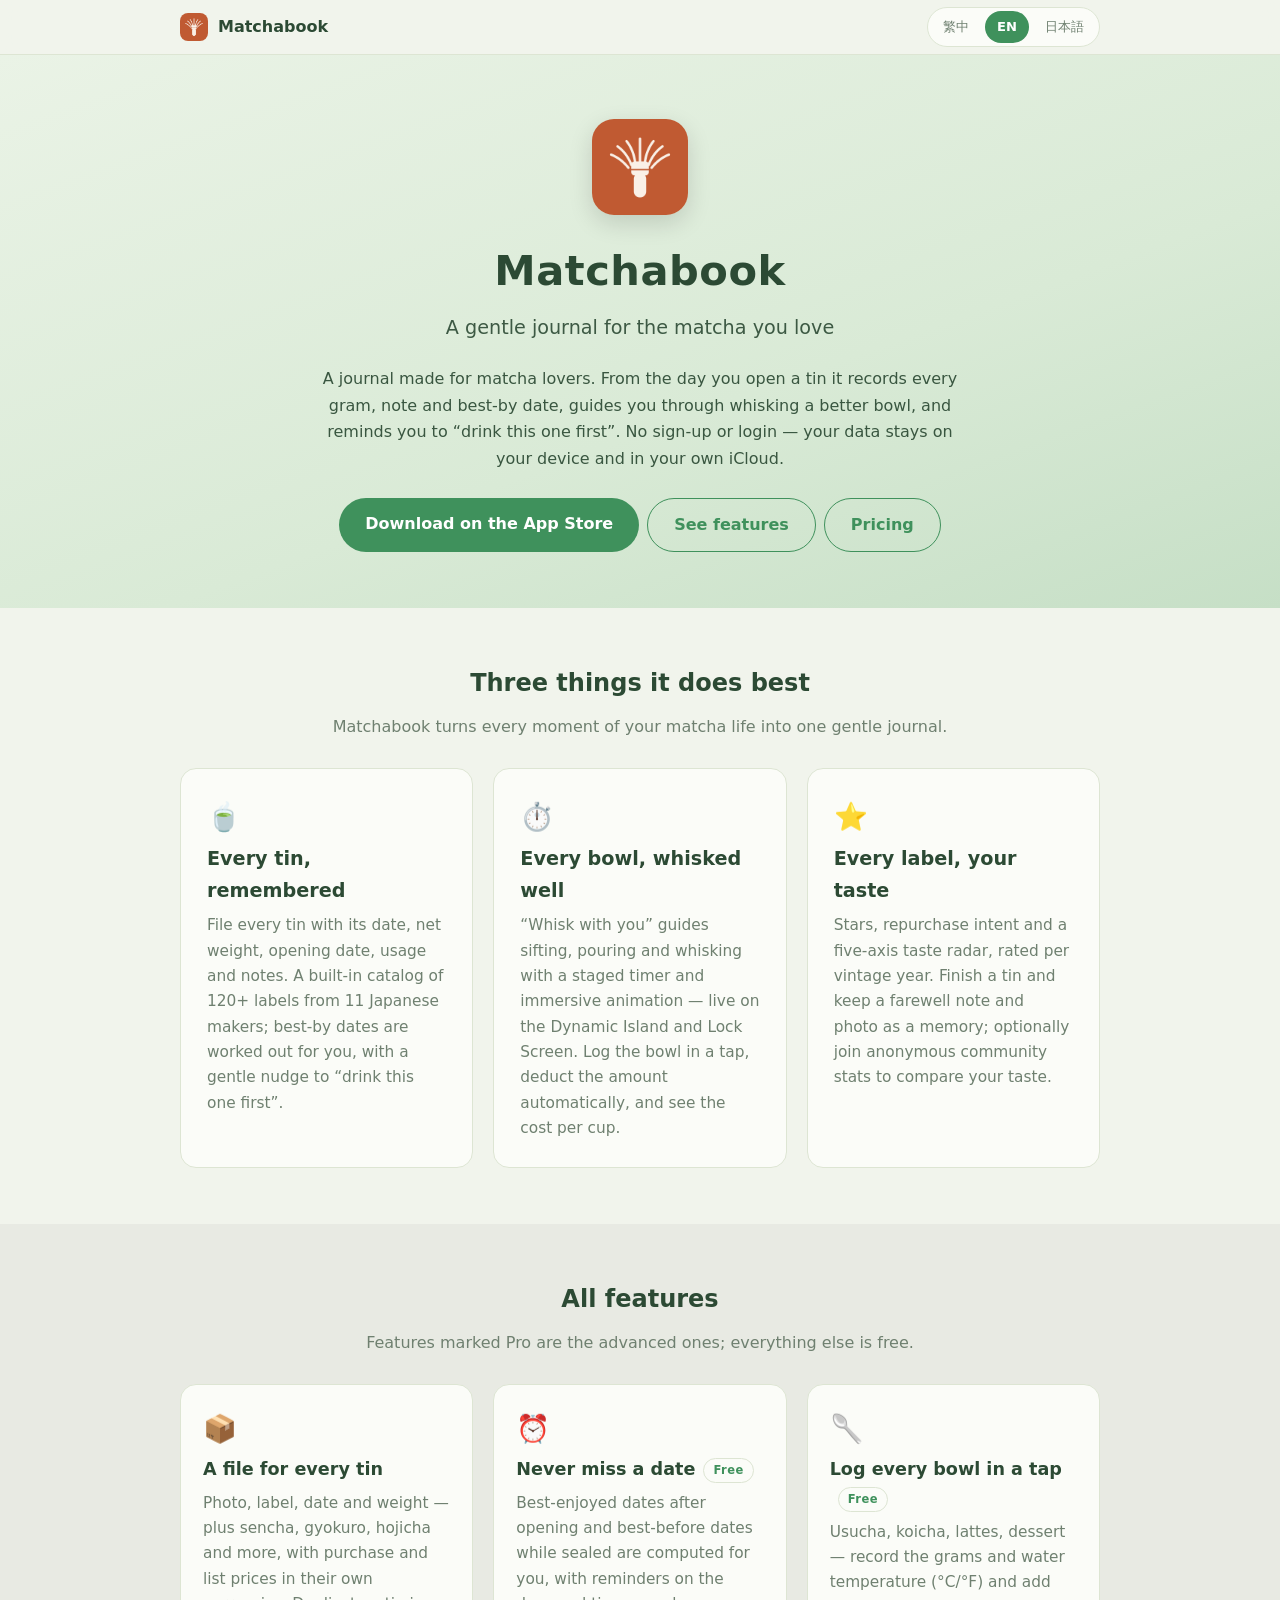
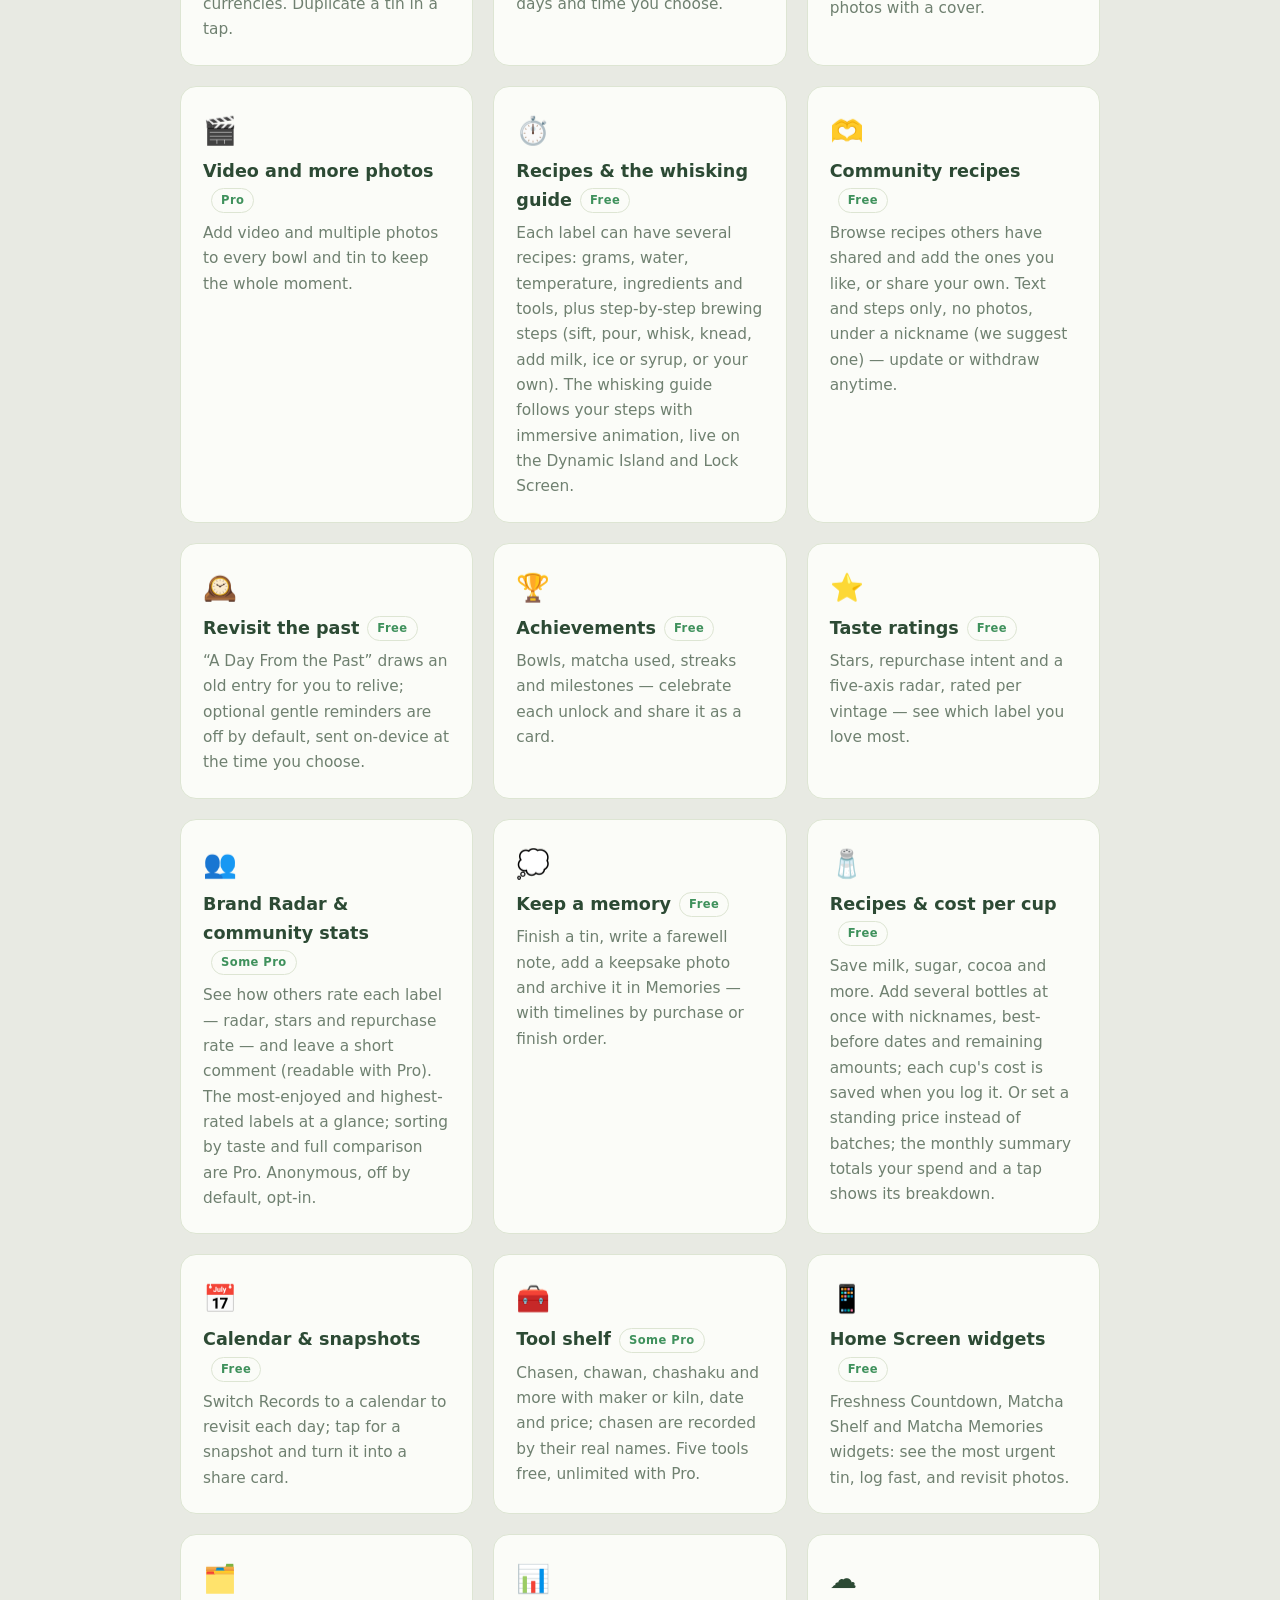
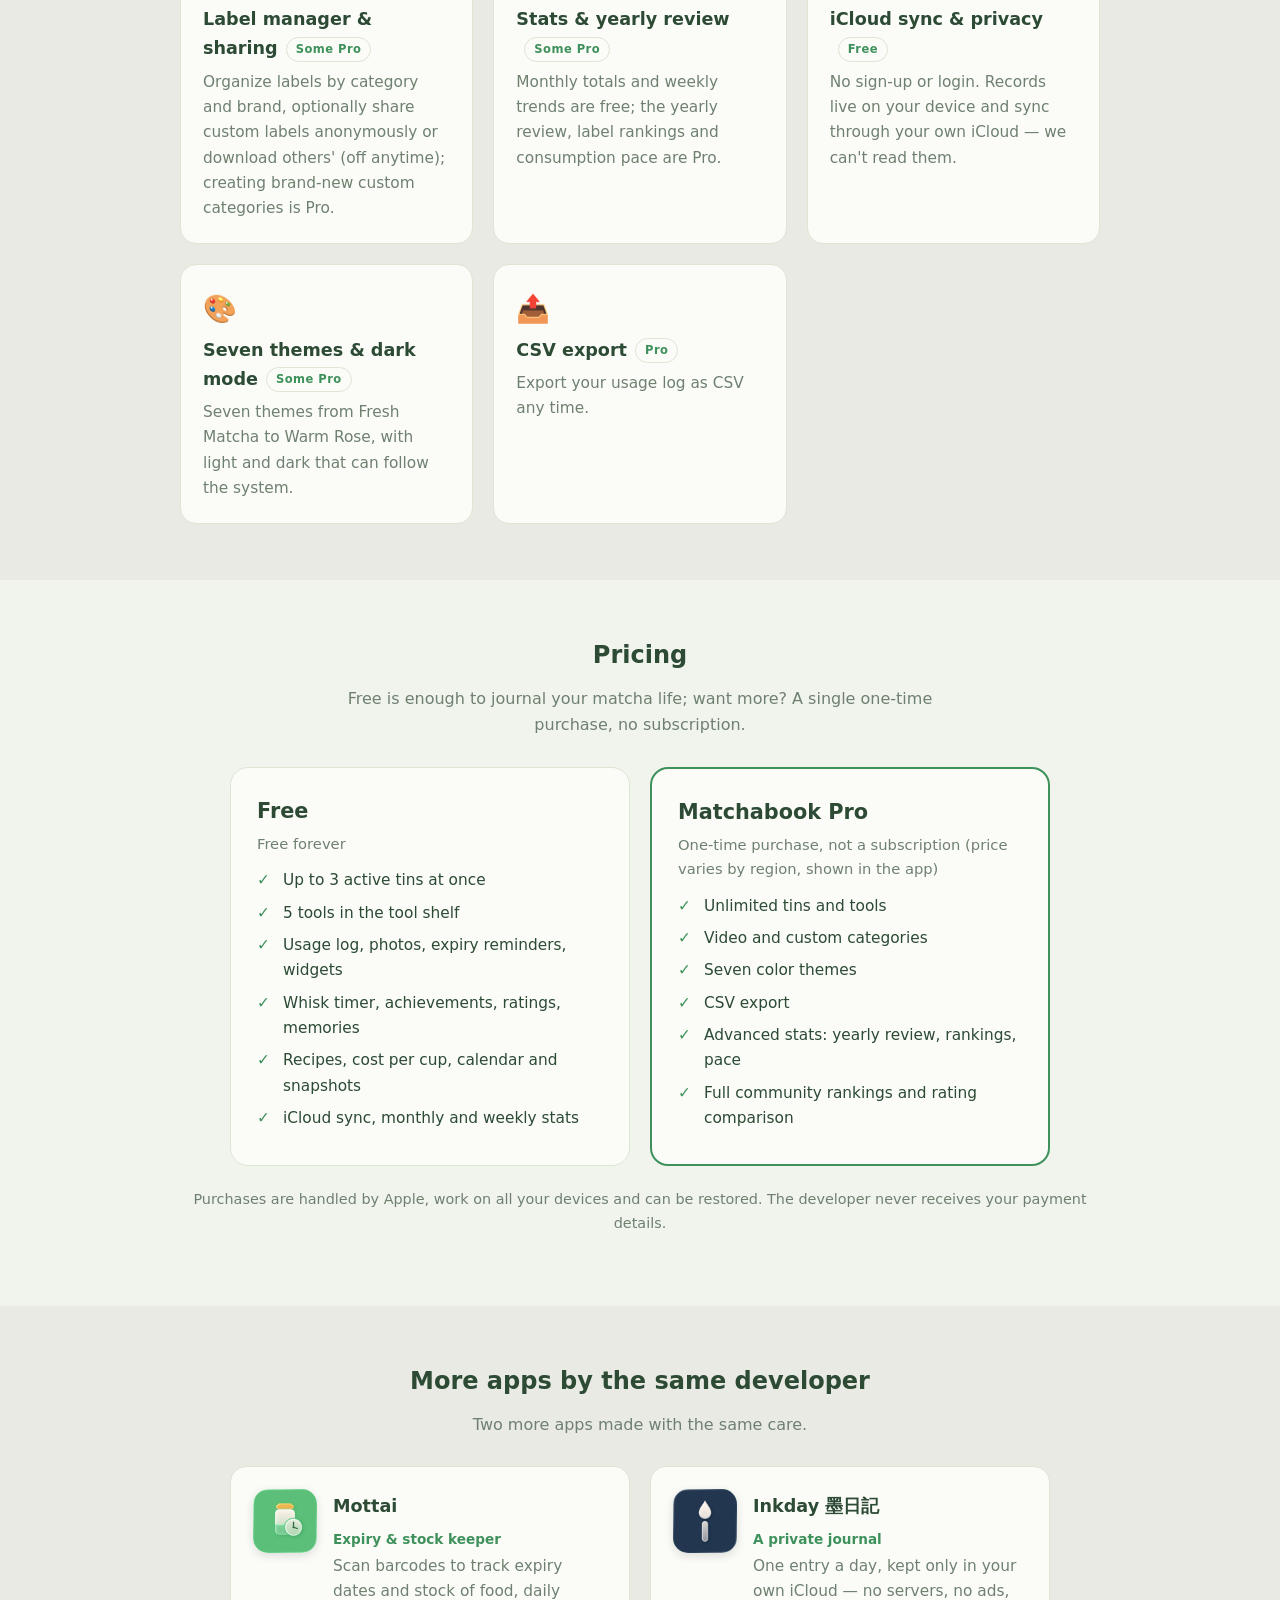
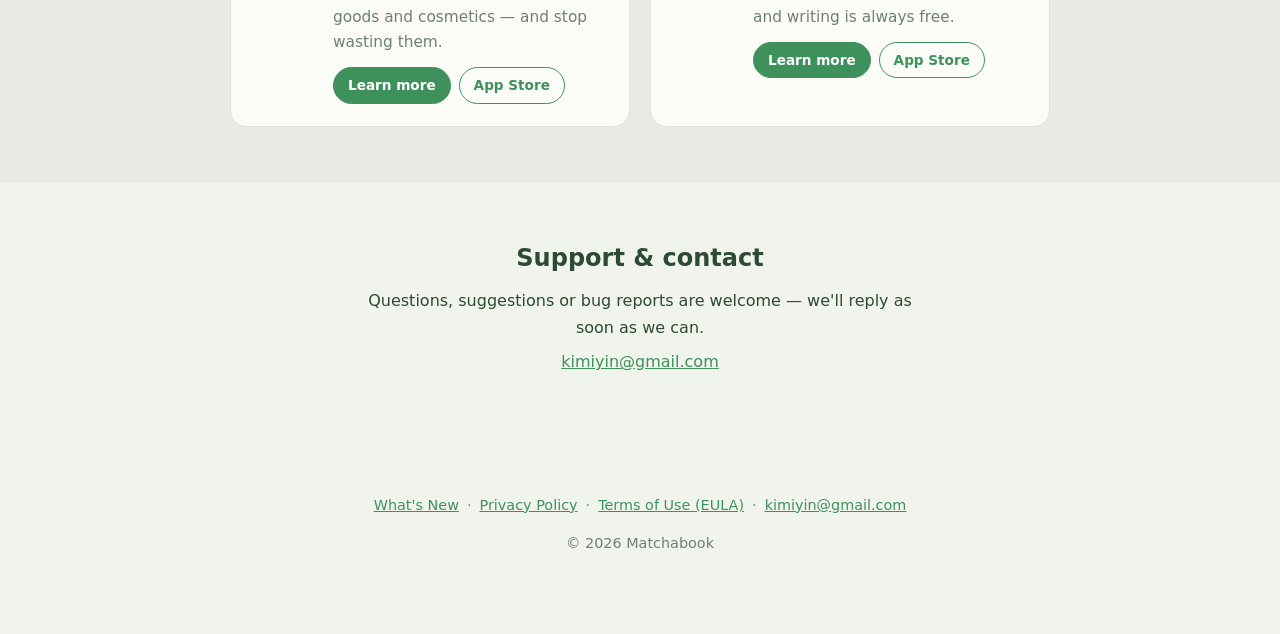
==== commit 992ff77e: "release 1.13.0：landing 銘柄雷達／回憶時間軸卡片、changelog 新增 v1.13.0；隱私政策三語新增「雷達評語」段（生效日期 2026-11-01）" ====
--- a/index.html
+++ b/index.html
@@ -133,7 +133,7 @@
     <h2><span class="zh">三件最重要的事</span><span class="en">Three things it does best</span><span class="ja">いちばん大切な3つのこと</span></h2>
     <p class="lede"><span class="zh">Matchabook 把抹茶生活的每個瞬間，整理成一本溫柔的日記。</span><span class="en">Matchabook turns every moment of your matcha life into one gentle journal.</span><span class="ja">Matchabook は抹茶のある暮らしの一瞬一瞬を、やさしい日記にまとめます。</span></p>
     <div class="grid big">
-      <div class="card"><div class="emoji">🍵</div><h3><span class="zh">一罐一罐，記得住</span><span class="en">Every tin, remembered</span><span class="ja">一缶ずつ、ちゃんと覚えて</span></h3><p><span class="zh">為每一罐抹茶建檔：入手日、罐裝重量、開封日、用量與心得。內建 11 家日本老鋪、120 種以上銘柄；賞味與保存期限自動算好，快到期前溫柔提醒你「先喝這罐」。</span><span class="en">File every tin with its date, net weight, opening date, usage and notes. A built-in catalog of 120+ labels from 11 Japanese makers; best-by dates are worked out for you, with a gentle nudge to “drink this one first”.</span><span class="ja">一缶ごとに入手日・内容量・開封日・使用量・感想を記録。日本の老舗11軒・120以上の銘柄を内蔵。賞味の目安は自動計算し、期限前に「先に飲もう」とやさしくお知らせします。</span></p></div><div class="card"><div class="emoji">⏱️</div><h3><span class="zh">一碗一碗，刷得好</span><span class="en">Every bowl, whisked well</span><span class="ja">一碗ずつ、ていねいに</span></h3><p><span class="zh">「陪你刷」分階段計時，搭配沉浸式動畫，動態島與鎖定螢幕也能看進度。刷完一鍵記錄，自動扣罐內用量，還能依抹茶與配方單價估算每杯花費。</span><span class="en">“Whisk with you” guides sifting, pouring and whisking with a staged timer and immersive animation — live on the Dynamic Island and Lock Screen. Log the bowl in a tap, deduct the amount automatically, and see the cost per cup.</span><span class="ja">「一緒に点てる」は段階タイマーと没入アニメで、ダイナミックアイランドやロック画面でも進行を確認。点て終えたらワンタップで記録、使用量を自動で差し引き、1杯あたりのコストも試算します。</span></p></div><div class="card"><div class="emoji">⭐</div><h3><span class="zh">一支一支，懂你的喜好</span><span class="en">Every label, your taste</span><span class="ja">銘柄ごとに、あなたの好みを</span></h3><p><span class="zh">星等、想不想回購與旨／甘／苦／香／口感五味雷達，還能依年份分開評分。喝完一罐留下告別心得與紀念照，封存成回憶；也可匿名加入社群統計，對照大家的口味。</span><span class="en">Stars, repurchase intent and a five-axis taste radar, rated per vintage year. Finish a tin and keep a farewell note and photo as a memory; optionally join anonymous community stats to compare your taste.</span><span class="ja">星評価・再購入意向・旨/甘/苦/香/口感の5軸レーダーを、年（ヴィンテージ）ごとに記録。飲み終えたら感想と記念写真を思い出として保存。匿名のコミュニティ統計で好みを比べることもできます。</span></p></div>
+      <div class="card"><div class="emoji">🍵</div><h3><span class="zh">一罐一罐，記得住</span><span class="en">Every tin, remembered</span><span class="ja">一缶ずつ、ちゃんと覚えて</span></h3><p><span class="zh">為每一罐抹茶建檔：入手日、罐裝重量、開封日、用量與心得。內建 11 家日本老鋪、120 種以上銘柄；賞味與保存期限自動算好，快到期前溫柔提醒你「先喝這罐」。</span><span class="en">File every tin with its date, net weight, opening date, usage and notes. A built-in catalog of 120+ labels from 11 Japanese makers; best-by dates are worked out for you, with a gentle nudge to “drink this one first”.</span><span class="ja">一缶ごとに入手日・内容量・開封日・使用量・感想を記録。日本の老舗11軒・120以上の銘柄を内蔵。賞味の目安は自動計算し、期限前に「先に飲もう」とやさしくお知らせします。</span></p></div><div class="card"><div class="emoji">⏱️</div><h3><span class="zh">一碗一碗，刷得好</span><span class="en">Every bowl, whisked well</span><span class="ja">一碗ずつ、ていねいに</span></h3><p><span class="zh">「陪你刷」分階段計時，搭配沉浸式動畫，動態島與鎖定螢幕也能看進度。刷完直接記錄，自動扣罐內用量，還能依抹茶與配方單價估算每杯花費。</span><span class="en">“Whisk with you” guides sifting, pouring and whisking with a staged timer and immersive animation — live on the Dynamic Island and Lock Screen. Log the bowl in a tap, deduct the amount automatically, and see the cost per cup.</span><span class="ja">「一緒に点てる」は段階タイマーと没入アニメで、ダイナミックアイランドやロック画面でも進行を確認。点て終えたらワンタップで記録、使用量を自動で差し引き、1杯あたりのコストも試算します。</span></p></div><div class="card"><div class="emoji">⭐</div><h3><span class="zh">一支一支，懂你的喜好</span><span class="en">Every label, your taste</span><span class="ja">銘柄ごとに、あなたの好みを</span></h3><p><span class="zh">星等、想不想回購與旨／甘／苦／香／口感五味雷達，還能依年份分開評分。喝完一罐留下告別心得與紀念照，封存成回憶；也可匿名加入社群統計，對照大家的口味。</span><span class="en">Stars, repurchase intent and a five-axis taste radar, rated per vintage year. Finish a tin and keep a farewell note and photo as a memory; optionally join anonymous community stats to compare your taste.</span><span class="ja">星評価・再購入意向・旨/甘/苦/香/口感の5軸レーダーを、年（ヴィンテージ）ごとに記録。飲み終えたら感想と記念写真を思い出として保存。匿名のコミュニティ統計で好みを比べることもできます。</span></p></div>
     </div>
   </div>
 </section>
@@ -143,7 +143,7 @@
     <h2><span class="zh">所有功能</span><span class="en">All features</span><span class="ja">すべての機能</span></h2>
     <p class="lede"><span class="zh">標示「Pro」的是進階功能，其餘全部免費。</span><span class="en">Features marked Pro are the advanced ones; everything else is free.</span><span class="ja">「Pro」の表示は上級機能です。それ以外はすべて無料。</span></p>
     <div class="grid">
-      <div class="card"><div class="emoji">📦</div><h3><span class="zh">為每一罐建檔</span><span class="en">A file for every tin</span><span class="ja">一缶ごとにカルテ</span></h3><p><span class="zh">拍照、選銘柄、記入手日與罐裝重量；抹茶之外還能收煎茶、玉露、焙茶，並分別記購入金額與原價。一鍵複製為新罐。</span><span class="en">Photo, label, date and weight — plus sencha, gyokuro, hojicha and more, with purchase and list prices in their own currencies. Duplicate a tin in a tap.</span><span class="ja">写真・銘柄・入手日・内容量を記録。煎茶・玉露・ほうじ茶なども管理でき、購入額と定価を別々の通貨で。缶はワンタップで複製。</span></p></div><div class="card"><div class="emoji">⏰</div><h3><span class="zh">到期不再錯過</span><span class="en">Never miss a date</span><span class="ja">期限を見逃さない</span><span class="pill"><span class="zh">免費</span><span class="en">Free</span><span class="ja">無料</span></span></h3><p><span class="zh">開封後的賞味日期、未開封的保存期限都自動計算，並在你設定的天數與時間送出提醒。</span><span class="en">Best-enjoyed dates after opening and best-before dates while sealed are computed for you, with reminders on the days and time you choose.</span><span class="ja">開封後の賞味の目安も未開封の保存期限も自動計算。設定した日数と時刻にリマインダーが届きます。</span></p></div><div class="card"><div class="emoji">🥄</div><h3><span class="zh">一鍵記錄每一碗</span><span class="en">Log every bowl in a tap</span><span class="ja">一服ごとにワンタップ記録</span><span class="pill"><span class="zh">免費</span><span class="en">Free</span><span class="ja">無料</span></span></h3><p><span class="zh">薄茶、濃茶、拿鐵、甜點……記下用量與水溫（°C／°F），為每一杯加入多張照片，設定封面。</span><span class="en">Usucha, koicha, lattes, dessert — record the grams and water temperature (°C/°F) and add photos with a cover.</span><span class="ja">薄茶・濃茶・ラテ・お菓子づくり。使用量と温度（°C/°F）を記録し、写真を複数追加してカバーも設定。</span></p></div><div class="card"><div class="emoji">🎬</div><h3><span class="zh">影片與更多照片</span><span class="en">Video and more photos</span><span class="ja">動画と写真</span><span class="pill"><span class="zh">Pro</span><span class="en">Pro</span><span class="ja">Pro</span></span></h3><p><span class="zh">每一杯、每一罐都能加入影片與多張照片，留下沖泡的完整瞬間。</span><span class="en">Add video and multiple photos to every bowl and tin to keep the whole moment.</span><span class="ja">一杯にも一缶にも動画と複数の写真を追加して、点てる瞬間をまるごと残せます。</span></p></div><div class="card"><div class="emoji">⏱️</div><h3><span class="zh">茶譜與陪你刷</span><span class="en">Recipes &amp; the whisking guide</span><span class="ja">茶譜と、一緒に点てる</span><span class="pill"><span class="zh">免費</span><span class="en">Free</span><span class="ja">無料</span></span></h3><p><span class="zh">每支銘柄可有多份茶譜：用量、水量、水溫、配方與器具，加上一步步的沖泡步驟（篩粉、注湯、刷茶、練茶、加奶、加冰塊、加糖漿或自訂）。陪你刷依步驟帶你做，搭配沉浸式動畫，動態島與鎖定螢幕也能看進度。</span><span class="en">Each label can have several recipes: grams, water, temperature, ingredients and tools, plus step-by-step brewing steps (sift, pour, whisk, knead, add milk, ice or syrup, or your own). The whisking guide follows your steps with immersive animation, live on the Dynamic Island and Lock Screen.</span><span class="ja">銘柄ごとに複数の茶譜を持てます：量・お湯・温度・配合・道具に加え、ふるう・注ぐ・点てる・練る・ミルク・氷・シロップ・自由設定の手順を登録。「一緒に点てる」が手順に沿って、没入アニメーションでガイドし、ダイナミックアイランドやロック画面でも進み具合を確認できます。</span></p></div><div class="card"><div class="emoji">🫶</div><h3><span class="zh">社群茶譜</span><span class="en">Community recipes</span><span class="ja">みんなの茶譜</span><span class="pill"><span class="zh">免費</span><span class="en">Free</span><span class="ja">無料</span></span></h3><p><span class="zh">逛逛大家分享的茶譜，喜歡就加進自己的；也能分享你的拿手喝法。只分享文字與步驟、不含照片，署名用暱稱（會先幫你取一個），可隨時更新或撤回。</span><span class="en">Browse recipes others have shared and add the ones you like, or share your own. Text and steps only, no photos, under a nickname (we suggest one) — update or withdraw anytime.</span><span class="ja">みんなが共有した茶譜を見て、気に入ったら自分の茶譜に追加。自分の茶譜も共有できます。文字と手順のみ・写真なし、ニックネームで表示（最初に用意されます）。いつでも更新・取り下げができます。</span></p></div><div class="card"><div class="emoji">🕰️</div><h3><span class="zh">重溫舊時光</span><span class="en">Revisit the past</span><span class="ja">思い出をふり返る</span><span class="pill"><span class="zh">免費</span><span class="en">Free</span><span class="ja">無料</span></span></h3><p><span class="zh">「過去的某一天」從舊紀錄裡抽一杯讓你回味；也可開啟溫柔的重溫通知（預設關閉、由本機送出，時間自訂）。</span><span class="en">“A Day From the Past” draws an old entry for you to relive; optional gentle reminders are off by default, sent on-device at the time you choose.</span><span class="ja">「過去のある日」で古い記録から一杯を呼び戻せます。やさしい振り返り通知も用意（初期はオフ、端末内で送信、時刻は自由）。</span></p></div><div class="card"><div class="emoji">🏆</div><h3><span class="zh">成就</span><span class="en">Achievements</span><span class="ja">実績</span><span class="pill"><span class="zh">免費</span><span class="en">Free</span><span class="ja">無料</span></span></h3><p><span class="zh">累積碗數、抹茶用量、連續天數與里程碑，達成時有小小的慶祝，還能做成成就卡分享。</span><span class="en">Bowls, matcha used, streaks and milestones — celebrate each unlock and share it as a card.</span><span class="ja">点てた碗数・抹茶の量・連続日数・マイルストーン。達成時はお祝いと、シェアカードの作成も。</span></p></div><div class="card"><div class="emoji">⭐</div><h3><span class="zh">品味評分</span><span class="en">Taste ratings</span><span class="ja">テイスティング評価</span><span class="pill"><span class="zh">免費</span><span class="en">Free</span><span class="ja">無料</span></span></h3><p><span class="zh">星等、想不想回購與五味雷達，依年份分開評分，一眼看懂你最愛哪一款。</span><span class="en">Stars, repurchase intent and a five-axis radar, rated per vintage — see which label you love most.</span><span class="ja">星・再購入意向・5軸レーダーを年ごとに記録。いちばん好きな銘柄がひと目で分かります。</span></p></div><div class="card"><div class="emoji">👥</div><h3><span class="zh">看看大家的抹茶</span><span class="en">See everyone's matcha</span><span class="ja">みんなの抹茶を見る</span><span class="pill"><span class="zh">部分 Pro</span><span class="en">Some Pro</span><span class="ja">一部 Pro</span></span></h3><p><span class="zh">最多人喝、評價最高的銘柄一目了然；完整排行與你和社群平均的對照為 Pro。匿名、預設關閉、由你決定是否加入。</span><span class="en">The most-enjoyed and highest-rated labels at a glance; full rankings and comparison with the community average are Pro. Anonymous, off by default, opt-in.</span><span class="ja">最も飲まれ評価の高い銘柄がひと目で。詳しいランキングとコミュニティ平均との比較は Pro。匿名・初期状態はオフで参加は任意。</span></p></div><div class="card"><div class="emoji">💭</div><h3><span class="zh">喝完，留個回憶</span><span class="en">Keep a memory</span><span class="ja">飲み終えたら、思い出を</span><span class="pill"><span class="zh">免費</span><span class="en">Free</span><span class="ja">無料</span></span></h3><p><span class="zh">一罐喝完，寫下告別心得、留一張紀念照，封存到「回憶」分頁，日後隨時回味。</span><span class="en">Finish a tin, write a farewell note, add a keepsake photo and archive it in Memories.</span><span class="ja">飲み終えたら別れの感想と記念写真を残し、「思い出」タブに保存して振り返れます。</span></p></div><div class="card"><div class="emoji">🧂</div><h3><span class="zh">配方與每杯花費</span><span class="en">Recipes &amp; cost per cup</span><span class="ja">配合と1杯のコスト</span><span class="pill"><span class="zh">免費</span><span class="en">Free</span><span class="ja">無料</span></span></h3><p><span class="zh">牛奶、糖、可可建檔，記一杯一鍵帶入。同款多瓶可一次新增、同時使用，加暱稱、保存期限並看剩餘量；每杯花費在存檔當下就記住；也可填一次「常備單價」代替批次，月摘要加總本月花費，點花費看組成。</span><span class="en">Save milk, sugar, cocoa and more. Add several bottles at once with nicknames, best-before dates and remaining amounts; each cup's cost is saved when you log it. Or set a standing price instead of batches; the monthly summary totals your spend and a tap shows its breakdown.</span><span class="ja">ミルク・砂糖・ココアなどを登録しワンタップで入力。複数本をまとめて追加でき、ニックネーム・保存期限・残量も管理。1杯のコストは記録時に保存されます。バッチの代わりに「常備単価」も使え、月サマリーで今月の費用を集計、タップで内訳も見られます。</span></p></div><div class="card"><div class="emoji">📅</div><h3><span class="zh">日曆回顧・快照分享</span><span class="en">Calendar &amp; snapshots</span><span class="ja">カレンダーとスナップショット</span><span class="pill"><span class="zh">免費</span><span class="en">Free</span><span class="ja">無料</span></span></h3><p><span class="zh">紀錄可切成日曆，每天喝了哪一杯一眼回顧；點開是一張快照，可一鍵做成分享圖卡。</span><span class="en">Switch Records to a calendar to revisit each day; tap for a snapshot and turn it into a share card.</span><span class="ja">記録をカレンダー表示に。毎日の一杯をひと目で振り返り、スナップショットをシェアカードにできます。</span></p></div><div class="card"><div class="emoji">🧰</div><h3><span class="zh">器具櫃</span><span class="en">Tool shelf</span><span class="ja">道具棚</span><span class="pill"><span class="zh">部分 Pro</span><span class="en">Some Pro</span><span class="ja">一部 Pro</span></span></h3><p><span class="zh">茶筅、茶碗、茶杓、篩……建檔並記作者／窯元、入手日與價格；茶筅依「真、數穗、常穗」等稱呼登錄穗型。免費 5 件，Pro 無上限。</span><span class="en">Chasen, chawan, chashaku and more with maker or kiln, date and price; chasen are recorded by their real names. Five tools free, unlimited with Pro.</span><span class="ja">茶筅・茶碗・茶杓・ふるいなどを作家／窯元・入手日・価格つきで登録。茶筅は「真・数穂・常穂」など実際の呼び方で。無料は5点、Pro は無制限。</span></p></div><div class="card"><div class="emoji">📱</div><h3><span class="zh">主畫面小工具</span><span class="en">Home Screen widgets</span><span class="ja">ホーム画面ウィジェット</span><span class="pill"><span class="zh">免費</span><span class="en">Free</span><span class="ja">無料</span></span></h3><p><span class="zh">賞味倒數、抹茶櫃、抹茶回憶三種小工具，一眼看見最急的一罐、快速記一筆、重溫過往照片。</span><span class="en">Freshness Countdown, Matcha Shelf and Matcha Memories widgets: see the most urgent tin, log fast, and revisit photos.</span><span class="ja">賞味カウントダウン・抹茶棚・抹茶の思い出の3種。最も急ぐ缶の確認、すばやい記録、過去の写真の振り返りに。</span></p></div><div class="card"><div class="emoji">🗂️</div><h3><span class="zh">銘柄管理與社群共享</span><span class="en">Label manager &amp; sharing</span><span class="ja">銘柄の管理と共有</span><span class="pill"><span class="zh">部分 Pro</span><span class="en">Some Pro</span><span class="ja">一部 Pro</span></span></h3><p><span class="zh">依分類與品牌整理銘柄，可選擇匿名分享自訂銘柄、或下載大家貢獻的銘柄（可隨時關閉）；新增「全新自訂分類」為 Pro。</span><span class="en">Organize labels by category and brand, optionally share custom labels anonymously or download others' (off anytime); creating brand-new custom categories is Pro.</span><span class="ja">分類とブランドで銘柄を整理。自作の銘柄を匿名で共有したり、みんなの銘柄をダウンロードも（いつでもオフ）。新しいカスタム分類の作成は Pro。</span></p></div><div class="card"><div class="emoji">📊</div><h3><span class="zh">統計與年度回顧</span><span class="en">Stats &amp; yearly review</span><span class="ja">統計と年間の振り返り</span><span class="pill"><span class="zh">部分 Pro</span><span class="en">Some Pro</span><span class="ja">一部 Pro</span></span></h3><p><span class="zh">每月用量與每週趨勢免費；年度回顧、銘柄消耗排行、享用方式占比與消耗速度為 Pro。</span><span class="en">Monthly totals and weekly trends are free; the yearly review, label rankings and consumption pace are Pro.</span><span class="ja">月間の使用量と週ごとの推移は無料。年間の振り返り・銘柄ランキング・消費ペースは Pro。</span></p></div><div class="card"><div class="emoji">☁️</div><h3><span class="zh">iCloud 同步與隱私</span><span class="en">iCloud sync &amp; privacy</span><span class="ja">iCloud 同期とプライバシー</span><span class="pill"><span class="zh">免費</span><span class="en">Free</span><span class="ja">無料</span></span></h3><p><span class="zh">免註冊、免登入。紀錄存在你的裝置，並透過你自己的 iCloud 同步，開發者無法讀取。</span><span class="en">No sign-up or login. Records live on your device and sync through your own iCloud — we can't read them.</span><span class="ja">登録・ログイン不要。記録は端末に保存され、ご自身の iCloud で同期。開発者は参照できません。</span></p></div><div class="card"><div class="emoji">🎨</div><h3><span class="zh">七套主題・深色外觀</span><span class="en">Seven themes &amp; dark mode</span><span class="ja">7つのテーマとダーク外観</span><span class="pill"><span class="zh">部分 Pro</span><span class="en">Some Pro</span><span class="ja">一部 Pro</span></span></h3><p><span class="zh">清新抹茶、沉穩大地、柔和莓果、經典墨藍、靜謐藕紫、復古羊皮、暖霞玫瑰；可跟隨系統或固定淺色／深色。</span><span class="en">Seven themes from Fresh Matcha to Warm Rose, with light and dark that can follow the system.</span><span class="ja">フレッシュ抹茶からウォームローズまで7つのテーマ。ライト／ダークはシステム連動も固定も可能。</span></p></div><div class="card"><div class="emoji">📤</div><h3><span class="zh">CSV 匯出</span><span class="en">CSV export</span><span class="ja">CSV 書き出し</span><span class="pill"><span class="zh">Pro</span><span class="en">Pro</span><span class="ja">Pro</span></span></h3><p><span class="zh">使用紀錄隨時匯出 CSV 帶走，自由分析。</span><span class="en">Export your usage log as CSV any time.</span><span class="ja">使用記録をいつでも CSV で書き出して分析できます。</span></p></div>
+      <div class="card"><div class="emoji">📦</div><h3><span class="zh">為每一罐建檔</span><span class="en">A file for every tin</span><span class="ja">一缶ごとにカルテ</span></h3><p><span class="zh">拍照、選銘柄、記入手日與罐裝重量；抹茶之外還能收煎茶、玉露、焙茶，並分別記購入金額與原價。可直接複製為新罐。</span><span class="en">Photo, label, date and weight — plus sencha, gyokuro, hojicha and more, with purchase and list prices in their own currencies. Duplicate a tin in a tap.</span><span class="ja">写真・銘柄・入手日・内容量を記録。煎茶・玉露・ほうじ茶なども管理でき、購入額と定価を別々の通貨で。缶はワンタップで複製。</span></p></div><div class="card"><div class="emoji">⏰</div><h3><span class="zh">到期不再錯過</span><span class="en">Never miss a date</span><span class="ja">期限を見逃さない</span><span class="pill"><span class="zh">免費</span><span class="en">Free</span><span class="ja">無料</span></span></h3><p><span class="zh">開封後的賞味日期、未開封的保存期限都自動計算，並在你設定的天數與時間送出提醒。</span><span class="en">Best-enjoyed dates after opening and best-before dates while sealed are computed for you, with reminders on the days and time you choose.</span><span class="ja">開封後の賞味の目安も未開封の保存期限も自動計算。設定した日数と時刻にリマインダーが届きます。</span></p></div><div class="card"><div class="emoji">🥄</div><h3><span class="zh">直接記錄每一碗</span><span class="en">Log every bowl in a tap</span><span class="ja">一服ごとにワンタップ記録</span><span class="pill"><span class="zh">免費</span><span class="en">Free</span><span class="ja">無料</span></span></h3><p><span class="zh">薄茶、濃茶、拿鐵、甜點……記下用量與水溫（°C／°F），為每一杯加入多張照片，設定封面。</span><span class="en">Usucha, koicha, lattes, dessert — record the grams and water temperature (°C/°F) and add photos with a cover.</span><span class="ja">薄茶・濃茶・ラテ・お菓子づくり。使用量と温度（°C/°F）を記録し、写真を複数追加してカバーも設定。</span></p></div><div class="card"><div class="emoji">🎬</div><h3><span class="zh">影片與更多照片</span><span class="en">Video and more photos</span><span class="ja">動画と写真</span><span class="pill"><span class="zh">Pro</span><span class="en">Pro</span><span class="ja">Pro</span></span></h3><p><span class="zh">每一杯、每一罐都能加入影片與多張照片，留下沖泡的完整瞬間。</span><span class="en">Add video and multiple photos to every bowl and tin to keep the whole moment.</span><span class="ja">一杯にも一缶にも動画と複数の写真を追加して、点てる瞬間をまるごと残せます。</span></p></div><div class="card"><div class="emoji">⏱️</div><h3><span class="zh">茶譜與陪你刷</span><span class="en">Recipes &amp; the whisking guide</span><span class="ja">茶譜と、一緒に点てる</span><span class="pill"><span class="zh">免費</span><span class="en">Free</span><span class="ja">無料</span></span></h3><p><span class="zh">每支銘柄可有多份茶譜：用量、水量、水溫、配方與器具，加上一步步的沖泡步驟（篩粉、注湯、刷茶、練茶、加奶、加冰塊、加糖漿或自訂）。陪你刷依步驟帶你做，搭配沉浸式動畫，動態島與鎖定螢幕也能看進度。</span><span class="en">Each label can have several recipes: grams, water, temperature, ingredients and tools, plus step-by-step brewing steps (sift, pour, whisk, knead, add milk, ice or syrup, or your own). The whisking guide follows your steps with immersive animation, live on the Dynamic Island and Lock Screen.</span><span class="ja">銘柄ごとに複数の茶譜を持てます：量・お湯・温度・配合・道具に加え、ふるう・注ぐ・点てる・練る・ミルク・氷・シロップ・自由設定の手順を登録。「一緒に点てる」が手順に沿って、没入アニメーションでガイドし、ダイナミックアイランドやロック画面でも進み具合を確認できます。</span></p></div><div class="card"><div class="emoji">🫶</div><h3><span class="zh">社群茶譜</span><span class="en">Community recipes</span><span class="ja">みんなの茶譜</span><span class="pill"><span class="zh">免費</span><span class="en">Free</span><span class="ja">無料</span></span></h3><p><span class="zh">逛逛大家分享的茶譜，喜歡就加進自己的；也能分享你的拿手喝法。只分享文字與步驟、不含照片，署名用暱稱（會先幫你取一個），可隨時更新或撤回。</span><span class="en">Browse recipes others have shared and add the ones you like, or share your own. Text and steps only, no photos, under a nickname (we suggest one) — update or withdraw anytime.</span><span class="ja">みんなが共有した茶譜を見て、気に入ったら自分の茶譜に追加。自分の茶譜も共有できます。文字と手順のみ・写真なし、ニックネームで表示（最初に用意されます）。いつでも更新・取り下げができます。</span></p></div><div class="card"><div class="emoji">🕰️</div><h3><span class="zh">重溫舊時光</span><span class="en">Revisit the past</span><span class="ja">思い出をふり返る</span><span class="pill"><span class="zh">免費</span><span class="en">Free</span><span class="ja">無料</span></span></h3><p><span class="zh">「過去的某一天」從舊紀錄裡抽一杯讓你回味；也可開啟溫柔的重溫通知（預設關閉、由本機送出，時間自訂）。</span><span class="en">“A Day From the Past” draws an old entry for you to relive; optional gentle reminders are off by default, sent on-device at the time you choose.</span><span class="ja">「過去のある日」で古い記録から一杯を呼び戻せます。やさしい振り返り通知も用意（初期はオフ、端末内で送信、時刻は自由）。</span></p></div><div class="card"><div class="emoji">🏆</div><h3><span class="zh">成就</span><span class="en">Achievements</span><span class="ja">実績</span><span class="pill"><span class="zh">免費</span><span class="en">Free</span><span class="ja">無料</span></span></h3><p><span class="zh">累積碗數、抹茶用量、連續天數與里程碑，達成時有小小的慶祝，還能做成成就卡分享。</span><span class="en">Bowls, matcha used, streaks and milestones — celebrate each unlock and share it as a card.</span><span class="ja">点てた碗数・抹茶の量・連続日数・マイルストーン。達成時はお祝いと、シェアカードの作成も。</span></p></div><div class="card"><div class="emoji">⭐</div><h3><span class="zh">品味評分</span><span class="en">Taste ratings</span><span class="ja">テイスティング評価</span><span class="pill"><span class="zh">免費</span><span class="en">Free</span><span class="ja">無料</span></span></h3><p><span class="zh">星等、想不想回購與五味雷達，依年份分開評分，一眼看懂你最愛哪一款。</span><span class="en">Stars, repurchase intent and a five-axis radar, rated per vintage — see which label you love most.</span><span class="ja">星・再購入意向・5軸レーダーを年ごとに記録。いちばん好きな銘柄がひと目で分かります。</span></p></div><div class="card"><div class="emoji">👥</div><h3><span class="zh">銘柄雷達與社群統計</span><span class="en">Brand Radar &amp; community stats</span><span class="ja">銘柄レーダーとコミュニティ統計</span><span class="pill"><span class="zh">部分 Pro</span><span class="en">Some Pro</span><span class="ja">一部 Pro</span></span></h3><p><span class="zh">逛逛大家對每支銘柄的五味雷達、星等與回購率，找到適合自己的抹茶；評分時也能留一句評語（Pro 可閱讀）。最多人喝、評價最高的排行一目了然；依口味排序與完整對照為 Pro。匿名、預設關閉、由你決定是否加入。</span><span class="en">See how others rate each label — radar, stars and repurchase rate — and leave a short comment (readable with Pro). The most-enjoyed and highest-rated labels at a glance; sorting by taste and full comparison are Pro. Anonymous, off by default, opt-in.</span><span class="ja">みんなが付けた5軸レーダー・星・また買いたい率を眺めて、自分に合う抹茶を探せます。評価時に一言コメントも（Proで閲覧）。よく飲まれ評価の高い銘柄がひと目で分かり、味わいでの並べ替えと詳しい比較はPro。匿名・初期状態はオフ・参加は任意。</span></p></div><div class="card"><div class="emoji">💭</div><h3><span class="zh">喝完，留個回憶</span><span class="en">Keep a memory</span><span class="ja">飲み終えたら、思い出を</span><span class="pill"><span class="zh">免費</span><span class="en">Free</span><span class="ja">無料</span></span></h3><p><span class="zh">一罐喝完，寫下告別心得、留一張紀念照，封存到「回憶」分頁，日後隨時回味；還能切成入手順序、喝完順序的時間軸。</span><span class="en">Finish a tin, write a farewell note, add a keepsake photo and archive it in Memories — with timelines by purchase or finish order.</span><span class="ja">飲み終えたら別れの感想と記念写真を残し、「思い出」タブに保存して振り返れます。購入順・飲み切り順のタイムラインにも切り替え可能。</span></p></div><div class="card"><div class="emoji">🧂</div><h3><span class="zh">配方與每杯花費</span><span class="en">Recipes &amp; cost per cup</span><span class="ja">配合と1杯のコスト</span><span class="pill"><span class="zh">免費</span><span class="en">Free</span><span class="ja">無料</span></span></h3><p><span class="zh">牛奶、糖、可可建檔，記一杯時自動帶入。同款多瓶可一次新增、同時使用，加暱稱、保存期限並看剩餘量；每杯花費在存檔當下就記住；也可填一次「常備單價」代替批次，月摘要加總本月花費，點花費看組成。</span><span class="en">Save milk, sugar, cocoa and more. Add several bottles at once with nicknames, best-before dates and remaining amounts; each cup's cost is saved when you log it. Or set a standing price instead of batches; the monthly summary totals your spend and a tap shows its breakdown.</span><span class="ja">ミルク・砂糖・ココアなどを登録しワンタップで入力。複数本をまとめて追加でき、ニックネーム・保存期限・残量も管理。1杯のコストは記録時に保存されます。バッチの代わりに「常備単価」も使え、月サマリーで今月の費用を集計、タップで内訳も見られます。</span></p></div><div class="card"><div class="emoji">📅</div><h3><span class="zh">日曆回顧・快照分享</span><span class="en">Calendar &amp; snapshots</span><span class="ja">カレンダーとスナップショット</span><span class="pill"><span class="zh">免費</span><span class="en">Free</span><span class="ja">無料</span></span></h3><p><span class="zh">紀錄可切成日曆，每天喝了哪一杯一眼回顧；點開是一張快照，可直接做成分享圖卡。</span><span class="en">Switch Records to a calendar to revisit each day; tap for a snapshot and turn it into a share card.</span><span class="ja">記録をカレンダー表示に。毎日の一杯をひと目で振り返り、スナップショットをシェアカードにできます。</span></p></div><div class="card"><div class="emoji">🧰</div><h3><span class="zh">器具櫃</span><span class="en">Tool shelf</span><span class="ja">道具棚</span><span class="pill"><span class="zh">部分 Pro</span><span class="en">Some Pro</span><span class="ja">一部 Pro</span></span></h3><p><span class="zh">茶筅、茶碗、茶杓、篩……建檔並記作者／窯元、入手日與價格；茶筅依「真、數穗、常穗」等稱呼登錄穗型。免費 5 件，Pro 無上限。</span><span class="en">Chasen, chawan, chashaku and more with maker or kiln, date and price; chasen are recorded by their real names. Five tools free, unlimited with Pro.</span><span class="ja">茶筅・茶碗・茶杓・ふるいなどを作家／窯元・入手日・価格つきで登録。茶筅は「真・数穂・常穂」など実際の呼び方で。無料は5点、Pro は無制限。</span></p></div><div class="card"><div class="emoji">📱</div><h3><span class="zh">主畫面小工具</span><span class="en">Home Screen widgets</span><span class="ja">ホーム画面ウィジェット</span><span class="pill"><span class="zh">免費</span><span class="en">Free</span><span class="ja">無料</span></span></h3><p><span class="zh">賞味倒數、抹茶櫃、抹茶回憶三種小工具，一眼看見最急的一罐、快速記一筆、重溫過往照片。</span><span class="en">Freshness Countdown, Matcha Shelf and Matcha Memories widgets: see the most urgent tin, log fast, and revisit photos.</span><span class="ja">賞味カウントダウン・抹茶棚・抹茶の思い出の3種。最も急ぐ缶の確認、すばやい記録、過去の写真の振り返りに。</span></p></div><div class="card"><div class="emoji">🗂️</div><h3><span class="zh">銘柄管理與社群共享</span><span class="en">Label manager &amp; sharing</span><span class="ja">銘柄の管理と共有</span><span class="pill"><span class="zh">部分 Pro</span><span class="en">Some Pro</span><span class="ja">一部 Pro</span></span></h3><p><span class="zh">依分類與品牌整理銘柄，可選擇匿名分享自訂銘柄、或下載大家貢獻的銘柄（可隨時關閉）；新增「全新自訂分類」為 Pro。</span><span class="en">Organize labels by category and brand, optionally share custom labels anonymously or download others' (off anytime); creating brand-new custom categories is Pro.</span><span class="ja">分類とブランドで銘柄を整理。自作の銘柄を匿名で共有したり、みんなの銘柄をダウンロードも（いつでもオフ）。新しいカスタム分類の作成は Pro。</span></p></div><div class="card"><div class="emoji">📊</div><h3><span class="zh">統計與年度回顧</span><span class="en">Stats &amp; yearly review</span><span class="ja">統計と年間の振り返り</span><span class="pill"><span class="zh">部分 Pro</span><span class="en">Some Pro</span><span class="ja">一部 Pro</span></span></h3><p><span class="zh">每月用量與每週趨勢免費；年度回顧、銘柄消耗排行、享用方式占比與消耗速度為 Pro。</span><span class="en">Monthly totals and weekly trends are free; the yearly review, label rankings and consumption pace are Pro.</span><span class="ja">月間の使用量と週ごとの推移は無料。年間の振り返り・銘柄ランキング・消費ペースは Pro。</span></p></div><div class="card"><div class="emoji">☁️</div><h3><span class="zh">iCloud 同步與隱私</span><span class="en">iCloud sync &amp; privacy</span><span class="ja">iCloud 同期とプライバシー</span><span class="pill"><span class="zh">免費</span><span class="en">Free</span><span class="ja">無料</span></span></h3><p><span class="zh">免註冊、免登入。紀錄存在你的裝置，並透過你自己的 iCloud 同步，開發者無法讀取。</span><span class="en">No sign-up or login. Records live on your device and sync through your own iCloud — we can't read them.</span><span class="ja">登録・ログイン不要。記録は端末に保存され、ご自身の iCloud で同期。開発者は参照できません。</span></p></div><div class="card"><div class="emoji">🎨</div><h3><span class="zh">七套主題・深色外觀</span><span class="en">Seven themes &amp; dark mode</span><span class="ja">7つのテーマとダーク外観</span><span class="pill"><span class="zh">部分 Pro</span><span class="en">Some Pro</span><span class="ja">一部 Pro</span></span></h3><p><span class="zh">清新抹茶、沉穩大地、柔和莓果、經典墨藍、靜謐藕紫、復古羊皮、暖霞玫瑰；可跟隨系統或固定淺色／深色。</span><span class="en">Seven themes from Fresh Matcha to Warm Rose, with light and dark that can follow the system.</span><span class="ja">フレッシュ抹茶からウォームローズまで7つのテーマ。ライト／ダークはシステム連動も固定も可能。</span></p></div><div class="card"><div class="emoji">📤</div><h3><span class="zh">CSV 匯出</span><span class="en">CSV export</span><span class="ja">CSV 書き出し</span><span class="pill"><span class="zh">Pro</span><span class="en">Pro</span><span class="ja">Pro</span></span></h3><p><span class="zh">使用紀錄隨時匯出 CSV 帶走，自由分析。</span><span class="en">Export your usage log as CSV any time.</span><span class="ja">使用記録をいつでも CSV で書き出して分析できます。</span></p></div>
     </div>
   </div>
 </section>
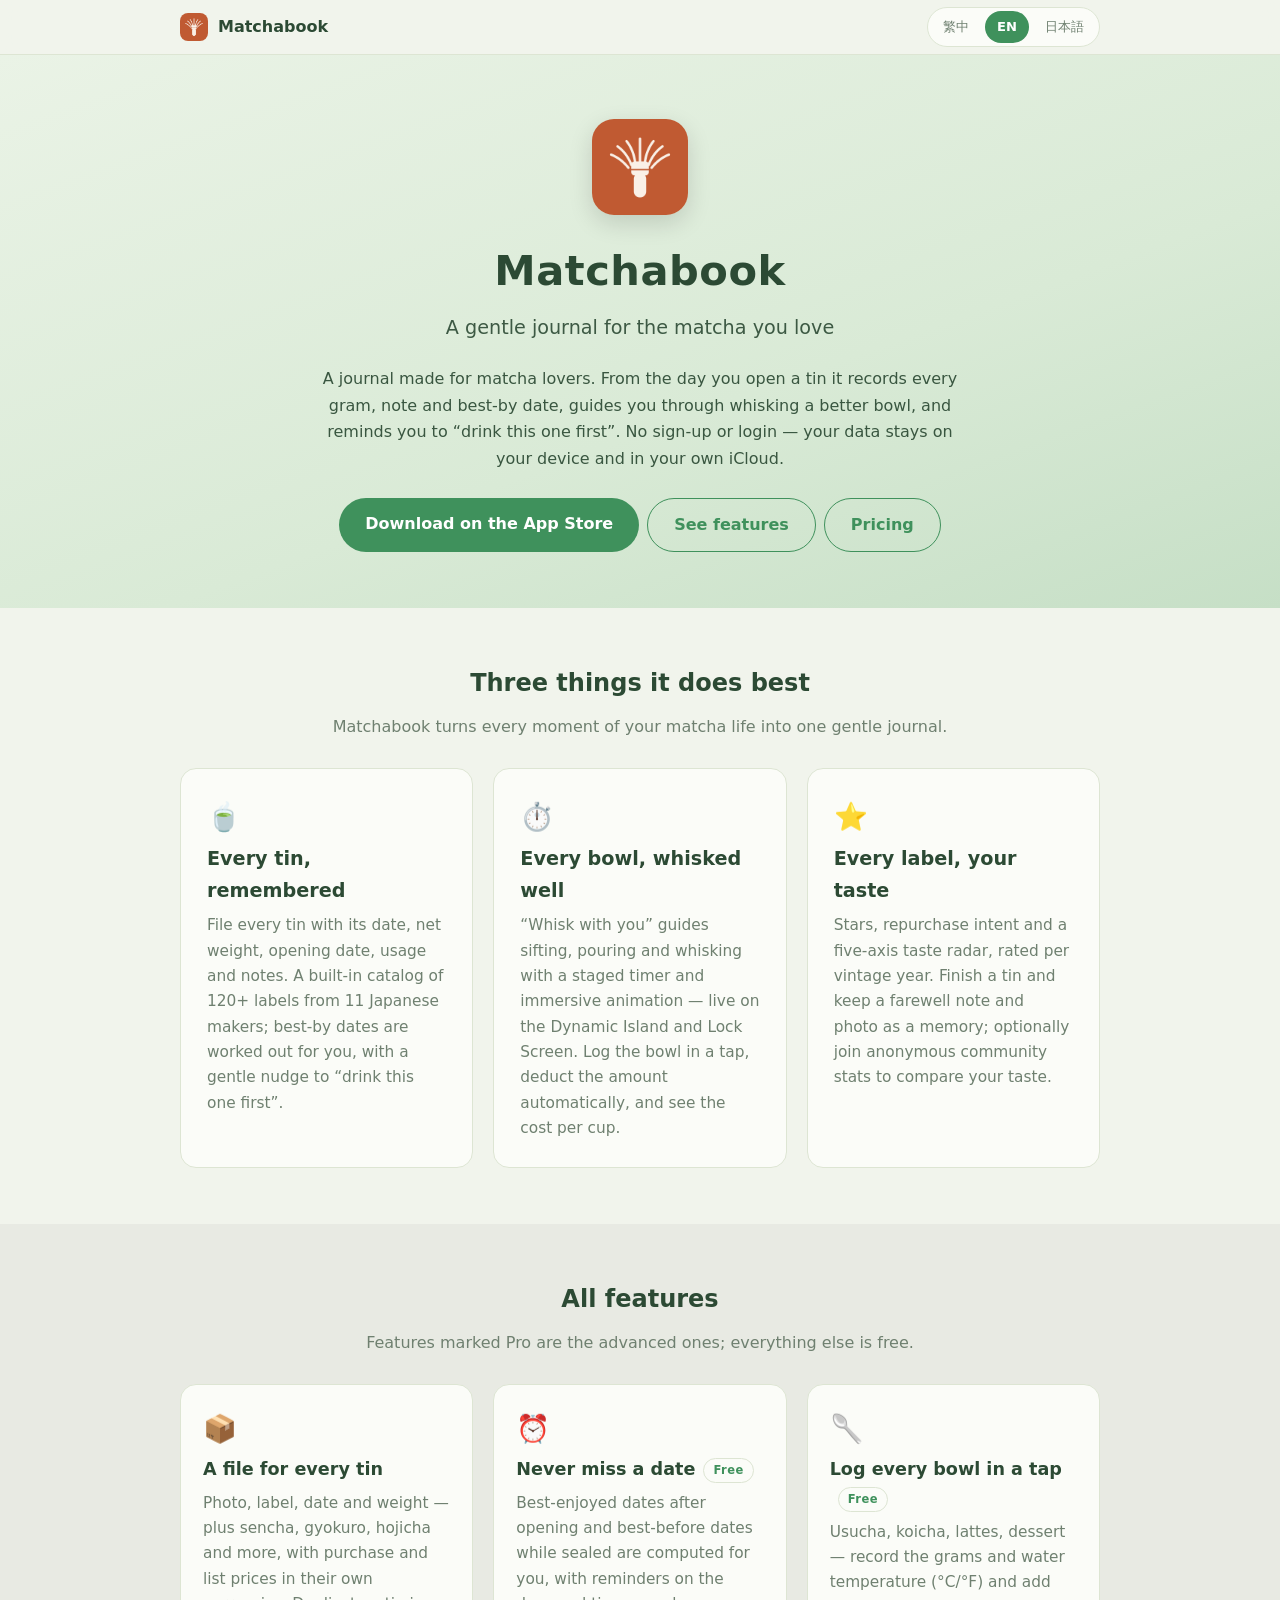
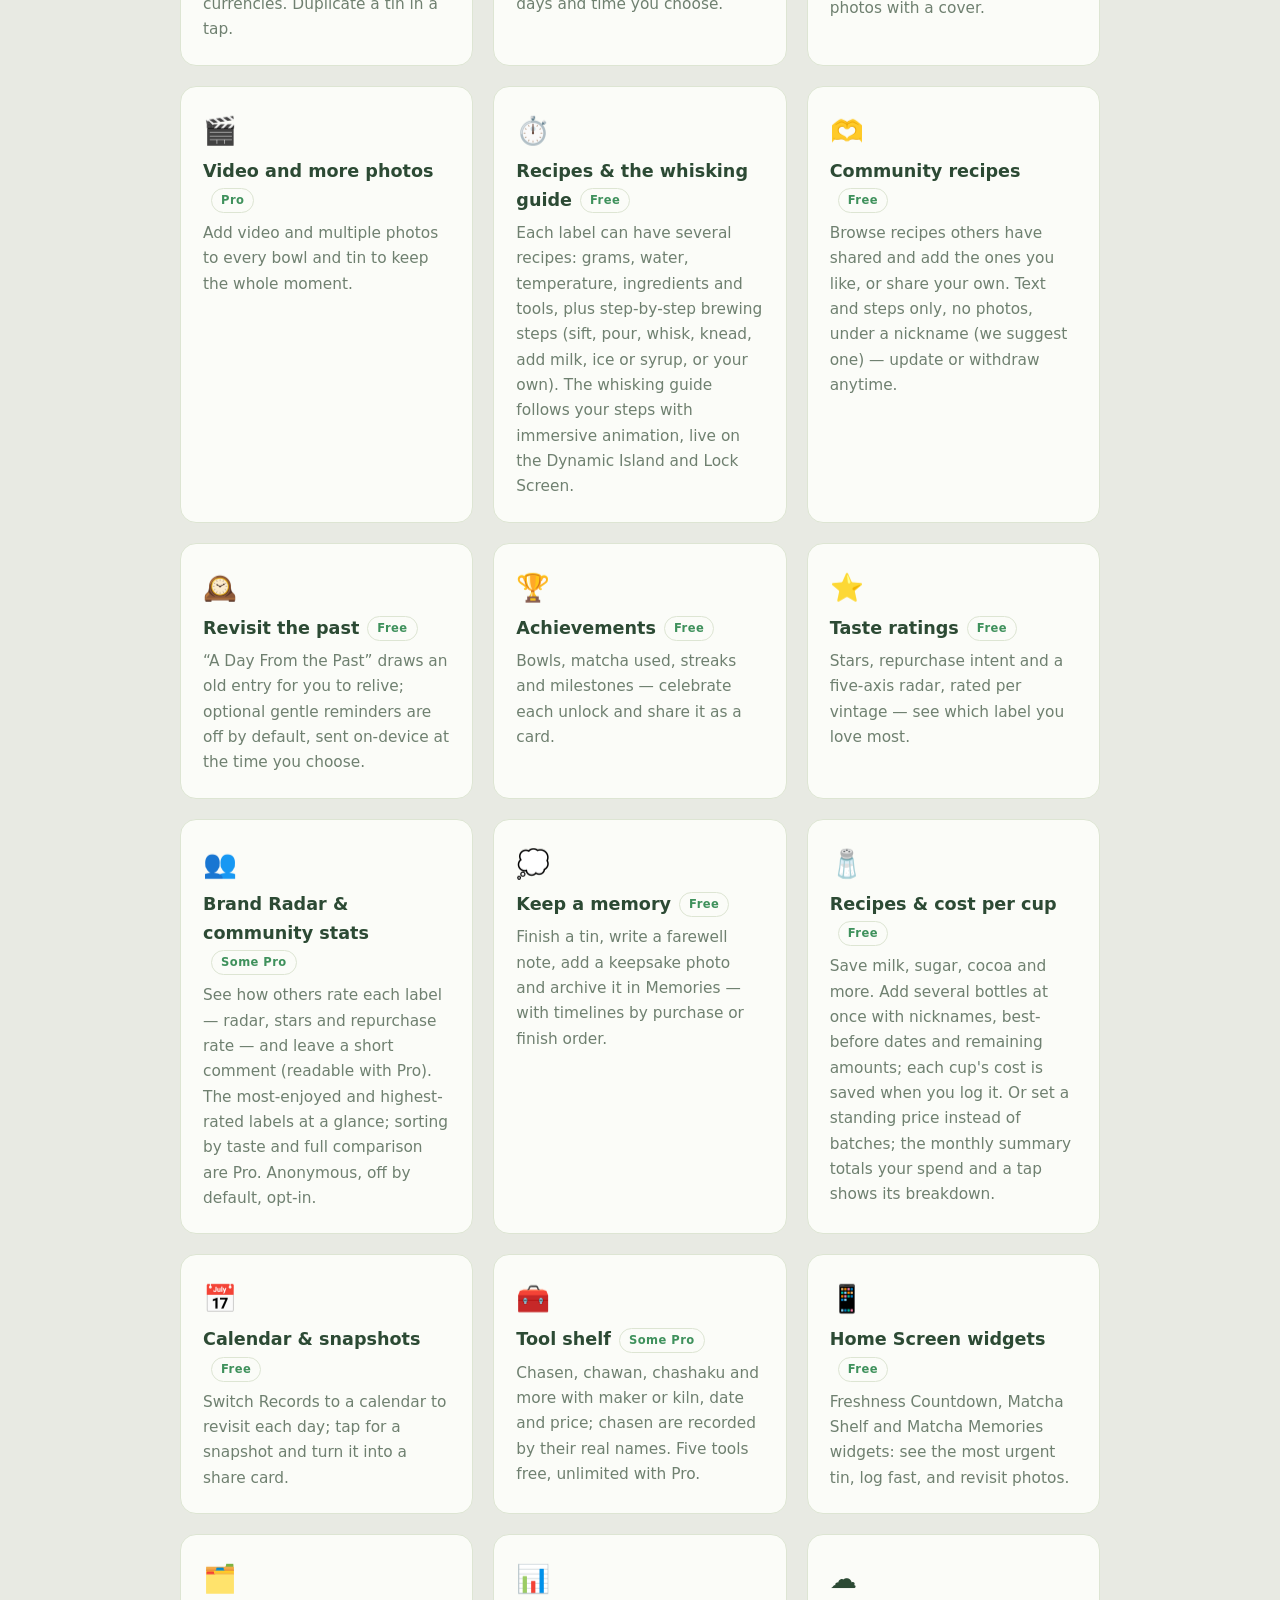
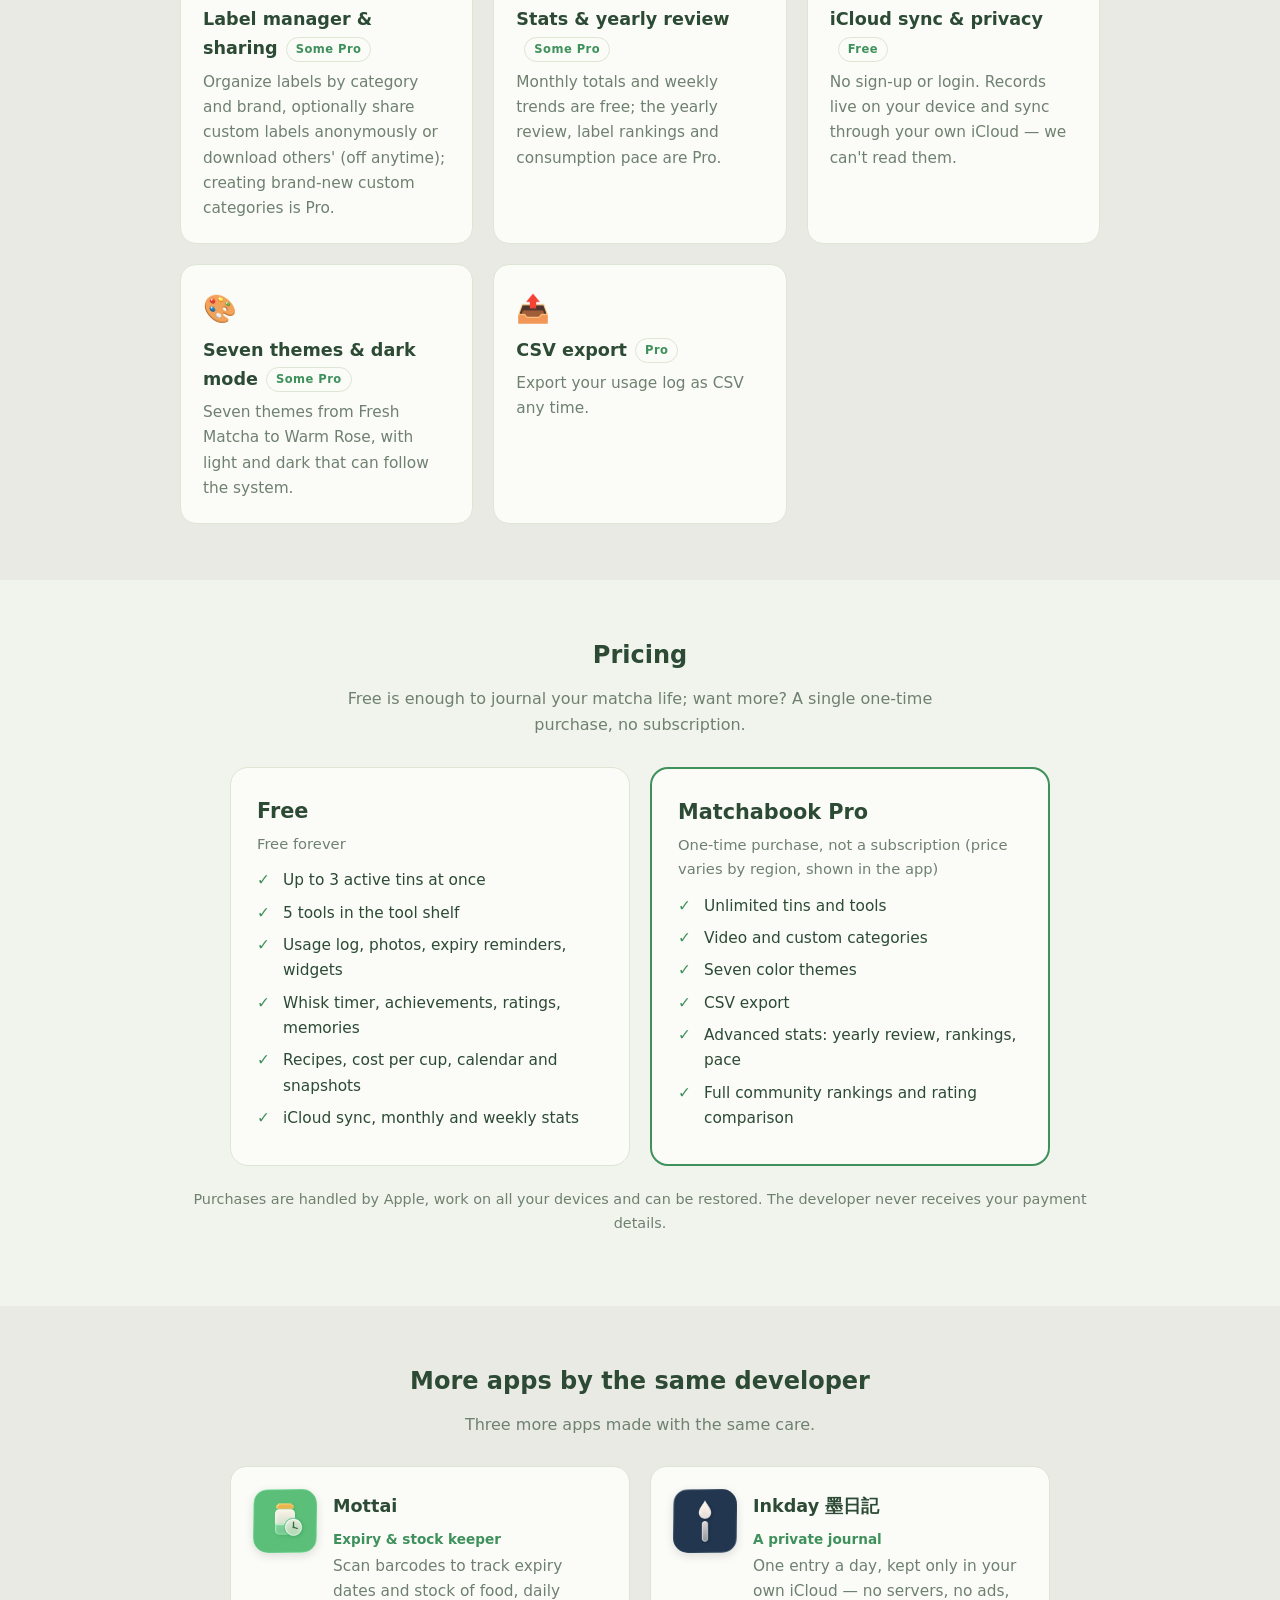
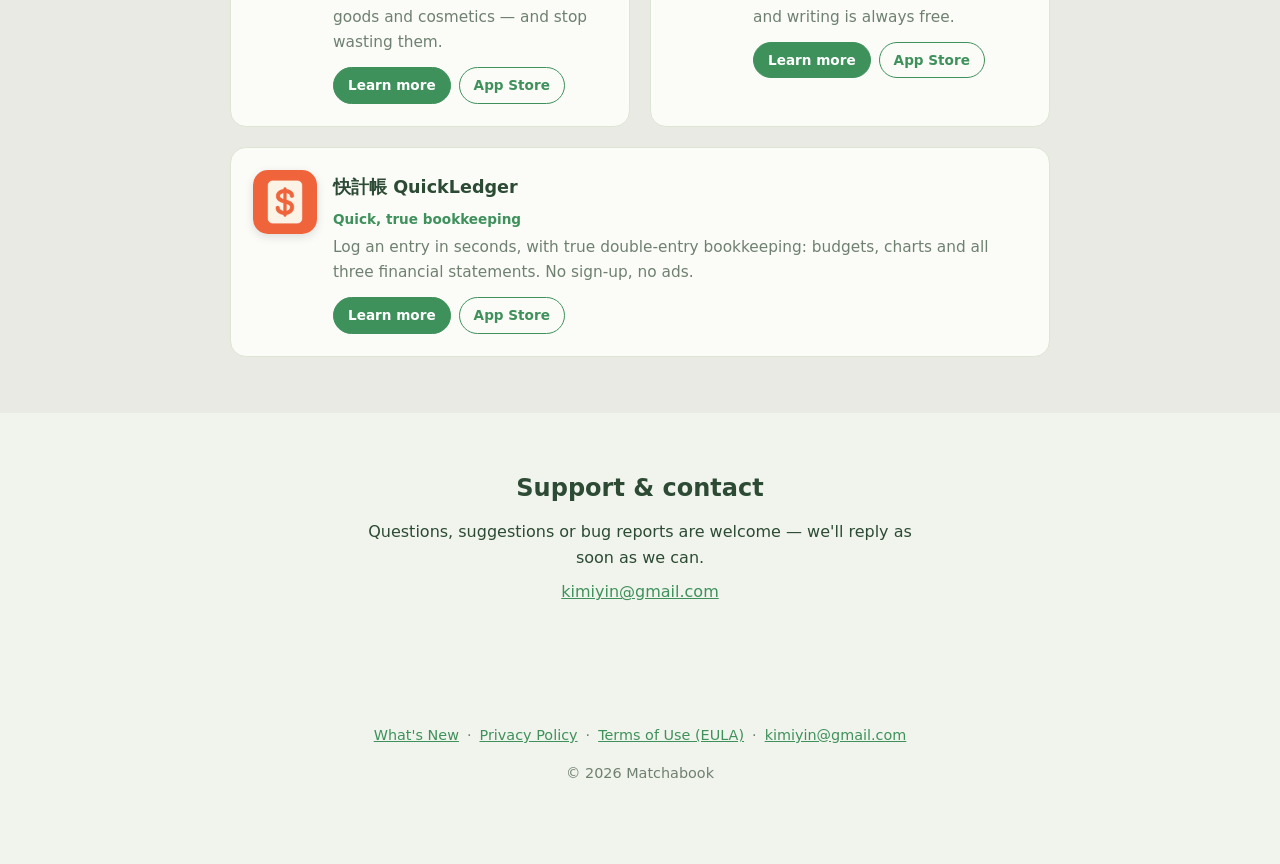
==== commit 1222ebff: "其他 App 新增快計帳 QuickLedger（卡片、圖示，引言改為三款） Co-Authored-By: Claude Sonnet 5.5 <noreply@anthropic.com>" ====
--- a/index.html
+++ b/index.html
@@ -93,6 +93,7 @@
   .apps{display:grid;grid-template-columns:repeat(auto-fit,minmax(300px,1fr));gap:20px;max-width:820px;margin:0 auto}
   .card.app{display:flex;gap:16px;align-items:flex-start}
   .card.app img{width:64px;height:64px;border-radius:15px;flex:none;box-shadow:0 3px 10px rgba(0,0,0,.12)}
+.apps>.card.app:last-child:nth-child(odd){grid-column:1/-1}
   .apptag{color:var(--accent);font-size:.85rem;font-weight:600;margin-bottom:4px}
   .applinks{display:flex;gap:8px;margin-top:12px;flex-wrap:wrap}
   .mini{display:inline-block;background:var(--accent);color:#fff;text-decoration:none;font-weight:700;font-size:.85rem;padding:6px 14px;border-radius:999px;border:1.5px solid var(--accent)}
@@ -162,9 +163,10 @@
 <section id="apps" class="alt">
   <div class="wrap">
     <h2><span class="zh">同一位開發者的其他 App</span><span class="en">More apps by the same developer</span><span class="ja">同じ開発者の他のアプリ</span></h2>
-    <p class="lede"><span class="zh">用同樣的心意做的另外兩款 App。</span><span class="en">Two more apps made with the same care.</span><span class="ja">同じ思いで作った、もう2つのアプリです。</span></p>
+    <p class="lede"><span class="zh">用同樣的心意做的另外三款 App。</span><span class="en">Three more apps made with the same care.</span><span class="ja">同じ思いで作った、もう3つのアプリです。</span></p>
     <div class="apps">
       <div class="card app"><img src="mottai-icon.png" alt="" width="64" height="64"><div><h3>Mottai</h3><div class="apptag"><span class="zh">到期與庫存管家</span><span class="en">Expiry &amp; stock keeper</span><span class="ja">賞味期限と在庫の管理</span></div><p><span class="zh">掃條碼快速記錄，掌握家裡食物、日用品與美妝的到期日與存量，不再放到過期。</span><span class="en">Scan barcodes to track expiry dates and stock of food, daily goods and cosmetics — and stop wasting them.</span><span class="ja">バーコードですばやく記録。食品・日用品・コスメの期限と在庫を把握して、期限切れをなくします。</span></p><div class="applinks"><a class="mini" href="https://seanseanyin.github.io/mottai-site/"><span class="zh">看介紹</span><span class="en">Learn more</span><span class="ja">詳しく見る</span></a><a class="mini ghost" href="https://apps.apple.com/app/id6793061733">App Store</a></div></div></div><div class="card app"><img src="inkday-icon.png" alt="" width="64" height="64"><div><h3>Inkday 墨日記</h3><div class="apptag"><span class="zh">私人日記</span><span class="en">A private journal</span><span class="ja">プライベート日記</span></div><p><span class="zh">一日一篇、只存在你自己的 iCloud；沒有伺服器、沒有廣告，寫日記永遠免費。</span><span class="en">One entry a day, kept only in your own iCloud — no servers, no ads, and writing is always free.</span><span class="ja">1日1ページ、データはご自身の iCloud にだけ。サーバーも広告もなく、書くことはずっと無料です。</span></p><div class="applinks"><a class="mini" href="https://seanseanyin.github.io/inkday-site/"><span class="zh">看介紹</span><span class="en">Learn more</span><span class="ja">詳しく見る</span></a><a class="mini ghost" href="https://apps.apple.com/app/id6797171199">App Store</a></div></div></div>
+      <div class="card app"><img src="quickledger-icon.png" alt="" width="64" height="64"><div><h3>快計帳 QuickLedger</h3><div class="apptag"><span class="zh">快速記帳・三大報表</span><span class="en">Quick, true bookkeeping</span><span class="ja">すばやい本格記帳</span></div><p><span class="zh">記一筆只要幾秒，卻是真正的複式記帳：預算、圖表與資產負債表、損益表、現金流量表一次到位。免註冊、沒有廣告。</span><span class="en">Log an entry in seconds, with true double-entry bookkeeping: budgets, charts and all three financial statements. No sign-up, no ads.</span><span class="ja">数秒で記帳できる本格的な複式簿記。予算、グラフ、貸借対照表・損益計算書・キャッシュフロー計算書までそろいます。登録不要、広告なし。</span></p><div class="applinks"><a class="mini" href="https://seanseanyin.github.io/quickledger-site/"><span class="zh">看介紹</span><span class="en">Learn more</span><span class="ja">詳しく見る</span></a><a class="mini ghost" href="https://apps.apple.com/app/id6822776320">App Store</a></div></div></div>
     </div>
   </div>
 </section>
